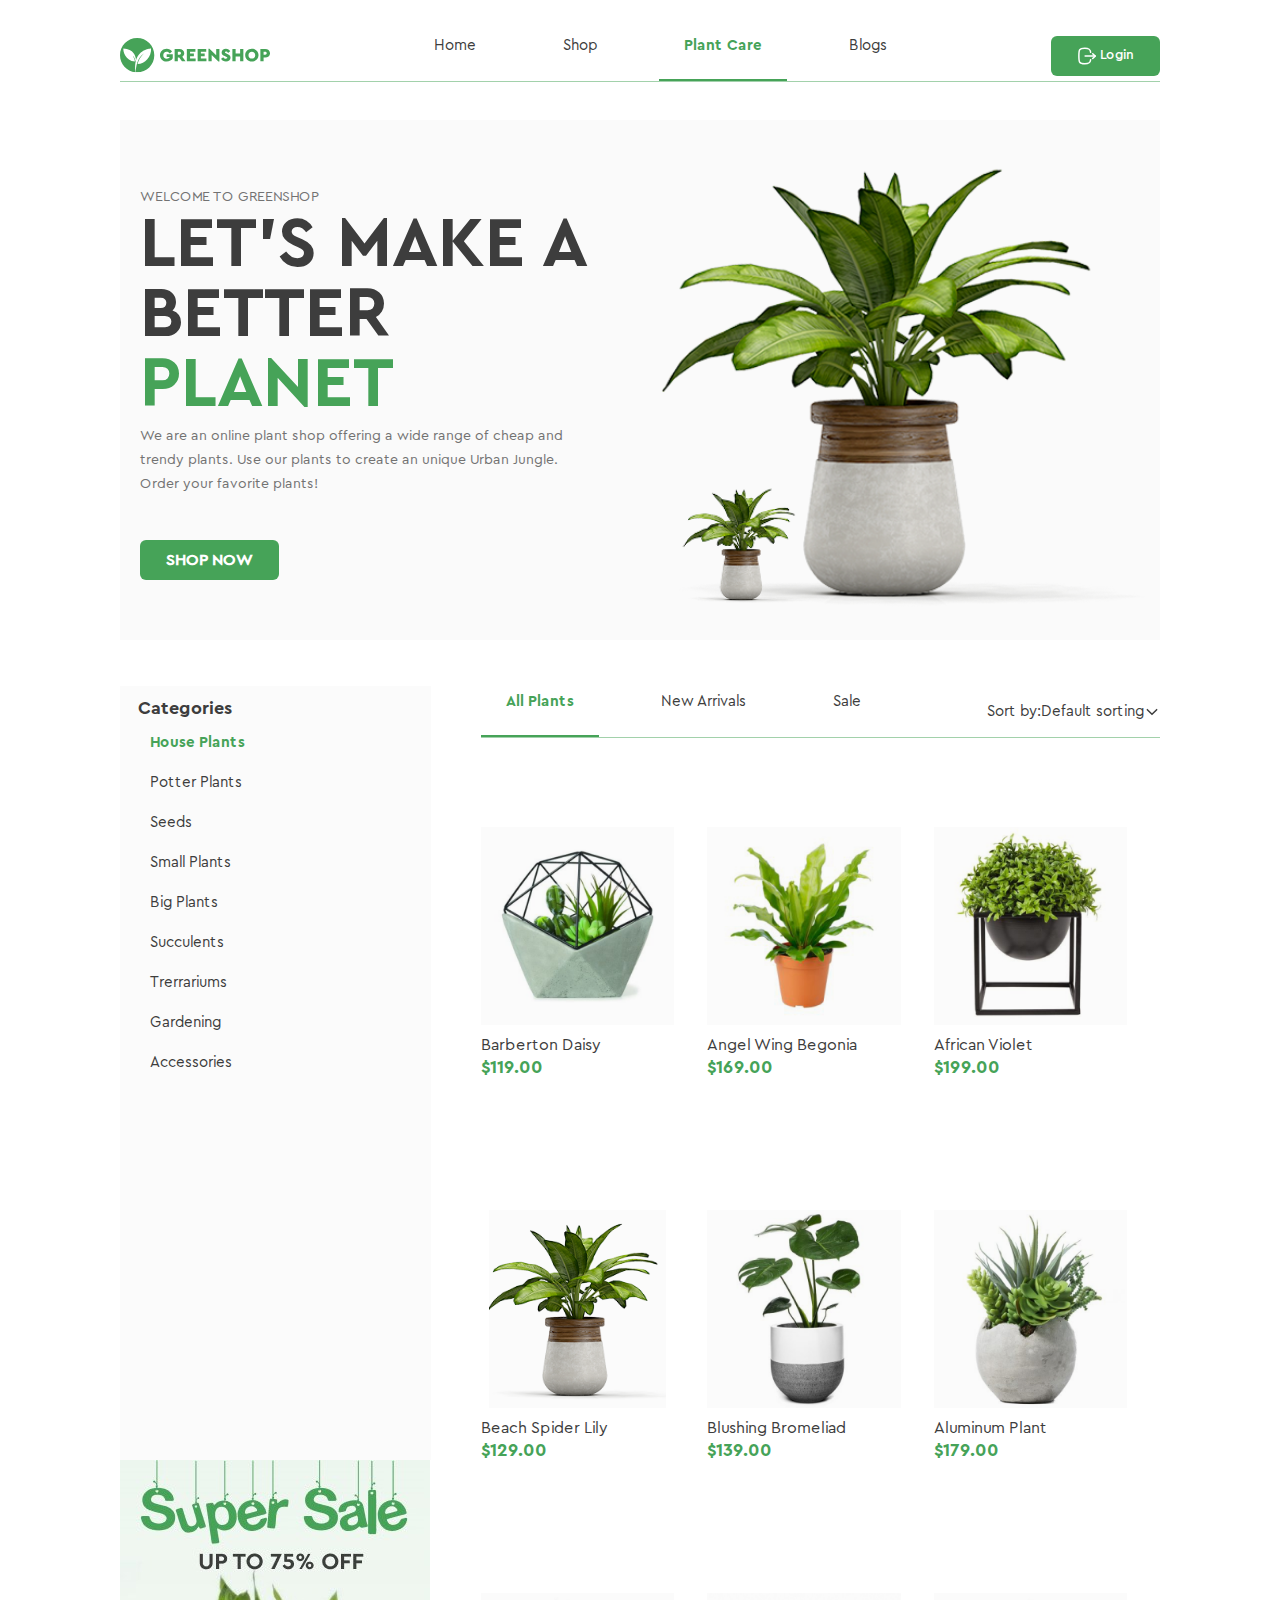
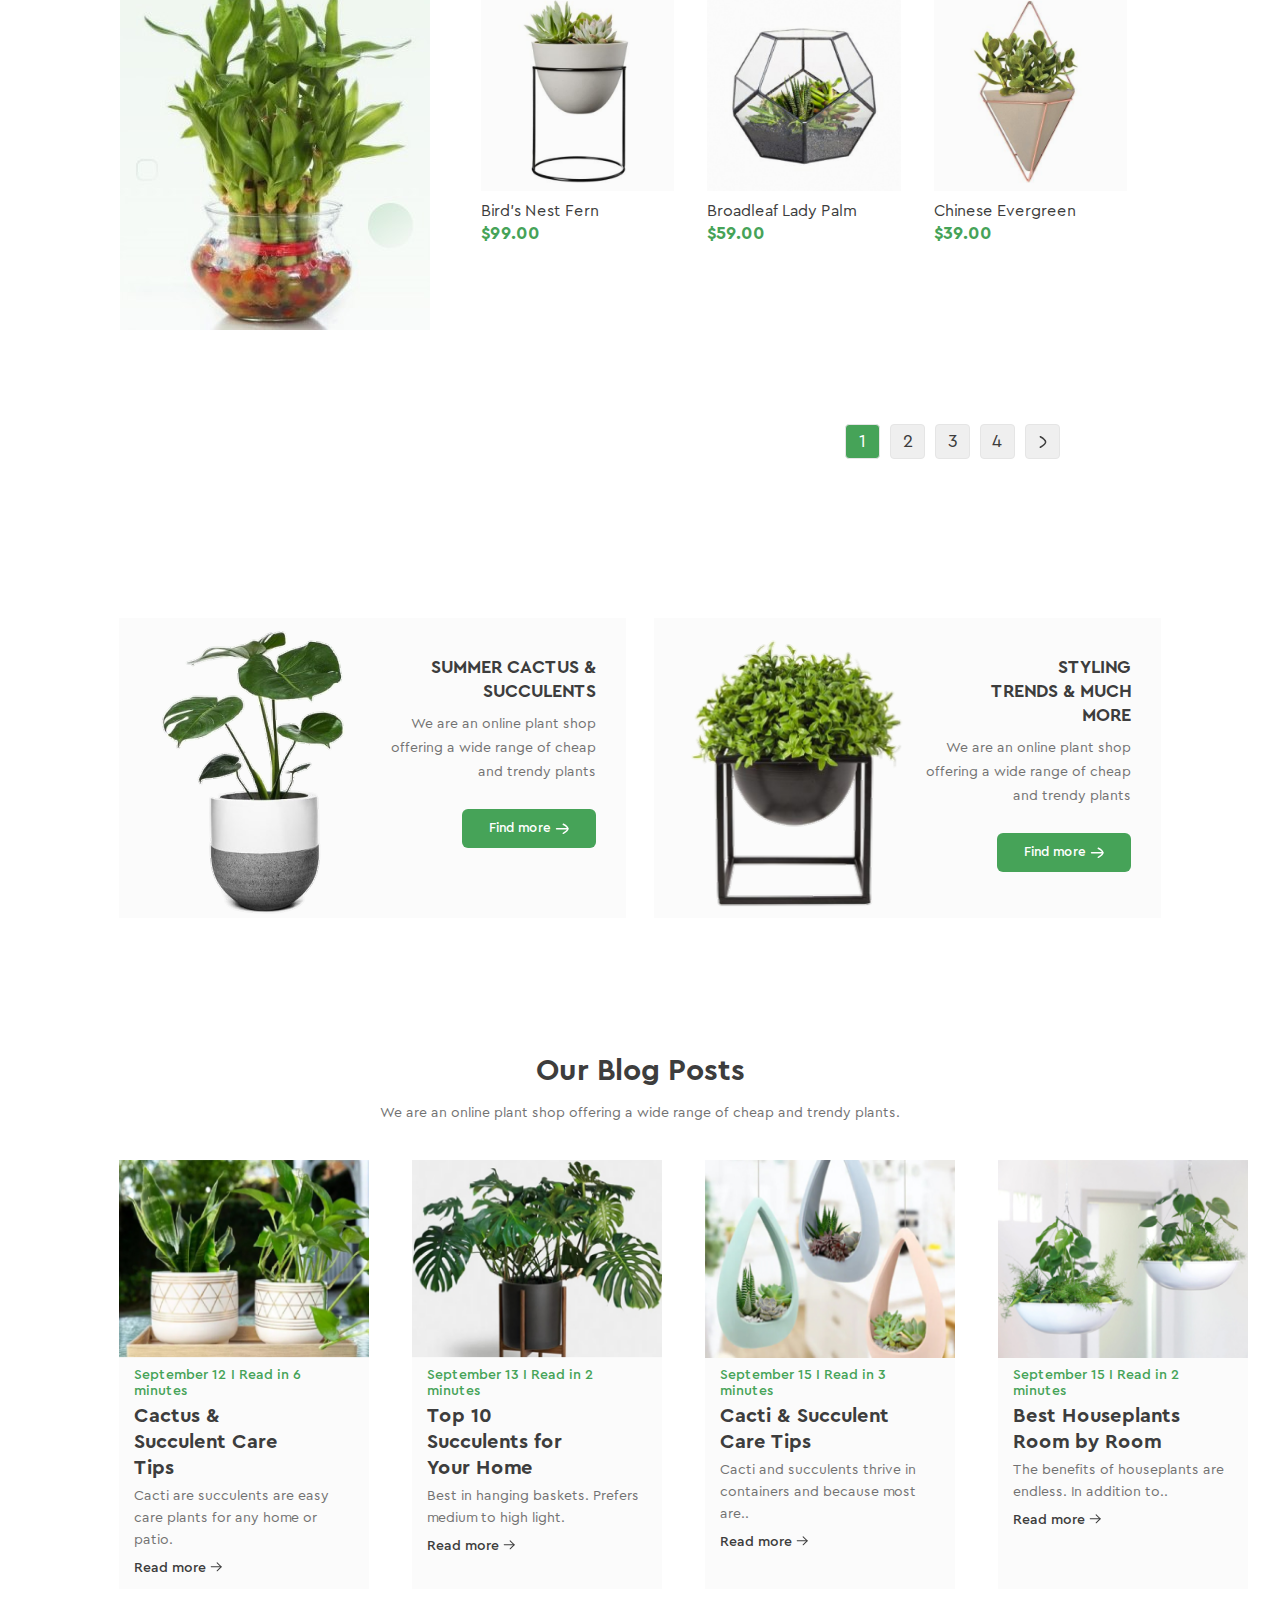
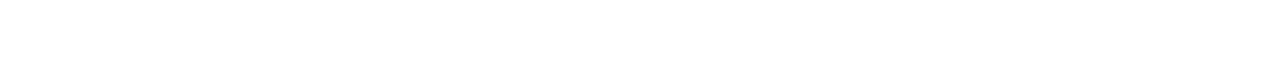
==== index.html @ e85292a8 "first commit" ====
<!DOCTYPE html>
<html lang="en">
<head>
    <meta charset="UTF-8">
    <meta name="viewport" content="width=device-width, initial-scale=1.0">
    <title>Document</title>
    <link rel="stylesheet" href="./style/style.css">
</head>
<body>
    <header class="header-top">
        <div class="header">
            <svg xmlns="http://www.w3.org/2000/svg" width="150" height="35" viewBox="0 0 150 35" fill="none">
                <g clip-path="url(#clip0_1_1069)">
                  <path d="M17.15 0C7.67748 0 0 7.67746 0 17.15C0 26.0201 6.73548 33.3175 15.3711 34.207C14.8496 29.9134 15.0436 26.4001 15.7067 23.5135C15.3347 21.7225 14.4898 19.0703 12.5734 17.1864C12.5734 17.1864 13.8348 19.0784 14.5181 21.6214C14.5181 21.6255 14.5221 21.6295 14.5221 21.6335C14.5949 21.9044 14.6596 22.1793 14.7162 22.4623C14.7283 22.527 14.7404 22.5917 14.7526 22.6604C14.8051 22.9515 14.8536 23.2426 14.886 23.5418C5.19513 22.3532 3.12921 13.6569 3.35561 10.3781C13.665 10.9482 15.7754 17.8292 16.0827 22.0985C19.4585 11.0412 30.1843 10.4024 31.0697 10.3781C31.4538 18.8763 25.1509 25.5026 17.6149 26.0807C17.6635 25.8503 17.7201 25.6198 17.7767 25.3934C17.7928 25.3247 17.813 25.26 17.8333 25.1913C17.8777 25.0296 17.9222 24.8679 17.9748 24.7061C17.995 24.6374 18.0192 24.5646 18.0394 24.4959C18.096 24.318 18.1567 24.1442 18.2173 23.9663C18.2335 23.9259 18.2456 23.8854 18.2618 23.845C18.3386 23.6348 18.4195 23.4326 18.5003 23.2305C18.5084 23.2143 18.5125 23.1941 18.5205 23.1779C18.5205 23.1779 18.5205 23.1779 18.5246 23.1779C20.4571 18.5043 24.0229 15.4439 24.0229 15.4439C17.0247 19.4868 15.8441 29.9983 15.6582 34.2231C16.1514 34.2676 16.6446 34.2999 17.15 34.2999C26.6225 34.2999 34.3 26.6225 34.3 17.15C34.3 7.67746 26.6225 0 17.15 0Z" fill="#46A358"/>
                  <path d="M46.7037 10.7454C48.9718 10.7454 50.8235 11.7197 52.0242 13.4986L49.7764 15.4109C48.9718 14.287 47.9975 13.7048 46.6471 13.7048C44.5691 13.7048 43.2753 15.0713 43.2753 17.1534C43.2753 19.2719 44.6418 20.695 46.8372 20.695C48.0177 20.695 48.9556 20.2826 49.554 19.5912V19.0091H46.6673V16.2356H52.7762V20.133C52.194 21.1639 51.3693 21.9887 50.3019 22.6234C49.2346 23.242 48.0339 23.5614 46.7037 23.5614C42.9923 23.618 39.9237 20.7313 39.9763 17.1534C39.9197 13.5956 42.9923 10.6888 46.7037 10.7454Z" fill="#46A358"/>
                  <path d="M61.9576 23.3316L59.168 19.4908H57.8379V23.3316H54.6157V10.9684H59.4672C62.2204 10.9684 64.2459 12.6543 64.2459 15.2215C64.2459 16.7376 63.5141 17.995 62.2972 18.7429L65.5558 23.3316H61.9576ZM57.8338 16.681H59.4833C60.3809 16.681 60.963 16.0988 60.963 15.2215C60.963 14.3442 60.3809 13.7782 59.4833 13.7782H57.8338V16.681Z" fill="#46A358"/>
                  <path d="M66.8333 10.9684H75.4124V13.8712H70.0555V15.5773H73.876V18.2739H70.0555V20.4288H75.6388V23.3316H66.8333V10.9684Z" fill="#46A358"/>
                  <path d="M77.6441 10.9684H86.2231V13.8712H80.8663V15.5773H84.6868V18.2739H80.8663V20.4288H86.4495V23.3316H77.6441V10.9684Z" fill="#46A358"/>
                  <path d="M99.4192 10.9683V23.5579H98.3882L91.681 17.057V23.3315H88.4588V10.7419H89.4897L96.197 17.1499V10.9683H99.4192Z" fill="#46A358"/>
                  <path d="M103.264 19.135C103.996 20.1094 104.764 20.7279 106.017 20.7279C106.862 20.7279 107.291 20.4288 107.291 19.8264C107.291 19.2846 107.008 19.1148 106.033 18.6822L104.76 18.1203C102.718 17.2187 101.631 16.0584 101.631 14.3927C101.631 12.2014 103.43 10.7379 105.957 10.7379C107.998 10.7379 109.442 11.7123 110.19 13.2283L108.035 14.8778C107.436 13.9803 106.874 13.5679 105.993 13.5679C105.318 13.5679 104.889 13.8307 104.889 14.3563C104.889 14.8051 105.152 15.0517 105.957 15.367L107.38 15.9654C109.535 16.867 110.545 17.9505 110.545 19.6929C110.545 22.0904 108.576 23.5539 106.009 23.5539C103.782 23.5539 101.982 22.4866 101.081 20.7805L103.264 19.135Z" fill="#46A358"/>
                  <path d="M112.393 10.9684H115.615V15.4843H120.131V10.9684H123.353V23.3316H120.131V18.3871H115.615V23.3316H112.393V10.9684Z" fill="#46A358"/>
                  <path d="M131.843 10.7419C135.441 10.6651 138.607 13.6084 138.53 17.1499C138.603 20.7279 135.441 23.6145 131.843 23.5579C128.229 23.6145 125.116 20.7279 125.193 17.1499C125.116 13.6084 128.229 10.6692 131.843 10.7419ZM131.859 13.7014C129.874 13.7014 128.488 15.1083 128.488 17.1499C128.488 18.1809 128.807 19.0218 129.426 19.6606C130.044 20.2791 130.869 20.5985 131.859 20.5985C133.772 20.5985 135.231 19.2118 135.231 17.1499C135.235 15.1083 133.772 13.7014 131.859 13.7014Z" fill="#46A358"/>
                  <path d="M140.374 10.9684H145.226C147.979 10.9684 150.004 12.6543 150.004 15.2215C150.004 17.7524 147.926 19.4908 145.226 19.4908H143.596V23.3316H140.374V10.9684ZM145.242 16.681C146.139 16.681 146.721 16.0988 146.721 15.2215C146.721 14.3442 146.139 13.7782 145.242 13.7782H143.592V16.681H145.242Z" fill="#46A358"/>
                </g>
                <defs>
                  <clipPath id="clip0_1_1069">
                    <rect width="150" height="34.2999" fill="white"/>
                  </clipPath>
                </defs>
              </svg>
              <nav class="list">
                <li class="list-item">Home</li>
                <li class="list-item">Shop</li>
                <li class="list-item active">Plant Care
                  <ul class="sub-list">
                  <li class="sub-list-item">
                    <a href="#">Drainage</a>
                  </li>
                  <li class="sub-list-item">
                    <a href="#">Fungicides</a>
                  </li>
                  <li class="sub-list-item">
                    <a href="#">Fertilizer</a>
                  </li>
                  <li class="sub-list-item-active">
                    <a href="#">Priming 
                      <svg xmlns="http://www.w3.org/2000/svg" width="7" height="10" viewBox="0 0 7 10" fill="none">
                      <path d="M6.79141 9.05421C7.02467 9.26992 7.02548 9.6204 6.79322 9.83704C6.58208 10.034 6.251 10.0525 6.01729 9.89219L5.95032 9.83873L1.14237 5.39264C0.929677 5.19596 0.910329 4.88737 1.08433 4.67032L1.14233 4.60816L5.95028 0.161336C6.18353 -0.0543896 6.56091 -0.0536639 6.79319 0.162956C7.00435 0.359884 7.0229 0.667444 6.84929 0.883814L6.79144 0.945788L2.40784 5.00061L6.79141 9.05421Z" fill="white"/>
                      </svg>
                    </a>
                    <ul class="sub-list">
                      <li class="sub-list-item">
                        <a href="#">Universal</a>
                      </li>
                      <li class="sub-list-item">
                        <a href="#">For Ficus</a>
                      </li>
                      <li class="sub-list-item">
                        <a href="#">For Cacti</a>
                      </li>
                      <li class="sub-list-item">
                        <a href="#">For Citrus</a>
                      </li>
                      <li class="sub-list-item">
                        <a href="#">For those in bloom</a>
                      </li>
                      <li class="sub-list-item">
                        <a href="#">For Orchids</a>
                      </li>
                    </ul>
                  </li>
                </ul>

                <li class="list-item">Blogs</li>
              </nav>
              <a href="registration.html">          
              <button class="cta">
                <svg xmlns="http://www.w3.org/2000/svg" width="18" height="18" viewBox="0 0 18 18" fill="none">
                    <path d="M17.1601 9.1006H7.12598" stroke="white" stroke-width="1.5" stroke-linecap="round" stroke-linejoin="round"/>
                    <path d="M14.7212 6.67059L17.1612 9.10059L14.7212 11.5306" stroke="white" stroke-width="1.5" stroke-linecap="round" stroke-linejoin="round"/>
                    <path d="M12.6342 5.35826C12.3592 2.37493 11.2425 1.2916 6.80082 1.2916C0.883322 1.2916 0.883322 3.2166 0.883322 8.99993C0.883322 14.7833 0.883322 16.7083 6.80082 16.7083C11.2425 16.7083 12.3592 15.6249 12.6342 12.6416" stroke="white" stroke-width="1.5" stroke-linecap="round" stroke-linejoin="round"/>
                </svg>
                  Login
                </button>
             </a>
        </div>
    </header>
        <section class="container1">
            <div class="left">
            <p class="text-left">WELCOME TO GREENSHOP</p>
            <h1>LET'S MAKE A BETTER <span>PLANET</span></h1>
            <p class="text-left">We are an online plant shop offering a wide range of cheap and trendy plants. Use our plants to create an unique Urban Jungle. Order your favorite plants!</p>
            
            <button class="btn">
                  Shop now
              </button>
            </div>

            <div class="right" style="width: 587px; background: url('images/background.png') no-repeat center/contain;">
            </div>
        </section>
        <section class="gallery">
          <div class="container2">
            <div>
                <section class="menu">
                    <h2>Categories</h2>
                    <ul class="menu-list">
                        <li class="menu-item active-item">House Plants</li>
                        <li class="menu-item">Potter Plants</li>
                        <li class="menu-item">Seeds</li>
                        <li class="menu-item">Small Plants</li>
                        <li class="menu-item">Big Plants</li>
                        <li class="menu-item">Succulents</li>
                        <li class="menu-item">Trerrariums</li>
                        <li class="menu-item">Gardening</li>
                        <li class="menu-item">Accessories</li>
                    </ul>
                </section>
                <div class="sale">
                        <img src="./images/image11.jpg" class="background" alt="sale">
                </div>
            </div>
            <div class="content-wrapper">
                <header class="header">
                    <nav class="list">
                        <list class="list-item active">All Plants</list>
                        <list class="list-item">New Arrivals</list>
                        <list class="list-item">Sale</list>
                    </nav>
                    <li class="icon-item">Sort by:Default sorting <img src="./images/ArrowDown.svg" alt="icon">
                </header>
                <section class="Plants">
                    <div class="flex-item">
                        <div class="icon2">
                            <img src="./images/Rectangle10.svg" alt="icon3">
                        </div>
                        <div class="wrapper">
                            
                        <img src="./images/image1.png" class="image" alt="plant 1">
                        
                        </div>
                        <p class="normal-text">Barberton Daisy</p>
                        <span class="font2">$119.00</span>
                        <div class="icon3">
                            <svg xmlns="http://www.w3.org/2000/svg" width="20" height="20" viewBox="0 0 20 20" fill="none">
                                <g clip-path="url(#clip0_2_1949)">
                                  <path d="M14.294 16.8745H8.24077C5.65655 16.8745 3.55412 14.7721 3.55412 12.1879V7.38405C3.55412 4.98175 2.35676 2.75813 0.351225 1.4358C-0.00894369 1.19834 -0.108379 0.713895 0.129078 0.353726C0.366535 -0.00648163 0.850939 -0.105956 1.21119 0.131579C2.35606 0.886442 3.28487 1.88204 3.94905 3.02832C4.09258 3.18911 5.24995 4.41584 7.14726 4.41584H16.142C18.596 4.36995 20.5168 6.83267 19.8752 9.20138L18.8397 13.3284C18.3159 15.4163 16.4466 16.8745 14.294 16.8745ZM4.91926 5.53677C5.04912 6.1367 5.11634 6.7553 5.11634 7.38405V12.1879C5.11634 13.9107 6.51796 15.3123 8.24077 15.3123H14.294C15.7291 15.3123 16.9752 14.3401 17.3245 12.9482L18.3599 8.82121C18.7412 7.41373 17.5997 5.95084 16.142 5.97806H7.14722C6.28913 5.97806 5.54224 5.79305 4.91926 5.53677ZM7.85021 19.0226C7.85021 18.4833 7.41307 18.0462 6.87383 18.0462C5.57828 18.0978 5.57942 19.9479 6.87383 19.999C7.41307 19.999 7.85021 19.5618 7.85021 19.0226ZM15.6222 19.0226C15.6222 18.4833 15.1851 18.0462 14.6459 18.0462C13.3503 18.0978 13.3514 19.9479 14.6459 19.999C15.1851 19.999 15.6222 19.5618 15.6222 19.0226ZM16.9231 8.32138C16.9231 7.88998 16.5734 7.54027 16.142 7.54027H7.45966C6.42329 7.58152 6.42407 9.0616 7.45966 9.10249H16.142C16.5734 9.10249 16.9231 8.75279 16.9231 8.32138Z" fill="#46A358"/>
                                </g>
                                <defs>
                                  <clipPath id="clip0_2_1949">
                                    <rect width="20" height="20" fill="white"/>
                                  </clipPath>
                                </defs>
                              </svg>
                              <svg xmlns="http://www.w3.org/2000/svg" width="20" height="20" viewBox="0 0 20 20" fill="none">
                                <path d="M10 18.8873C9.71527 18.8873 9.44077 18.7842 9.22684 18.5968C8.41888 17.8903 7.63992 17.2264 6.95267 16.6408L6.94916 16.6377C4.93423 14.9207 3.19427 13.4378 1.98364 11.9771C0.630341 10.3441 0 8.79578 0 7.10434C0 5.46097 0.563507 3.94485 1.58661 2.83508C2.62192 1.71219 4.04251 1.09375 5.58716 1.09375C6.74164 1.09375 7.79892 1.45874 8.72955 2.1785C9.19922 2.54181 9.62494 2.98645 10 3.5051C10.3752 2.98645 10.8008 2.54181 11.2706 2.1785C12.2012 1.45874 13.2585 1.09375 14.413 1.09375C15.9575 1.09375 17.3782 1.71219 18.4135 2.83508C19.4366 3.94485 20 5.46097 20 7.10434C20 8.79578 19.3698 10.3441 18.0165 11.9769C16.8059 13.4378 15.0661 14.9205 13.0515 16.6374C12.363 17.224 11.5828 17.8889 10.773 18.5971C10.5592 18.7842 10.2846 18.8873 10 18.8873ZM5.58716 2.26532C4.37363 2.26532 3.25882 2.74963 2.44781 3.62915C1.62476 4.52194 1.17142 5.75607 1.17142 7.10434C1.17142 8.52692 1.70013 9.79919 2.88559 11.2296C4.03137 12.6122 5.73563 14.0645 7.70889 15.7462L7.71255 15.7492C8.4024 16.3371 9.18442 17.0036 9.99832 17.7153C10.8171 17.0023 11.6003 16.3347 12.2916 15.7458C14.2647 14.0642 15.9688 12.6122 17.1146 11.2296C18.2999 9.79919 18.8286 8.52692 18.8286 7.10434C18.8286 5.75607 18.3752 4.52194 17.5522 3.62915C16.7413 2.74963 15.6264 2.26532 14.413 2.26532C13.524 2.26532 12.7078 2.54791 11.9872 3.10516C11.3449 3.60199 10.8975 4.23004 10.6352 4.66949C10.5003 4.89548 10.2629 5.03036 10 5.03036C9.73709 5.03036 9.49966 4.89548 9.36478 4.66949C9.10263 4.23004 8.65524 3.60199 8.01285 3.10516C7.29218 2.54791 6.47598 2.26532 5.58716 2.26532Z" fill="#3D3D3D"/>
                              </svg>
                              <svg xmlns="http://www.w3.org/2000/svg" width="20" height="20" viewBox="0 0 20 20" fill="none">
                                <g clip-path="url(#clip0_2_1953)">
                                  <path d="M14.5656 16.0023C10.5704 19.1859 4.98549 18.3049 2.02729 14.6536C-0.827886 11.1285 -0.64932 6.04314 2.44811 2.82458C5.64856 -0.50074 10.6802 -0.944658 14.3277 1.78316C15.6345 2.76027 16.6104 4.00337 17.246 5.50807C17.8853 7.02151 18.0795 8.59614 17.8578 10.2201C17.6368 11.8365 16.9918 13.2769 15.9423 14.6212C16.0272 14.6767 16.1178 14.7167 16.1827 14.7816C17.3365 15.9305 18.4859 17.0836 19.6397 18.2325C19.9132 18.5047 20.0493 18.8218 19.9682 19.204C19.8071 19.9644 18.9018 20.2579 18.3211 19.7359C18.0489 19.4918 17.7985 19.2227 17.54 18.9642C16.5923 18.0171 15.6451 17.0693 14.6973 16.1221C14.658 16.0847 14.6168 16.0497 14.5656 16.0023ZM15.9529 8.98636C15.9629 5.12659 12.8468 2.00605 8.97825 2.00043C5.12035 1.99481 2.00669 5.09037 1.98983 8.94765C1.97297 12.8168 5.08289 15.9461 8.96326 15.9642C12.8055 15.9823 15.9429 12.8499 15.9529 8.98636Z" fill="#3D3D3D"/>
                                </g>
                                <defs>
                                  <clipPath id="clip0_2_1953">
                                    <rect width="19.9913" height="20" fill="white"/>
                                  </clipPath>
                                </defs>
                              </svg>
                            </div>
                    </div>
                    
                    <div class="flex-item"> 
                        <div class="icon2">
                            <img src="./images/Rectangle10.svg" alt="icon3">
                        </div>
                        <div class="wrapper">
                            <img src="./images/image2.png" class="image" alt="plant 2">
                        </div>
                        <p class="normal-text">Angel Wing Begonia</p>
                    <span class="font2">$169.00</span>
                    <div class="icon3">
                        <svg xmlns="http://www.w3.org/2000/svg" width="20" height="20" viewBox="0 0 20 20" fill="none">
                            <g clip-path="url(#clip0_2_1949)">
                              <path d="M14.294 16.8745H8.24077C5.65655 16.8745 3.55412 14.7721 3.55412 12.1879V7.38405C3.55412 4.98175 2.35676 2.75813 0.351225 1.4358C-0.00894369 1.19834 -0.108379 0.713895 0.129078 0.353726C0.366535 -0.00648163 0.850939 -0.105956 1.21119 0.131579C2.35606 0.886442 3.28487 1.88204 3.94905 3.02832C4.09258 3.18911 5.24995 4.41584 7.14726 4.41584H16.142C18.596 4.36995 20.5168 6.83267 19.8752 9.20138L18.8397 13.3284C18.3159 15.4163 16.4466 16.8745 14.294 16.8745ZM4.91926 5.53677C5.04912 6.1367 5.11634 6.7553 5.11634 7.38405V12.1879C5.11634 13.9107 6.51796 15.3123 8.24077 15.3123H14.294C15.7291 15.3123 16.9752 14.3401 17.3245 12.9482L18.3599 8.82121C18.7412 7.41373 17.5997 5.95084 16.142 5.97806H7.14722C6.28913 5.97806 5.54224 5.79305 4.91926 5.53677ZM7.85021 19.0226C7.85021 18.4833 7.41307 18.0462 6.87383 18.0462C5.57828 18.0978 5.57942 19.9479 6.87383 19.999C7.41307 19.999 7.85021 19.5618 7.85021 19.0226ZM15.6222 19.0226C15.6222 18.4833 15.1851 18.0462 14.6459 18.0462C13.3503 18.0978 13.3514 19.9479 14.6459 19.999C15.1851 19.999 15.6222 19.5618 15.6222 19.0226ZM16.9231 8.32138C16.9231 7.88998 16.5734 7.54027 16.142 7.54027H7.45966C6.42329 7.58152 6.42407 9.0616 7.45966 9.10249H16.142C16.5734 9.10249 16.9231 8.75279 16.9231 8.32138Z" fill="#46A358"/>
                            </g>
                            <defs>
                              <clipPath id="clip0_2_1949">
                                <rect width="20" height="20" fill="white"/>
                              </clipPath>
                            </defs>
                          </svg>
                          <svg xmlns="http://www.w3.org/2000/svg" width="20" height="20" viewBox="0 0 20 20" fill="none">
                            <path d="M10 18.8873C9.71527 18.8873 9.44077 18.7842 9.22684 18.5968C8.41888 17.8903 7.63992 17.2264 6.95267 16.6408L6.94916 16.6377C4.93423 14.9207 3.19427 13.4378 1.98364 11.9771C0.630341 10.3441 0 8.79578 0 7.10434C0 5.46097 0.563507 3.94485 1.58661 2.83508C2.62192 1.71219 4.04251 1.09375 5.58716 1.09375C6.74164 1.09375 7.79892 1.45874 8.72955 2.1785C9.19922 2.54181 9.62494 2.98645 10 3.5051C10.3752 2.98645 10.8008 2.54181 11.2706 2.1785C12.2012 1.45874 13.2585 1.09375 14.413 1.09375C15.9575 1.09375 17.3782 1.71219 18.4135 2.83508C19.4366 3.94485 20 5.46097 20 7.10434C20 8.79578 19.3698 10.3441 18.0165 11.9769C16.8059 13.4378 15.0661 14.9205 13.0515 16.6374C12.363 17.224 11.5828 17.8889 10.773 18.5971C10.5592 18.7842 10.2846 18.8873 10 18.8873ZM5.58716 2.26532C4.37363 2.26532 3.25882 2.74963 2.44781 3.62915C1.62476 4.52194 1.17142 5.75607 1.17142 7.10434C1.17142 8.52692 1.70013 9.79919 2.88559 11.2296C4.03137 12.6122 5.73563 14.0645 7.70889 15.7462L7.71255 15.7492C8.4024 16.3371 9.18442 17.0036 9.99832 17.7153C10.8171 17.0023 11.6003 16.3347 12.2916 15.7458C14.2647 14.0642 15.9688 12.6122 17.1146 11.2296C18.2999 9.79919 18.8286 8.52692 18.8286 7.10434C18.8286 5.75607 18.3752 4.52194 17.5522 3.62915C16.7413 2.74963 15.6264 2.26532 14.413 2.26532C13.524 2.26532 12.7078 2.54791 11.9872 3.10516C11.3449 3.60199 10.8975 4.23004 10.6352 4.66949C10.5003 4.89548 10.2629 5.03036 10 5.03036C9.73709 5.03036 9.49966 4.89548 9.36478 4.66949C9.10263 4.23004 8.65524 3.60199 8.01285 3.10516C7.29218 2.54791 6.47598 2.26532 5.58716 2.26532Z" fill="#3D3D3D"/>
                          </svg>
                          <svg xmlns="http://www.w3.org/2000/svg" width="20" height="20" viewBox="0 0 20 20" fill="none">
                            <g clip-path="url(#clip0_2_1953)">
                              <path d="M14.5656 16.0023C10.5704 19.1859 4.98549 18.3049 2.02729 14.6536C-0.827886 11.1285 -0.64932 6.04314 2.44811 2.82458C5.64856 -0.50074 10.6802 -0.944658 14.3277 1.78316C15.6345 2.76027 16.6104 4.00337 17.246 5.50807C17.8853 7.02151 18.0795 8.59614 17.8578 10.2201C17.6368 11.8365 16.9918 13.2769 15.9423 14.6212C16.0272 14.6767 16.1178 14.7167 16.1827 14.7816C17.3365 15.9305 18.4859 17.0836 19.6397 18.2325C19.9132 18.5047 20.0493 18.8218 19.9682 19.204C19.8071 19.9644 18.9018 20.2579 18.3211 19.7359C18.0489 19.4918 17.7985 19.2227 17.54 18.9642C16.5923 18.0171 15.6451 17.0693 14.6973 16.1221C14.658 16.0847 14.6168 16.0497 14.5656 16.0023ZM15.9529 8.98636C15.9629 5.12659 12.8468 2.00605 8.97825 2.00043C5.12035 1.99481 2.00669 5.09037 1.98983 8.94765C1.97297 12.8168 5.08289 15.9461 8.96326 15.9642C12.8055 15.9823 15.9429 12.8499 15.9529 8.98636Z" fill="#3D3D3D"/>
                            </g>
                            <defs>
                              <clipPath id="clip0_2_1953">
                                <rect width="19.9913" height="20" fill="white"/>
                              </clipPath>
                            </defs>
                          </svg>
                        </div>
                    </div>
                    
                    <div class="flex-item"> 
                        <div class="icon2">
                            <img src="./images/Rectangle10.svg" alt="icon3">
                        </div>
                        <button class="discount">13% OFF</button>
                        <div class="wrapper">
                        <img src="./images/image3.png" class="image" alt="plant 3">
                        </div>
                        <p class="normal-text">African Violet</p>
                    <span class="font2">$199.00</span>
                    <span class="font3">$229.00</span>
                    <div class="icon3">
                        <svg xmlns="http://www.w3.org/2000/svg" width="20" height="20" viewBox="0 0 20 20" fill="none">
                            <g clip-path="url(#clip0_2_1949)">
                              <path d="M14.294 16.8745H8.24077C5.65655 16.8745 3.55412 14.7721 3.55412 12.1879V7.38405C3.55412 4.98175 2.35676 2.75813 0.351225 1.4358C-0.00894369 1.19834 -0.108379 0.713895 0.129078 0.353726C0.366535 -0.00648163 0.850939 -0.105956 1.21119 0.131579C2.35606 0.886442 3.28487 1.88204 3.94905 3.02832C4.09258 3.18911 5.24995 4.41584 7.14726 4.41584H16.142C18.596 4.36995 20.5168 6.83267 19.8752 9.20138L18.8397 13.3284C18.3159 15.4163 16.4466 16.8745 14.294 16.8745ZM4.91926 5.53677C5.04912 6.1367 5.11634 6.7553 5.11634 7.38405V12.1879C5.11634 13.9107 6.51796 15.3123 8.24077 15.3123H14.294C15.7291 15.3123 16.9752 14.3401 17.3245 12.9482L18.3599 8.82121C18.7412 7.41373 17.5997 5.95084 16.142 5.97806H7.14722C6.28913 5.97806 5.54224 5.79305 4.91926 5.53677ZM7.85021 19.0226C7.85021 18.4833 7.41307 18.0462 6.87383 18.0462C5.57828 18.0978 5.57942 19.9479 6.87383 19.999C7.41307 19.999 7.85021 19.5618 7.85021 19.0226ZM15.6222 19.0226C15.6222 18.4833 15.1851 18.0462 14.6459 18.0462C13.3503 18.0978 13.3514 19.9479 14.6459 19.999C15.1851 19.999 15.6222 19.5618 15.6222 19.0226ZM16.9231 8.32138C16.9231 7.88998 16.5734 7.54027 16.142 7.54027H7.45966C6.42329 7.58152 6.42407 9.0616 7.45966 9.10249H16.142C16.5734 9.10249 16.9231 8.75279 16.9231 8.32138Z" fill="#46A358"/>
                            </g>
                            <defs>
                              <clipPath id="clip0_2_1949">
                                <rect width="20" height="20" fill="white"/>
                              </clipPath>
                            </defs>
                          </svg>
                          <svg xmlns="http://www.w3.org/2000/svg" width="20" height="20" viewBox="0 0 20 20" fill="none">
                            <path d="M10 18.8873C9.71527 18.8873 9.44077 18.7842 9.22684 18.5968C8.41888 17.8903 7.63992 17.2264 6.95267 16.6408L6.94916 16.6377C4.93423 14.9207 3.19427 13.4378 1.98364 11.9771C0.630341 10.3441 0 8.79578 0 7.10434C0 5.46097 0.563507 3.94485 1.58661 2.83508C2.62192 1.71219 4.04251 1.09375 5.58716 1.09375C6.74164 1.09375 7.79892 1.45874 8.72955 2.1785C9.19922 2.54181 9.62494 2.98645 10 3.5051C10.3752 2.98645 10.8008 2.54181 11.2706 2.1785C12.2012 1.45874 13.2585 1.09375 14.413 1.09375C15.9575 1.09375 17.3782 1.71219 18.4135 2.83508C19.4366 3.94485 20 5.46097 20 7.10434C20 8.79578 19.3698 10.3441 18.0165 11.9769C16.8059 13.4378 15.0661 14.9205 13.0515 16.6374C12.363 17.224 11.5828 17.8889 10.773 18.5971C10.5592 18.7842 10.2846 18.8873 10 18.8873ZM5.58716 2.26532C4.37363 2.26532 3.25882 2.74963 2.44781 3.62915C1.62476 4.52194 1.17142 5.75607 1.17142 7.10434C1.17142 8.52692 1.70013 9.79919 2.88559 11.2296C4.03137 12.6122 5.73563 14.0645 7.70889 15.7462L7.71255 15.7492C8.4024 16.3371 9.18442 17.0036 9.99832 17.7153C10.8171 17.0023 11.6003 16.3347 12.2916 15.7458C14.2647 14.0642 15.9688 12.6122 17.1146 11.2296C18.2999 9.79919 18.8286 8.52692 18.8286 7.10434C18.8286 5.75607 18.3752 4.52194 17.5522 3.62915C16.7413 2.74963 15.6264 2.26532 14.413 2.26532C13.524 2.26532 12.7078 2.54791 11.9872 3.10516C11.3449 3.60199 10.8975 4.23004 10.6352 4.66949C10.5003 4.89548 10.2629 5.03036 10 5.03036C9.73709 5.03036 9.49966 4.89548 9.36478 4.66949C9.10263 4.23004 8.65524 3.60199 8.01285 3.10516C7.29218 2.54791 6.47598 2.26532 5.58716 2.26532Z" fill="#3D3D3D"/>
                          </svg>
                          <svg xmlns="http://www.w3.org/2000/svg" width="20" height="20" viewBox="0 0 20 20" fill="none">
                            <g clip-path="url(#clip0_2_1953)">
                              <path d="M14.5656 16.0023C10.5704 19.1859 4.98549 18.3049 2.02729 14.6536C-0.827886 11.1285 -0.64932 6.04314 2.44811 2.82458C5.64856 -0.50074 10.6802 -0.944658 14.3277 1.78316C15.6345 2.76027 16.6104 4.00337 17.246 5.50807C17.8853 7.02151 18.0795 8.59614 17.8578 10.2201C17.6368 11.8365 16.9918 13.2769 15.9423 14.6212C16.0272 14.6767 16.1178 14.7167 16.1827 14.7816C17.3365 15.9305 18.4859 17.0836 19.6397 18.2325C19.9132 18.5047 20.0493 18.8218 19.9682 19.204C19.8071 19.9644 18.9018 20.2579 18.3211 19.7359C18.0489 19.4918 17.7985 19.2227 17.54 18.9642C16.5923 18.0171 15.6451 17.0693 14.6973 16.1221C14.658 16.0847 14.6168 16.0497 14.5656 16.0023ZM15.9529 8.98636C15.9629 5.12659 12.8468 2.00605 8.97825 2.00043C5.12035 1.99481 2.00669 5.09037 1.98983 8.94765C1.97297 12.8168 5.08289 15.9461 8.96326 15.9642C12.8055 15.9823 15.9429 12.8499 15.9529 8.98636Z" fill="#3D3D3D"/>
                            </g>
                            <defs>
                              <clipPath id="clip0_2_1953">
                                <rect width="19.9913" height="20" fill="white"/>
                              </clipPath>
                            </defs>
                          </svg>
                        </div>
                    </div>
                    
                    <div class="flex-item">
                        <div class="icon2">
                            <img src="./images/Rectangle10.svg" alt="icon3">
                        </div>
                        <div class="wrapper">
                        <img src="./images/image4.png" class="image" alt="plant 4">
                        </div>
                        <p class="normal-text">Beach Spider Lily</p>
                    <span class="font2">$129.00</span>
                    <div class="icon3">
                        <svg xmlns="http://www.w3.org/2000/svg" width="20" height="20" viewBox="0 0 20 20" fill="none">
                            <g clip-path="url(#clip0_2_1949)">
                              <path d="M14.294 16.8745H8.24077C5.65655 16.8745 3.55412 14.7721 3.55412 12.1879V7.38405C3.55412 4.98175 2.35676 2.75813 0.351225 1.4358C-0.00894369 1.19834 -0.108379 0.713895 0.129078 0.353726C0.366535 -0.00648163 0.850939 -0.105956 1.21119 0.131579C2.35606 0.886442 3.28487 1.88204 3.94905 3.02832C4.09258 3.18911 5.24995 4.41584 7.14726 4.41584H16.142C18.596 4.36995 20.5168 6.83267 19.8752 9.20138L18.8397 13.3284C18.3159 15.4163 16.4466 16.8745 14.294 16.8745ZM4.91926 5.53677C5.04912 6.1367 5.11634 6.7553 5.11634 7.38405V12.1879C5.11634 13.9107 6.51796 15.3123 8.24077 15.3123H14.294C15.7291 15.3123 16.9752 14.3401 17.3245 12.9482L18.3599 8.82121C18.7412 7.41373 17.5997 5.95084 16.142 5.97806H7.14722C6.28913 5.97806 5.54224 5.79305 4.91926 5.53677ZM7.85021 19.0226C7.85021 18.4833 7.41307 18.0462 6.87383 18.0462C5.57828 18.0978 5.57942 19.9479 6.87383 19.999C7.41307 19.999 7.85021 19.5618 7.85021 19.0226ZM15.6222 19.0226C15.6222 18.4833 15.1851 18.0462 14.6459 18.0462C13.3503 18.0978 13.3514 19.9479 14.6459 19.999C15.1851 19.999 15.6222 19.5618 15.6222 19.0226ZM16.9231 8.32138C16.9231 7.88998 16.5734 7.54027 16.142 7.54027H7.45966C6.42329 7.58152 6.42407 9.0616 7.45966 9.10249H16.142C16.5734 9.10249 16.9231 8.75279 16.9231 8.32138Z" fill="#46A358"/>
                            </g>
                            <defs>
                              <clipPath id="clip0_2_1949">
                                <rect width="20" height="20" fill="white"/>
                              </clipPath>
                            </defs>
                          </svg>
                          <svg xmlns="http://www.w3.org/2000/svg" width="20" height="20" viewBox="0 0 20 20" fill="none">
                            <path d="M10 18.8873C9.71527 18.8873 9.44077 18.7842 9.22684 18.5968C8.41888 17.8903 7.63992 17.2264 6.95267 16.6408L6.94916 16.6377C4.93423 14.9207 3.19427 13.4378 1.98364 11.9771C0.630341 10.3441 0 8.79578 0 7.10434C0 5.46097 0.563507 3.94485 1.58661 2.83508C2.62192 1.71219 4.04251 1.09375 5.58716 1.09375C6.74164 1.09375 7.79892 1.45874 8.72955 2.1785C9.19922 2.54181 9.62494 2.98645 10 3.5051C10.3752 2.98645 10.8008 2.54181 11.2706 2.1785C12.2012 1.45874 13.2585 1.09375 14.413 1.09375C15.9575 1.09375 17.3782 1.71219 18.4135 2.83508C19.4366 3.94485 20 5.46097 20 7.10434C20 8.79578 19.3698 10.3441 18.0165 11.9769C16.8059 13.4378 15.0661 14.9205 13.0515 16.6374C12.363 17.224 11.5828 17.8889 10.773 18.5971C10.5592 18.7842 10.2846 18.8873 10 18.8873ZM5.58716 2.26532C4.37363 2.26532 3.25882 2.74963 2.44781 3.62915C1.62476 4.52194 1.17142 5.75607 1.17142 7.10434C1.17142 8.52692 1.70013 9.79919 2.88559 11.2296C4.03137 12.6122 5.73563 14.0645 7.70889 15.7462L7.71255 15.7492C8.4024 16.3371 9.18442 17.0036 9.99832 17.7153C10.8171 17.0023 11.6003 16.3347 12.2916 15.7458C14.2647 14.0642 15.9688 12.6122 17.1146 11.2296C18.2999 9.79919 18.8286 8.52692 18.8286 7.10434C18.8286 5.75607 18.3752 4.52194 17.5522 3.62915C16.7413 2.74963 15.6264 2.26532 14.413 2.26532C13.524 2.26532 12.7078 2.54791 11.9872 3.10516C11.3449 3.60199 10.8975 4.23004 10.6352 4.66949C10.5003 4.89548 10.2629 5.03036 10 5.03036C9.73709 5.03036 9.49966 4.89548 9.36478 4.66949C9.10263 4.23004 8.65524 3.60199 8.01285 3.10516C7.29218 2.54791 6.47598 2.26532 5.58716 2.26532Z" fill="#3D3D3D"/>
                          </svg>
                          <svg xmlns="http://www.w3.org/2000/svg" width="20" height="20" viewBox="0 0 20 20" fill="none">
                            <g clip-path="url(#clip0_2_1953)">
                              <path d="M14.5656 16.0023C10.5704 19.1859 4.98549 18.3049 2.02729 14.6536C-0.827886 11.1285 -0.64932 6.04314 2.44811 2.82458C5.64856 -0.50074 10.6802 -0.944658 14.3277 1.78316C15.6345 2.76027 16.6104 4.00337 17.246 5.50807C17.8853 7.02151 18.0795 8.59614 17.8578 10.2201C17.6368 11.8365 16.9918 13.2769 15.9423 14.6212C16.0272 14.6767 16.1178 14.7167 16.1827 14.7816C17.3365 15.9305 18.4859 17.0836 19.6397 18.2325C19.9132 18.5047 20.0493 18.8218 19.9682 19.204C19.8071 19.9644 18.9018 20.2579 18.3211 19.7359C18.0489 19.4918 17.7985 19.2227 17.54 18.9642C16.5923 18.0171 15.6451 17.0693 14.6973 16.1221C14.658 16.0847 14.6168 16.0497 14.5656 16.0023ZM15.9529 8.98636C15.9629 5.12659 12.8468 2.00605 8.97825 2.00043C5.12035 1.99481 2.00669 5.09037 1.98983 8.94765C1.97297 12.8168 5.08289 15.9461 8.96326 15.9642C12.8055 15.9823 15.9429 12.8499 15.9529 8.98636Z" fill="#3D3D3D"/>
                            </g>
                            <defs>
                              <clipPath id="clip0_2_1953">
                                <rect width="19.9913" height="20" fill="white"/>
                              </clipPath>
                            </defs>
                          </svg>
                        </div>
                    </div>
                    
                    <div class="flex-item">
                        <div class="icon2">
                            <img src="./images/Rectangle10.svg" alt="icon3">
                        </div>
                        <div class="wrapper">
                        <img src="./images/image5.png" class="image" alt="plant 5">
                        </div>
                        <p class="normal-text">Blushing Bromeliad</p>
                    <span class="font2">$139.00</span>
                    <div class="icon3">
                        <svg xmlns="http://www.w3.org/2000/svg" width="20" height="20" viewBox="0 0 20 20" fill="none">
                            <g clip-path="url(#clip0_2_1949)">
                              <path d="M14.294 16.8745H8.24077C5.65655 16.8745 3.55412 14.7721 3.55412 12.1879V7.38405C3.55412 4.98175 2.35676 2.75813 0.351225 1.4358C-0.00894369 1.19834 -0.108379 0.713895 0.129078 0.353726C0.366535 -0.00648163 0.850939 -0.105956 1.21119 0.131579C2.35606 0.886442 3.28487 1.88204 3.94905 3.02832C4.09258 3.18911 5.24995 4.41584 7.14726 4.41584H16.142C18.596 4.36995 20.5168 6.83267 19.8752 9.20138L18.8397 13.3284C18.3159 15.4163 16.4466 16.8745 14.294 16.8745ZM4.91926 5.53677C5.04912 6.1367 5.11634 6.7553 5.11634 7.38405V12.1879C5.11634 13.9107 6.51796 15.3123 8.24077 15.3123H14.294C15.7291 15.3123 16.9752 14.3401 17.3245 12.9482L18.3599 8.82121C18.7412 7.41373 17.5997 5.95084 16.142 5.97806H7.14722C6.28913 5.97806 5.54224 5.79305 4.91926 5.53677ZM7.85021 19.0226C7.85021 18.4833 7.41307 18.0462 6.87383 18.0462C5.57828 18.0978 5.57942 19.9479 6.87383 19.999C7.41307 19.999 7.85021 19.5618 7.85021 19.0226ZM15.6222 19.0226C15.6222 18.4833 15.1851 18.0462 14.6459 18.0462C13.3503 18.0978 13.3514 19.9479 14.6459 19.999C15.1851 19.999 15.6222 19.5618 15.6222 19.0226ZM16.9231 8.32138C16.9231 7.88998 16.5734 7.54027 16.142 7.54027H7.45966C6.42329 7.58152 6.42407 9.0616 7.45966 9.10249H16.142C16.5734 9.10249 16.9231 8.75279 16.9231 8.32138Z" fill="#46A358"/>
                            </g>
                            <defs>
                              <clipPath id="clip0_2_1949">
                                <rect width="20" height="20" fill="white"/>
                              </clipPath>
                            </defs>
                          </svg>
                          <svg xmlns="http://www.w3.org/2000/svg" width="20" height="20" viewBox="0 0 20 20" fill="none">
                            <path d="M10 18.8873C9.71527 18.8873 9.44077 18.7842 9.22684 18.5968C8.41888 17.8903 7.63992 17.2264 6.95267 16.6408L6.94916 16.6377C4.93423 14.9207 3.19427 13.4378 1.98364 11.9771C0.630341 10.3441 0 8.79578 0 7.10434C0 5.46097 0.563507 3.94485 1.58661 2.83508C2.62192 1.71219 4.04251 1.09375 5.58716 1.09375C6.74164 1.09375 7.79892 1.45874 8.72955 2.1785C9.19922 2.54181 9.62494 2.98645 10 3.5051C10.3752 2.98645 10.8008 2.54181 11.2706 2.1785C12.2012 1.45874 13.2585 1.09375 14.413 1.09375C15.9575 1.09375 17.3782 1.71219 18.4135 2.83508C19.4366 3.94485 20 5.46097 20 7.10434C20 8.79578 19.3698 10.3441 18.0165 11.9769C16.8059 13.4378 15.0661 14.9205 13.0515 16.6374C12.363 17.224 11.5828 17.8889 10.773 18.5971C10.5592 18.7842 10.2846 18.8873 10 18.8873ZM5.58716 2.26532C4.37363 2.26532 3.25882 2.74963 2.44781 3.62915C1.62476 4.52194 1.17142 5.75607 1.17142 7.10434C1.17142 8.52692 1.70013 9.79919 2.88559 11.2296C4.03137 12.6122 5.73563 14.0645 7.70889 15.7462L7.71255 15.7492C8.4024 16.3371 9.18442 17.0036 9.99832 17.7153C10.8171 17.0023 11.6003 16.3347 12.2916 15.7458C14.2647 14.0642 15.9688 12.6122 17.1146 11.2296C18.2999 9.79919 18.8286 8.52692 18.8286 7.10434C18.8286 5.75607 18.3752 4.52194 17.5522 3.62915C16.7413 2.74963 15.6264 2.26532 14.413 2.26532C13.524 2.26532 12.7078 2.54791 11.9872 3.10516C11.3449 3.60199 10.8975 4.23004 10.6352 4.66949C10.5003 4.89548 10.2629 5.03036 10 5.03036C9.73709 5.03036 9.49966 4.89548 9.36478 4.66949C9.10263 4.23004 8.65524 3.60199 8.01285 3.10516C7.29218 2.54791 6.47598 2.26532 5.58716 2.26532Z" fill="#3D3D3D"/>
                          </svg>
                          <svg xmlns="http://www.w3.org/2000/svg" width="20" height="20" viewBox="0 0 20 20" fill="none">
                            <g clip-path="url(#clip0_2_1953)">
                              <path d="M14.5656 16.0023C10.5704 19.1859 4.98549 18.3049 2.02729 14.6536C-0.827886 11.1285 -0.64932 6.04314 2.44811 2.82458C5.64856 -0.50074 10.6802 -0.944658 14.3277 1.78316C15.6345 2.76027 16.6104 4.00337 17.246 5.50807C17.8853 7.02151 18.0795 8.59614 17.8578 10.2201C17.6368 11.8365 16.9918 13.2769 15.9423 14.6212C16.0272 14.6767 16.1178 14.7167 16.1827 14.7816C17.3365 15.9305 18.4859 17.0836 19.6397 18.2325C19.9132 18.5047 20.0493 18.8218 19.9682 19.204C19.8071 19.9644 18.9018 20.2579 18.3211 19.7359C18.0489 19.4918 17.7985 19.2227 17.54 18.9642C16.5923 18.0171 15.6451 17.0693 14.6973 16.1221C14.658 16.0847 14.6168 16.0497 14.5656 16.0023ZM15.9529 8.98636C15.9629 5.12659 12.8468 2.00605 8.97825 2.00043C5.12035 1.99481 2.00669 5.09037 1.98983 8.94765C1.97297 12.8168 5.08289 15.9461 8.96326 15.9642C12.8055 15.9823 15.9429 12.8499 15.9529 8.98636Z" fill="#3D3D3D"/>
                            </g>
                            <defs>
                              <clipPath id="clip0_2_1953">
                                <rect width="19.9913" height="20" fill="white"/>
                              </clipPath>
                            </defs>
                          </svg>
                        </div>
                    </div>
                    
                    <div class="flex-item">
                        <div class="icon2">
                            <img src="./images/Rectangle10.svg" alt="icon3">
                        </div>
                        <div class="wrapper">
                        <img src="./images/image6.png" class="image" alt="plant 6">
                        </div>
                        <p class="normal-text">Aluminum Plant</p>
                    <span class="font2">$179.00</span>
                    <div class="icon3">
                        <svg xmlns="http://www.w3.org/2000/svg" width="20" height="20" viewBox="0 0 20 20" fill="none">
                            <g clip-path="url(#clip0_2_1949)">
                              <path d="M14.294 16.8745H8.24077C5.65655 16.8745 3.55412 14.7721 3.55412 12.1879V7.38405C3.55412 4.98175 2.35676 2.75813 0.351225 1.4358C-0.00894369 1.19834 -0.108379 0.713895 0.129078 0.353726C0.366535 -0.00648163 0.850939 -0.105956 1.21119 0.131579C2.35606 0.886442 3.28487 1.88204 3.94905 3.02832C4.09258 3.18911 5.24995 4.41584 7.14726 4.41584H16.142C18.596 4.36995 20.5168 6.83267 19.8752 9.20138L18.8397 13.3284C18.3159 15.4163 16.4466 16.8745 14.294 16.8745ZM4.91926 5.53677C5.04912 6.1367 5.11634 6.7553 5.11634 7.38405V12.1879C5.11634 13.9107 6.51796 15.3123 8.24077 15.3123H14.294C15.7291 15.3123 16.9752 14.3401 17.3245 12.9482L18.3599 8.82121C18.7412 7.41373 17.5997 5.95084 16.142 5.97806H7.14722C6.28913 5.97806 5.54224 5.79305 4.91926 5.53677ZM7.85021 19.0226C7.85021 18.4833 7.41307 18.0462 6.87383 18.0462C5.57828 18.0978 5.57942 19.9479 6.87383 19.999C7.41307 19.999 7.85021 19.5618 7.85021 19.0226ZM15.6222 19.0226C15.6222 18.4833 15.1851 18.0462 14.6459 18.0462C13.3503 18.0978 13.3514 19.9479 14.6459 19.999C15.1851 19.999 15.6222 19.5618 15.6222 19.0226ZM16.9231 8.32138C16.9231 7.88998 16.5734 7.54027 16.142 7.54027H7.45966C6.42329 7.58152 6.42407 9.0616 7.45966 9.10249H16.142C16.5734 9.10249 16.9231 8.75279 16.9231 8.32138Z" fill="#46A358"/>
                            </g>
                            <defs>
                              <clipPath id="clip0_2_1949">
                                <rect width="20" height="20" fill="white"/>
                              </clipPath>
                            </defs>
                          </svg>
                          <svg xmlns="http://www.w3.org/2000/svg" width="20" height="20" viewBox="0 0 20 20" fill="none">
                            <path d="M10 18.8873C9.71527 18.8873 9.44077 18.7842 9.22684 18.5968C8.41888 17.8903 7.63992 17.2264 6.95267 16.6408L6.94916 16.6377C4.93423 14.9207 3.19427 13.4378 1.98364 11.9771C0.630341 10.3441 0 8.79578 0 7.10434C0 5.46097 0.563507 3.94485 1.58661 2.83508C2.62192 1.71219 4.04251 1.09375 5.58716 1.09375C6.74164 1.09375 7.79892 1.45874 8.72955 2.1785C9.19922 2.54181 9.62494 2.98645 10 3.5051C10.3752 2.98645 10.8008 2.54181 11.2706 2.1785C12.2012 1.45874 13.2585 1.09375 14.413 1.09375C15.9575 1.09375 17.3782 1.71219 18.4135 2.83508C19.4366 3.94485 20 5.46097 20 7.10434C20 8.79578 19.3698 10.3441 18.0165 11.9769C16.8059 13.4378 15.0661 14.9205 13.0515 16.6374C12.363 17.224 11.5828 17.8889 10.773 18.5971C10.5592 18.7842 10.2846 18.8873 10 18.8873ZM5.58716 2.26532C4.37363 2.26532 3.25882 2.74963 2.44781 3.62915C1.62476 4.52194 1.17142 5.75607 1.17142 7.10434C1.17142 8.52692 1.70013 9.79919 2.88559 11.2296C4.03137 12.6122 5.73563 14.0645 7.70889 15.7462L7.71255 15.7492C8.4024 16.3371 9.18442 17.0036 9.99832 17.7153C10.8171 17.0023 11.6003 16.3347 12.2916 15.7458C14.2647 14.0642 15.9688 12.6122 17.1146 11.2296C18.2999 9.79919 18.8286 8.52692 18.8286 7.10434C18.8286 5.75607 18.3752 4.52194 17.5522 3.62915C16.7413 2.74963 15.6264 2.26532 14.413 2.26532C13.524 2.26532 12.7078 2.54791 11.9872 3.10516C11.3449 3.60199 10.8975 4.23004 10.6352 4.66949C10.5003 4.89548 10.2629 5.03036 10 5.03036C9.73709 5.03036 9.49966 4.89548 9.36478 4.66949C9.10263 4.23004 8.65524 3.60199 8.01285 3.10516C7.29218 2.54791 6.47598 2.26532 5.58716 2.26532Z" fill="#3D3D3D"/>
                          </svg>
                          <svg xmlns="http://www.w3.org/2000/svg" width="20" height="20" viewBox="0 0 20 20" fill="none">
                            <g clip-path="url(#clip0_2_1953)">
                              <path d="M14.5656 16.0023C10.5704 19.1859 4.98549 18.3049 2.02729 14.6536C-0.827886 11.1285 -0.64932 6.04314 2.44811 2.82458C5.64856 -0.50074 10.6802 -0.944658 14.3277 1.78316C15.6345 2.76027 16.6104 4.00337 17.246 5.50807C17.8853 7.02151 18.0795 8.59614 17.8578 10.2201C17.6368 11.8365 16.9918 13.2769 15.9423 14.6212C16.0272 14.6767 16.1178 14.7167 16.1827 14.7816C17.3365 15.9305 18.4859 17.0836 19.6397 18.2325C19.9132 18.5047 20.0493 18.8218 19.9682 19.204C19.8071 19.9644 18.9018 20.2579 18.3211 19.7359C18.0489 19.4918 17.7985 19.2227 17.54 18.9642C16.5923 18.0171 15.6451 17.0693 14.6973 16.1221C14.658 16.0847 14.6168 16.0497 14.5656 16.0023ZM15.9529 8.98636C15.9629 5.12659 12.8468 2.00605 8.97825 2.00043C5.12035 1.99481 2.00669 5.09037 1.98983 8.94765C1.97297 12.8168 5.08289 15.9461 8.96326 15.9642C12.8055 15.9823 15.9429 12.8499 15.9529 8.98636Z" fill="#3D3D3D"/>
                            </g>
                            <defs>
                              <clipPath id="clip0_2_1953">
                                <rect width="19.9913" height="20" fill="white"/>
                              </clipPath>
                            </defs>
                          </svg>
                        </div>
                    </div>
                    
                    <div class="flex-item">
                        <div class="icon2">
                            <img src="./images/Rectangle10.svg" alt="icon3">
                        </div>
                        <div class="wrapper">
                        <img src="./images/image7.png" class="image" alt="plant 7">
                        </div>
                        <p class="normal-text">Bird's Nest Fern</p>
                    <span class="font2">$99.00</span>
                    <div class="icon3">
                        <svg xmlns="http://www.w3.org/2000/svg" width="20" height="20" viewBox="0 0 20 20" fill="none">
                            <g clip-path="url(#clip0_2_1949)">
                              <path d="M14.294 16.8745H8.24077C5.65655 16.8745 3.55412 14.7721 3.55412 12.1879V7.38405C3.55412 4.98175 2.35676 2.75813 0.351225 1.4358C-0.00894369 1.19834 -0.108379 0.713895 0.129078 0.353726C0.366535 -0.00648163 0.850939 -0.105956 1.21119 0.131579C2.35606 0.886442 3.28487 1.88204 3.94905 3.02832C4.09258 3.18911 5.24995 4.41584 7.14726 4.41584H16.142C18.596 4.36995 20.5168 6.83267 19.8752 9.20138L18.8397 13.3284C18.3159 15.4163 16.4466 16.8745 14.294 16.8745ZM4.91926 5.53677C5.04912 6.1367 5.11634 6.7553 5.11634 7.38405V12.1879C5.11634 13.9107 6.51796 15.3123 8.24077 15.3123H14.294C15.7291 15.3123 16.9752 14.3401 17.3245 12.9482L18.3599 8.82121C18.7412 7.41373 17.5997 5.95084 16.142 5.97806H7.14722C6.28913 5.97806 5.54224 5.79305 4.91926 5.53677ZM7.85021 19.0226C7.85021 18.4833 7.41307 18.0462 6.87383 18.0462C5.57828 18.0978 5.57942 19.9479 6.87383 19.999C7.41307 19.999 7.85021 19.5618 7.85021 19.0226ZM15.6222 19.0226C15.6222 18.4833 15.1851 18.0462 14.6459 18.0462C13.3503 18.0978 13.3514 19.9479 14.6459 19.999C15.1851 19.999 15.6222 19.5618 15.6222 19.0226ZM16.9231 8.32138C16.9231 7.88998 16.5734 7.54027 16.142 7.54027H7.45966C6.42329 7.58152 6.42407 9.0616 7.45966 9.10249H16.142C16.5734 9.10249 16.9231 8.75279 16.9231 8.32138Z" fill="#46A358"/>
                            </g>
                            <defs>
                              <clipPath id="clip0_2_1949">
                                <rect width="20" height="20" fill="white"/>
                              </clipPath>
                            </defs>
                          </svg>
                          <svg xmlns="http://www.w3.org/2000/svg" width="20" height="20" viewBox="0 0 20 20" fill="none">
                            <path d="M10 18.8873C9.71527 18.8873 9.44077 18.7842 9.22684 18.5968C8.41888 17.8903 7.63992 17.2264 6.95267 16.6408L6.94916 16.6377C4.93423 14.9207 3.19427 13.4378 1.98364 11.9771C0.630341 10.3441 0 8.79578 0 7.10434C0 5.46097 0.563507 3.94485 1.58661 2.83508C2.62192 1.71219 4.04251 1.09375 5.58716 1.09375C6.74164 1.09375 7.79892 1.45874 8.72955 2.1785C9.19922 2.54181 9.62494 2.98645 10 3.5051C10.3752 2.98645 10.8008 2.54181 11.2706 2.1785C12.2012 1.45874 13.2585 1.09375 14.413 1.09375C15.9575 1.09375 17.3782 1.71219 18.4135 2.83508C19.4366 3.94485 20 5.46097 20 7.10434C20 8.79578 19.3698 10.3441 18.0165 11.9769C16.8059 13.4378 15.0661 14.9205 13.0515 16.6374C12.363 17.224 11.5828 17.8889 10.773 18.5971C10.5592 18.7842 10.2846 18.8873 10 18.8873ZM5.58716 2.26532C4.37363 2.26532 3.25882 2.74963 2.44781 3.62915C1.62476 4.52194 1.17142 5.75607 1.17142 7.10434C1.17142 8.52692 1.70013 9.79919 2.88559 11.2296C4.03137 12.6122 5.73563 14.0645 7.70889 15.7462L7.71255 15.7492C8.4024 16.3371 9.18442 17.0036 9.99832 17.7153C10.8171 17.0023 11.6003 16.3347 12.2916 15.7458C14.2647 14.0642 15.9688 12.6122 17.1146 11.2296C18.2999 9.79919 18.8286 8.52692 18.8286 7.10434C18.8286 5.75607 18.3752 4.52194 17.5522 3.62915C16.7413 2.74963 15.6264 2.26532 14.413 2.26532C13.524 2.26532 12.7078 2.54791 11.9872 3.10516C11.3449 3.60199 10.8975 4.23004 10.6352 4.66949C10.5003 4.89548 10.2629 5.03036 10 5.03036C9.73709 5.03036 9.49966 4.89548 9.36478 4.66949C9.10263 4.23004 8.65524 3.60199 8.01285 3.10516C7.29218 2.54791 6.47598 2.26532 5.58716 2.26532Z" fill="#3D3D3D"/>
                          </svg>
                          <svg xmlns="http://www.w3.org/2000/svg" width="20" height="20" viewBox="0 0 20 20" fill="none">
                            <g clip-path="url(#clip0_2_1953)">
                              <path d="M14.5656 16.0023C10.5704 19.1859 4.98549 18.3049 2.02729 14.6536C-0.827886 11.1285 -0.64932 6.04314 2.44811 2.82458C5.64856 -0.50074 10.6802 -0.944658 14.3277 1.78316C15.6345 2.76027 16.6104 4.00337 17.246 5.50807C17.8853 7.02151 18.0795 8.59614 17.8578 10.2201C17.6368 11.8365 16.9918 13.2769 15.9423 14.6212C16.0272 14.6767 16.1178 14.7167 16.1827 14.7816C17.3365 15.9305 18.4859 17.0836 19.6397 18.2325C19.9132 18.5047 20.0493 18.8218 19.9682 19.204C19.8071 19.9644 18.9018 20.2579 18.3211 19.7359C18.0489 19.4918 17.7985 19.2227 17.54 18.9642C16.5923 18.0171 15.6451 17.0693 14.6973 16.1221C14.658 16.0847 14.6168 16.0497 14.5656 16.0023ZM15.9529 8.98636C15.9629 5.12659 12.8468 2.00605 8.97825 2.00043C5.12035 1.99481 2.00669 5.09037 1.98983 8.94765C1.97297 12.8168 5.08289 15.9461 8.96326 15.9642C12.8055 15.9823 15.9429 12.8499 15.9529 8.98636Z" fill="#3D3D3D"/>
                            </g>
                            <defs>
                              <clipPath id="clip0_2_1953">
                                <rect width="19.9913" height="20" fill="white"/>
                              </clipPath>
                            </defs>
                          </svg>
                        </div>
                    </div>
                    
                    <div class="flex-item">
                        <div class="icon2">
                            <img src="./images/Rectangle10.svg" alt="icon3">
                        </div>
                        <div class="wrapper">
                        <img src="./images/image8.png" class="image" alt="plant 8">
                        </div>
                        <p class="normal-text">Broadleaf Lady Palm</p>
                    <span class="font2">$59.00</span>
                    <div class="icon3">
                        <svg xmlns="http://www.w3.org/2000/svg" width="20" height="20" viewBox="0 0 20 20" fill="none">
                            <g clip-path="url(#clip0_2_1949)">
                              <path d="M14.294 16.8745H8.24077C5.65655 16.8745 3.55412 14.7721 3.55412 12.1879V7.38405C3.55412 4.98175 2.35676 2.75813 0.351225 1.4358C-0.00894369 1.19834 -0.108379 0.713895 0.129078 0.353726C0.366535 -0.00648163 0.850939 -0.105956 1.21119 0.131579C2.35606 0.886442 3.28487 1.88204 3.94905 3.02832C4.09258 3.18911 5.24995 4.41584 7.14726 4.41584H16.142C18.596 4.36995 20.5168 6.83267 19.8752 9.20138L18.8397 13.3284C18.3159 15.4163 16.4466 16.8745 14.294 16.8745ZM4.91926 5.53677C5.04912 6.1367 5.11634 6.7553 5.11634 7.38405V12.1879C5.11634 13.9107 6.51796 15.3123 8.24077 15.3123H14.294C15.7291 15.3123 16.9752 14.3401 17.3245 12.9482L18.3599 8.82121C18.7412 7.41373 17.5997 5.95084 16.142 5.97806H7.14722C6.28913 5.97806 5.54224 5.79305 4.91926 5.53677ZM7.85021 19.0226C7.85021 18.4833 7.41307 18.0462 6.87383 18.0462C5.57828 18.0978 5.57942 19.9479 6.87383 19.999C7.41307 19.999 7.85021 19.5618 7.85021 19.0226ZM15.6222 19.0226C15.6222 18.4833 15.1851 18.0462 14.6459 18.0462C13.3503 18.0978 13.3514 19.9479 14.6459 19.999C15.1851 19.999 15.6222 19.5618 15.6222 19.0226ZM16.9231 8.32138C16.9231 7.88998 16.5734 7.54027 16.142 7.54027H7.45966C6.42329 7.58152 6.42407 9.0616 7.45966 9.10249H16.142C16.5734 9.10249 16.9231 8.75279 16.9231 8.32138Z" fill="#46A358"/>
                            </g>
                            <defs>
                              <clipPath id="clip0_2_1949">
                                <rect width="20" height="20" fill="white"/>
                              </clipPath>
                            </defs>
                          </svg>
                          <svg xmlns="http://www.w3.org/2000/svg" width="20" height="20" viewBox="0 0 20 20" fill="none">
                            <path d="M10 18.8873C9.71527 18.8873 9.44077 18.7842 9.22684 18.5968C8.41888 17.8903 7.63992 17.2264 6.95267 16.6408L6.94916 16.6377C4.93423 14.9207 3.19427 13.4378 1.98364 11.9771C0.630341 10.3441 0 8.79578 0 7.10434C0 5.46097 0.563507 3.94485 1.58661 2.83508C2.62192 1.71219 4.04251 1.09375 5.58716 1.09375C6.74164 1.09375 7.79892 1.45874 8.72955 2.1785C9.19922 2.54181 9.62494 2.98645 10 3.5051C10.3752 2.98645 10.8008 2.54181 11.2706 2.1785C12.2012 1.45874 13.2585 1.09375 14.413 1.09375C15.9575 1.09375 17.3782 1.71219 18.4135 2.83508C19.4366 3.94485 20 5.46097 20 7.10434C20 8.79578 19.3698 10.3441 18.0165 11.9769C16.8059 13.4378 15.0661 14.9205 13.0515 16.6374C12.363 17.224 11.5828 17.8889 10.773 18.5971C10.5592 18.7842 10.2846 18.8873 10 18.8873ZM5.58716 2.26532C4.37363 2.26532 3.25882 2.74963 2.44781 3.62915C1.62476 4.52194 1.17142 5.75607 1.17142 7.10434C1.17142 8.52692 1.70013 9.79919 2.88559 11.2296C4.03137 12.6122 5.73563 14.0645 7.70889 15.7462L7.71255 15.7492C8.4024 16.3371 9.18442 17.0036 9.99832 17.7153C10.8171 17.0023 11.6003 16.3347 12.2916 15.7458C14.2647 14.0642 15.9688 12.6122 17.1146 11.2296C18.2999 9.79919 18.8286 8.52692 18.8286 7.10434C18.8286 5.75607 18.3752 4.52194 17.5522 3.62915C16.7413 2.74963 15.6264 2.26532 14.413 2.26532C13.524 2.26532 12.7078 2.54791 11.9872 3.10516C11.3449 3.60199 10.8975 4.23004 10.6352 4.66949C10.5003 4.89548 10.2629 5.03036 10 5.03036C9.73709 5.03036 9.49966 4.89548 9.36478 4.66949C9.10263 4.23004 8.65524 3.60199 8.01285 3.10516C7.29218 2.54791 6.47598 2.26532 5.58716 2.26532Z" fill="#3D3D3D"/>
                          </svg>
                          <svg xmlns="http://www.w3.org/2000/svg" width="20" height="20" viewBox="0 0 20 20" fill="none">
                            <g clip-path="url(#clip0_2_1953)">
                              <path d="M14.5656 16.0023C10.5704 19.1859 4.98549 18.3049 2.02729 14.6536C-0.827886 11.1285 -0.64932 6.04314 2.44811 2.82458C5.64856 -0.50074 10.6802 -0.944658 14.3277 1.78316C15.6345 2.76027 16.6104 4.00337 17.246 5.50807C17.8853 7.02151 18.0795 8.59614 17.8578 10.2201C17.6368 11.8365 16.9918 13.2769 15.9423 14.6212C16.0272 14.6767 16.1178 14.7167 16.1827 14.7816C17.3365 15.9305 18.4859 17.0836 19.6397 18.2325C19.9132 18.5047 20.0493 18.8218 19.9682 19.204C19.8071 19.9644 18.9018 20.2579 18.3211 19.7359C18.0489 19.4918 17.7985 19.2227 17.54 18.9642C16.5923 18.0171 15.6451 17.0693 14.6973 16.1221C14.658 16.0847 14.6168 16.0497 14.5656 16.0023ZM15.9529 8.98636C15.9629 5.12659 12.8468 2.00605 8.97825 2.00043C5.12035 1.99481 2.00669 5.09037 1.98983 8.94765C1.97297 12.8168 5.08289 15.9461 8.96326 15.9642C12.8055 15.9823 15.9429 12.8499 15.9529 8.98636Z" fill="#3D3D3D"/>
                            </g>
                            <defs>
                              <clipPath id="clip0_2_1953">
                                <rect width="19.9913" height="20" fill="white"/>
                              </clipPath>
                            </defs>
                          </svg>
                        </div>
                    </div>
                    
                    <div class="flex-item">
                        <div class="icon2">
                            <img src="./images/Rectangle10.svg" alt="icon3">
                        </div>
                        <div class="wrapper">
                        <img src="./images/image9.png" class="image" alt="plant 9">
                        </div>
                        <p class="normal-text">Chinese Evergreen</p>
                    <span class="font2">$39.00</span>
                    <div class="icon3">
                        <svg xmlns="http://www.w3.org/2000/svg" width="20" height="20" viewBox="0 0 20 20" fill="none">
                            <g clip-path="url(#clip0_2_1949)">
                              <path d="M14.294 16.8745H8.24077C5.65655 16.8745 3.55412 14.7721 3.55412 12.1879V7.38405C3.55412 4.98175 2.35676 2.75813 0.351225 1.4358C-0.00894369 1.19834 -0.108379 0.713895 0.129078 0.353726C0.366535 -0.00648163 0.850939 -0.105956 1.21119 0.131579C2.35606 0.886442 3.28487 1.88204 3.94905 3.02832C4.09258 3.18911 5.24995 4.41584 7.14726 4.41584H16.142C18.596 4.36995 20.5168 6.83267 19.8752 9.20138L18.8397 13.3284C18.3159 15.4163 16.4466 16.8745 14.294 16.8745ZM4.91926 5.53677C5.04912 6.1367 5.11634 6.7553 5.11634 7.38405V12.1879C5.11634 13.9107 6.51796 15.3123 8.24077 15.3123H14.294C15.7291 15.3123 16.9752 14.3401 17.3245 12.9482L18.3599 8.82121C18.7412 7.41373 17.5997 5.95084 16.142 5.97806H7.14722C6.28913 5.97806 5.54224 5.79305 4.91926 5.53677ZM7.85021 19.0226C7.85021 18.4833 7.41307 18.0462 6.87383 18.0462C5.57828 18.0978 5.57942 19.9479 6.87383 19.999C7.41307 19.999 7.85021 19.5618 7.85021 19.0226ZM15.6222 19.0226C15.6222 18.4833 15.1851 18.0462 14.6459 18.0462C13.3503 18.0978 13.3514 19.9479 14.6459 19.999C15.1851 19.999 15.6222 19.5618 15.6222 19.0226ZM16.9231 8.32138C16.9231 7.88998 16.5734 7.54027 16.142 7.54027H7.45966C6.42329 7.58152 6.42407 9.0616 7.45966 9.10249H16.142C16.5734 9.10249 16.9231 8.75279 16.9231 8.32138Z" fill="#46A358"/>
                            </g>
                            <defs>
                              <clipPath id="clip0_2_1949">
                                <rect width="20" height="20" fill="white"/>
                              </clipPath>
                            </defs>
                          </svg>
                          <svg xmlns="http://www.w3.org/2000/svg" width="20" height="20" viewBox="0 0 20 20" fill="none">
                            <path d="M10 18.8873C9.71527 18.8873 9.44077 18.7842 9.22684 18.5968C8.41888 17.8903 7.63992 17.2264 6.95267 16.6408L6.94916 16.6377C4.93423 14.9207 3.19427 13.4378 1.98364 11.9771C0.630341 10.3441 0 8.79578 0 7.10434C0 5.46097 0.563507 3.94485 1.58661 2.83508C2.62192 1.71219 4.04251 1.09375 5.58716 1.09375C6.74164 1.09375 7.79892 1.45874 8.72955 2.1785C9.19922 2.54181 9.62494 2.98645 10 3.5051C10.3752 2.98645 10.8008 2.54181 11.2706 2.1785C12.2012 1.45874 13.2585 1.09375 14.413 1.09375C15.9575 1.09375 17.3782 1.71219 18.4135 2.83508C19.4366 3.94485 20 5.46097 20 7.10434C20 8.79578 19.3698 10.3441 18.0165 11.9769C16.8059 13.4378 15.0661 14.9205 13.0515 16.6374C12.363 17.224 11.5828 17.8889 10.773 18.5971C10.5592 18.7842 10.2846 18.8873 10 18.8873ZM5.58716 2.26532C4.37363 2.26532 3.25882 2.74963 2.44781 3.62915C1.62476 4.52194 1.17142 5.75607 1.17142 7.10434C1.17142 8.52692 1.70013 9.79919 2.88559 11.2296C4.03137 12.6122 5.73563 14.0645 7.70889 15.7462L7.71255 15.7492C8.4024 16.3371 9.18442 17.0036 9.99832 17.7153C10.8171 17.0023 11.6003 16.3347 12.2916 15.7458C14.2647 14.0642 15.9688 12.6122 17.1146 11.2296C18.2999 9.79919 18.8286 8.52692 18.8286 7.10434C18.8286 5.75607 18.3752 4.52194 17.5522 3.62915C16.7413 2.74963 15.6264 2.26532 14.413 2.26532C13.524 2.26532 12.7078 2.54791 11.9872 3.10516C11.3449 3.60199 10.8975 4.23004 10.6352 4.66949C10.5003 4.89548 10.2629 5.03036 10 5.03036C9.73709 5.03036 9.49966 4.89548 9.36478 4.66949C9.10263 4.23004 8.65524 3.60199 8.01285 3.10516C7.29218 2.54791 6.47598 2.26532 5.58716 2.26532Z" fill="#3D3D3D"/>
                          </svg>
                          <svg xmlns="http://www.w3.org/2000/svg" width="20" height="20" viewBox="0 0 20 20" fill="none">
                            <g clip-path="url(#clip0_2_1953)">
                              <path d="M14.5656 16.0023C10.5704 19.1859 4.98549 18.3049 2.02729 14.6536C-0.827886 11.1285 -0.64932 6.04314 2.44811 2.82458C5.64856 -0.50074 10.6802 -0.944658 14.3277 1.78316C15.6345 2.76027 16.6104 4.00337 17.246 5.50807C17.8853 7.02151 18.0795 8.59614 17.8578 10.2201C17.6368 11.8365 16.9918 13.2769 15.9423 14.6212C16.0272 14.6767 16.1178 14.7167 16.1827 14.7816C17.3365 15.9305 18.4859 17.0836 19.6397 18.2325C19.9132 18.5047 20.0493 18.8218 19.9682 19.204C19.8071 19.9644 18.9018 20.2579 18.3211 19.7359C18.0489 19.4918 17.7985 19.2227 17.54 18.9642C16.5923 18.0171 15.6451 17.0693 14.6973 16.1221C14.658 16.0847 14.6168 16.0497 14.5656 16.0023ZM15.9529 8.98636C15.9629 5.12659 12.8468 2.00605 8.97825 2.00043C5.12035 1.99481 2.00669 5.09037 1.98983 8.94765C1.97297 12.8168 5.08289 15.9461 8.96326 15.9642C12.8055 15.9823 15.9429 12.8499 15.9529 8.98636Z" fill="#3D3D3D"/>
                            </g>
                            <defs>
                              <clipPath id="clip0_2_1953">
                                <rect width="19.9913" height="20" fill="white"/>
                              </clipPath>
                            </defs>
                          </svg>
                        </div>
                    </div>
                    
                </section>
            </div> 
        </div>
        <div class="pagination">
            <button class="page-btn active2">1</button>
            <button class="page-btn">2</button>
            <button class="page-btn">3</button>
            <button class="page-btn">4</button>
            <button class="page-btn"><img src="./images/ArrowRight.svg" alt="icon"></button>
            
        </div>
        </section>

        <section class="blog">
        <article class="container3">
          <div class="wrapper1">
              <img src="./images/image12.png" class="picture" alt="image12">
              <div>
                  <h3>Summer cactus & succulents</h3>
                  <p class="text">We are an online plant shop offering a wide range of cheap and trendy plants</p>
                  <button class="cta">
                      Find more
                      <img src="./images/Arrow-Right.svg" alt="icon">
                  </button>
              </div>
          </div>
          <div class="wrapper1">
              <img src="./images/image13.png" class="picture" alt="image13">
              <div>
                  <h4>Styling Trends & much more</h4>
                  <p class="text">We are an online plant shop offering a wide range of cheap and trendy plants</p>
                  <button class="cta">
                      Find more
                      <img src="./images/Arrow-Right.svg" alt="icon">
                  </button>
              </div>
          </div> 
      </article>
  
      <main class="blog-main">
          <h5>Our Blog Posts</h5>
          <p class="text-center">We are an online plant shop offering a wide range of cheap and trendy plants.</p>
          <div class="content">
          <div class="box">
              <img src="./images/image14.png" class="image" alt="image14">
                  <p class="text-primary">September 12  I Read in 6 minutes</p>
                  <p class="text-large"> Cactus & Succulent Care Tips</p>
                  <p class="text-normal">Cacti are succulents are easy care plants for any home or patio. </p>
                  <p class="text-btn">
                      Read more
                      <svg xmlns="http://www.w3.org/2000/svg" width="12" height="10" viewBox="0 0 12 10" fill="none">
                          <path d="M0.666656 4.81714C0.666656 4.56401 0.854759 4.35481 1.09881 4.3217L1.16666 4.31714L11.1667 4.31714C11.4428 4.31714 11.6667 4.541 11.6667 4.81714C11.6667 5.07027 11.4786 5.27947 11.2345 5.31257L11.1667 5.31714L1.16666 5.31714C0.890514 5.31714 0.666656 5.09328 0.666656 4.81714Z" fill="#3D3D3D"/>
                          <path d="M6.78066 1.15517C6.58498 0.960332 6.5843 0.643751 6.77914 0.448068C6.95627 0.270175 7.23401 0.25344 7.43006 0.398255L7.48624 0.446546L11.5196 4.46255C11.698 4.6402 11.7142 4.91895 11.5683 5.11499L11.5196 5.17114L7.48627 9.18781C7.29061 9.38267 6.97403 9.38201 6.77917 9.18635C6.60203 9.00847 6.58646 8.73066 6.7321 8.53522L6.78063 8.47924L10.458 4.81666L6.78066 1.15517Z" fill="#3D3D3D"/>
                      </svg>
                  </p> 
          </div>
          <div class="box">
              <img src="./images/image15.png" class="image" alt="image15">
                  <p class="text-primary">September 13  I Read in 2 minutes</p>
                  <p class="text-large"> Top 10 Succulents for Your Home</p>
                  <p class="text-normal">Best in hanging baskets. Prefers medium to high light.</p>
                  <p class="text-btn">
                      Read more
                      <svg xmlns="http://www.w3.org/2000/svg" width="12" height="10" viewBox="0 0 12 10" fill="none">
                          <path d="M0.666656 4.81714C0.666656 4.56401 0.854759 4.35481 1.09881 4.3217L1.16666 4.31714L11.1667 4.31714C11.4428 4.31714 11.6667 4.541 11.6667 4.81714C11.6667 5.07027 11.4786 5.27947 11.2345 5.31257L11.1667 5.31714L1.16666 5.31714C0.890514 5.31714 0.666656 5.09328 0.666656 4.81714Z" fill="#3D3D3D"/>
                          <path d="M6.78066 1.15517C6.58498 0.960332 6.5843 0.643751 6.77914 0.448068C6.95627 0.270175 7.23401 0.25344 7.43006 0.398255L7.48624 0.446546L11.5196 4.46255C11.698 4.6402 11.7142 4.91895 11.5683 5.11499L11.5196 5.17114L7.48627 9.18781C7.29061 9.38267 6.97403 9.38201 6.77917 9.18635C6.60203 9.00847 6.58646 8.73066 6.7321 8.53522L6.78063 8.47924L10.458 4.81666L6.78066 1.15517Z" fill="#3D3D3D"/>
                      </svg>
                  </p>
          </div>
          <div class="box">
              <img src="./images/image16.png" class="image" alt="image16">
                  <p class="text-primary">September 15  I Read in 3 minutes</p>
                  <p class="text-large">Cacti & Succulent Care Tips</p>
                  <p class="text-normal">Cacti and succulents thrive in containers and because most are..</p>
                  <p class="text-btn">
                      Read more
                      <svg xmlns="http://www.w3.org/2000/svg" width="12" height="10" viewBox="0 0 12 10" fill="none">
                          <path d="M0.666656 4.81714C0.666656 4.56401 0.854759 4.35481 1.09881 4.3217L1.16666 4.31714L11.1667 4.31714C11.4428 4.31714 11.6667 4.541 11.6667 4.81714C11.6667 5.07027 11.4786 5.27947 11.2345 5.31257L11.1667 5.31714L1.16666 5.31714C0.890514 5.31714 0.666656 5.09328 0.666656 4.81714Z" fill="#3D3D3D"/>
                          <path d="M6.78066 1.15517C6.58498 0.960332 6.5843 0.643751 6.77914 0.448068C6.95627 0.270175 7.23401 0.25344 7.43006 0.398255L7.48624 0.446546L11.5196 4.46255C11.698 4.6402 11.7142 4.91895 11.5683 5.11499L11.5196 5.17114L7.48627 9.18781C7.29061 9.38267 6.97403 9.38201 6.77917 9.18635C6.60203 9.00847 6.58646 8.73066 6.7321 8.53522L6.78063 8.47924L10.458 4.81666L6.78066 1.15517Z" fill="#3D3D3D"/>
                      </svg>
                  </p>
          </div>
          <div class="box">
              <img src="./images/image17.png" class="image" alt="image17">
                  <p class="text-primary">September 15  I Read in 2 minutes</p>
                  <p class="text-large">Best Houseplants Room by Room</p>
                  <p class="text-normal">The benefits of houseplants are endless. In addition to..</p>
                  <p class="text-btn">
                      Read more
                      <svg xmlns="http://www.w3.org/2000/svg" width="12" height="10" viewBox="0 0 12 10" fill="none">
                          <path d="M0.666656 4.81714C0.666656 4.56401 0.854759 4.35481 1.09881 4.3217L1.16666 4.31714L11.1667 4.31714C11.4428 4.31714 11.6667 4.541 11.6667 4.81714C11.6667 5.07027 11.4786 5.27947 11.2345 5.31257L11.1667 5.31714L1.16666 5.31714C0.890514 5.31714 0.666656 5.09328 0.666656 4.81714Z" fill="#3D3D3D"/>
                          <path d="M6.78066 1.15517C6.58498 0.960332 6.5843 0.643751 6.77914 0.448068C6.95627 0.270175 7.23401 0.25344 7.43006 0.398255L7.48624 0.446546L11.5196 4.46255C11.698 4.6402 11.7142 4.91895 11.5683 5.11499L11.5196 5.17114L7.48627 9.18781C7.29061 9.38267 6.97403 9.38201 6.77917 9.18635C6.60203 9.00847 6.58646 8.73066 6.7321 8.53522L6.78063 8.47924L10.458 4.81666L6.78066 1.15517Z" fill="#3D3D3D"/>
                      </svg>
                  </p>
          </div>
      </div>
      </main>
    </section>
</body>
</html>
---- style/style.css ----
@font-face {
    font-family: 'Cera Pro Regular';
    src: url('../fonts/CeraPro-Regular.eot') format(eot), url('../fonts/CeraPro-Regular.ttf'), format(TruType), url('../fonts/CeraPro-Regular.woff'), format(woff);
    font-weight: 400;
}

@font-face {
    font-family: 'Cera Pro Medium';
    src: url('../fonts/CeraPro-Medium.eot') format(eot), url('../fonts/CeraPro-Medium.ttf'), format(TruType), url('../fonts/CeraPro-Medium.woff'), format(woff);
    font-weight: 500;
}

@font-face {
    font-family: 'Cera Pro Bold';
    src: url('../fonts/CeraPro-Bold.eot') format(eot), url('../fonts/CeraPro-Bold.ttf'), format(TruType), url('../fonts/CeraPro-Bold.woff'), format(woff);
    font-weight: 700;
}

@font-face {
    font-family: 'Encode Sans Expanded Regular';
    src: url('../fonts/EncodeSansExpanded-Regular.ttf') format(ttf);
    font-weight: 400;
}

@font-face {
    font-family: 'Encode Sans Expanded Bold';
    src: url('../fonts/EncodeSansExpanded-Bold.ttf') format(ttf);
    font-weight: 700;
}

*{
    margin: 0;
    padding: 0;
    list-style: none;
    text-decoration: none;
    font-style: normal;
    box-sizing: border-box;
}

.header-top{
    padding: 30px 120px 0;
    margin-bottom: 12px;
}

.header {
    display: flex;
    align-items: start;
    justify-content: space-between;
    border-bottom: 1px solid rgba(70, 163, 88, 0.50);
}

.list{
    display: flex;
    align-items:center;
    justify-content: center;
}

.list-item {
    padding: 8px 25px 25px;
    font-family: 'Cera Pro Regular', sans-serif;
    color: #3D3D3D;
    font-size: 16px;
    position: relative;
}

.list-item:hover {
    background-color: #0000;
    font-family: 'Cera Pro Bold';
}

.list-item.active {
    border-bottom: 3px solid #46A358;
    font-family: 'Cera Pro Bold', sans-serif;
}

.cta {
    padding: 8px 18px;
    display: flex;
    align-items: center;
    justify-content: center;
    gap: 4px;
    color: #fff;
    border-radius: 6px;
    background-color: #46A358;
    border: none;
    font-family: 'Cera Pro Medium', sans-serif;
}

h1 {
    color: #3D3D3D;
    font-family: 'Cera Pro Bold', sans-serif;
    font-size: 70px;
    font-style: normal;
    font-weight: 900;
    line-height: 1;
    margin: 0;
    
}

span {
    color: #46A358;
    font-family: 'Cera Pro Bold', sans-serif;
    font-size: 70px;
    font-style: normal;
    font-weight: 900;
    line-height: 70px;
    }
    
.text-left {
    color: #727272;
    font-family: 'Cera Pro Regular',sans-serif;
    font-size: 14px;
    margin-top: 5px;
    line-height: 24px;
}

.btn {
    padding: 10px 26px;
    color: #fff;
    border-radius: 6px;
    background-color: #46A358;
    border: none;
    font-family: 'Cera Pro Medium', sans-serif;
    font-weight: 700;
    font-size: 16px;
    text-transform: uppercase;
    margin-top: 44px;
}

.container1 {
    display:flex;
    justify-content: space-between;
    margin: 12px 120px;
    background: rgba(245, 245, 245, 0.50);
}

.container2 {
    display:flex;
}

.left {
    width:  50%; 
    padding: 60px 20px;

}

.right {
    float: right;
}

.sub-list {
    position: absolute;
    left: 50%;
    transform: translateX(-50%);
    display: none;
    margin-top: 30px;
    min-width: 188px;
}

.list-item:hover > ul {
    display: block;
}

.sub-list-item {
    padding: 7px 0 7px 14px;
    background: #EDF6EE;
}

.sub-list-item > a {
    display: inline-block;
    color: #3D3D3D;
    font-family: 'Encode Sans Expanded Regular',sans-serif;
    font-size: 16px;
    font-style: normal;
    font-weight: 400;
    line-height: normal;

}

.sub-list-item-active > a {
    display: flex;
    justify-content: space-between;
    align-items: center;
    color: #FFF;
    font-family: 'Encode Sans Expanded Bold', sans-serif;
    font-size: 16px;
    font-style: normal;
    font-weight: 700;
    line-height: normal;
    background-color: #1A712A;
    padding: 7px 17px 7px 14px;
  
}

.sub-list-item-active:hover > ul {
    display: block;
    left: 150%;
    margin-top: -72%;
    margin-left: 2px;
}

.sub-sublist-item > a {
    display: inline-block;
    color: #3D3D3D;
    font-family: 'Encode Sans Expanded Regular';
    font-size: 16px;
    font-style: normal;
    font-weight: 400;
    line-height: normal;
}

.list {
    display: flex;
    align-items: start;
    justify-content: space-between;
    gap: 37px;
}

.list-item.active {
    font-family: 'Cera Pro Bold', sans-serif;
    font-size: 15px;
    font-weight: 700px;
    color: #46A358;
    border-bottom: 2px solid #46A358;
  
}

.list-item {
    color: #3D3D3D;
    font-family: "Cera Pro Regular", sans-serif;
    font-size: 15px;
    font-style: normal;
    font-weight: 400;
    line-height: 16px; /* 106.667% */
}



.menu-item.active-item {
    color: #46A358;
    font-family: 'Cera Pro Bold', sans-serif;
    font-size: 15px;
    font-weight: 700;
    line-height: 40px; 
    
}

.menu-list {
    padding: 7px 185px 377px 30px;
}

.icon-item {
    color: #3D3D3D;
    font-family: 'Cera Pro Regular', sans-serif;
    font-size: 15px;
    font-style: normal;
    font-weight: 400;
    line-height: 16px; /* 106.667% */
    display: flex;
    justify-content: center; 
    align-items: center;
}

.gallery {
    margin: 46px 120px;
}

.header {
    display: flex;
    align-items: center;
    justify-content: space-between;
    background: #FFF;
    margin: 0 0 38px 0;
}

section.menu {
    background: #FBFBFB;
    margin: 0 50px 0px 0px;
    color: #3D3D3D;
    font-family: 'Cera Pro Regular', sans-serif;
    font-size: 15px;
    font-style: normal;
    font-weight: 400;
    line-height: 40px;
   
}

h2 {
    color: #3D3D3D;
    font-family: 'Cera Pro Bold', sans-serif;
    font-size: 18px;
    font-style: normal;
    font-weight: 700px;
    line-height: 16px;
    padding: 14px 199px 0 18px;
}

.Plants {
    display: flex;
    flex-wrap: wrap; 
    width: 100%;
    gap: 33px;
}

.wrapper {
    display: flex;
    justify-content: center; 
    align-items: center;
    
}

.flex-item {
    display: flex;
    flex-direction: column;
    width: calc(33.33% - 33px);
    justify-content: center;
    height: 350px;
    overflow: hidden;
    position: relative;
}

.image {
    max-width: 250px;
    height: auto;
    align-self: center;
}

.normal-text {
    color: #3D3D3D;
    font-family: 'Cera Pro Regular',sans-serif;
    font-size: 16px;
    font-style: normal;
    font-weight: 400;
    line-height: 16px; /* 100% */
    padding: 12px 0 6px;
}

.font2 {
    color: #46A358;
    font-family: 'Cera Pro Bold', sans-serif;
    font-size: 18px;
    font-style: normal;
    font-weight: 700;
    line-height: 16px; /* 88.889% */
}

.pagination {
    display: flex;
    gap: 10px;
    justify-content: flex-end;
    padding: 90px 100px;
}

.page-btn {
    width: 35px;
    height: 35px;
    display: flex;
    justify-content: center;
    align-items: center;
    text-decoration: none;
    font-family: 'Cera Pro Regular', sans-serif;
    font-size: 18px;
    font-weight: 300;
    border-radius: 4px;
    border: none;
    border: 1px solid #E5E5E5;
    color: #3D3D3D;
}

.active2 {
    background-color: #46A358;
    color:#FFF;
}


.icon3 {
    position: absolute;
    margin: 186px 63px 11px 54px;
    display: flex;
    justify-content: space-between;
    gap: 26px;
    opacity: 0;
}

.icon2 {
    position: absolute;
    margin-top: -310px;
    opacity: 0;
}

.flex-item:hover > div {
    opacity: 1;
}

.discount {
    background: #46A358;
    position: absolute;
    padding: 6px 8px;
    margin: 0 110px 257px 0;
    color: #FFF;
    font-family: 'Cera Pro Medium', sans-serif;
    font-size: 16px;
    font-style: normal;
    font-weight: 500;
    line-height: 16px; /* 100% */
    border: 1px solid #46A358;
    opacity: 0;
}

.font3 {
    position: absolute;
    color: #A5A5A5;
    font-family: 'Cera Pro Regular',sans-serif;
    font-size: 18px;
    font-style: normal;
    font-weight: 400;
    line-height: 16px; /* 88.889% */
    margin: 294px 50px 10px 75px;
    text-decoration: line-through;
    opacity: 0;
}
.flex-item:hover > button {
    opacity: 1;
}

.flex-item:hover > span {
    opacity: 1;
}

.blog {
    margin: 69px 119px;
    
}
h3 {
    color: #3D3D3D;
    text-align: right;
    font-family: 'Cera Pro Bold', sans-serif;
    font-size: 18px;
    font-style: normal;
    font-weight: 900;
    line-height: 24px; /* 133.333% */
    text-transform: uppercase;
    padding: 0 0 9px;
}

.text {
    color: #727272;
    text-align: right;
    font-family: 'Cera Pro Regular', sans-serif;
    font-size: 14px;
    font-style: normal;
    font-weight: 400;
    line-height: 24px; /* 171.429% */
    margin: 0 0 25px;
}

h4 {
    color: #3D3D3D;
    text-align: right;
    font-family: 'Cera Pro Bold', sans-serif;
    font-size: 18px;
    font-style: normal;
    font-weight: 900;
    line-height: 24px; /* 133.333% */
    text-transform: uppercase;
    padding: 0 0 9px 70px;
}


.cta {
    padding: 11px 27px;
    display: flex;
    align-items: center;
    justify-content: center;
    gap: 4px;
    color: #fff;
    border-radius: 6px;
    background-color: #46A358;
    border: none;
    font-family: 'Cera Pro Medium', sans-serif;
    margin: 0 0 0 auto;
    text-align: right;
}

.wrapper1 {
    background: #FBFBFB;
    position: relative;
    padding: 37px 30px 46px 264px;
}

.container3 {
    display: flex;
    gap: 28px;
    margin: 52px 0 138px;
}
.picture {
    width: 287px;
    position: absolute;
    left: 0;
    bottom: 0;
}

.content {
    display: flex;
    gap: 43px;
}

.box {
    background: #FBFBFB;
    display: flex;
    flex-direction: column;
}

h5 {
    color: #3D3D3D;
    text-align: center;
    font-family: 'Cera Pro Bold', sans-serif;
    font-size: 30px;
    font-style: normal;
    font-weight: 700;
    line-height: 30px; /* 53.333% */
    padding: 0 0 15px;
}

.image {
    height: 198px;
}

.text-center {
    color: #727272;
    text-align: center;
    font-family: 'Cera Pro Regular', sans-serif;
    font-size: 14px;
    font-style: normal;
    font-weight: 400;
    line-height: 24px; /* 171.429% */
    padding: 0 0 35px;
}

.text-primary {
    color: #46A358;
    font-family: 'Cera Pro Medium', sans-serif;
    font-size: 14px;
    font-style: normal;
    font-weight: 500;
    line-height: 16px; /* 114.286% */
    padding: 9px 31px 4px 15px;
}

.text-large {
    color: #3D3D3D;
    font-family: 'Cera Pro Bold', sans-serif;
    font-size: 20px;
    font-style: normal;
    font-weight: 700;
    line-height: 26px; /* 130% */
    padding: 0 64px 4px 15px;
}

.text-normal {
    color: #727272;
    font-family: 'Cera Pro Regular', sans-serif;
    font-size: 14px;
    font-style: normal;
    font-weight: 400;
    line-height: 22px; /* 157.143% */
    padding: 0 11px 9px 15px;
}
.text-btn {
    color: #3D3D3D;
    font-family: 'Cera Pro Medium', sans-serif;
    font-size: 14px;
    font-style: normal;
    font-weight: 500;
    line-height: 16px; /* 114.286% */
    padding: 0 0 13px 15px;
}
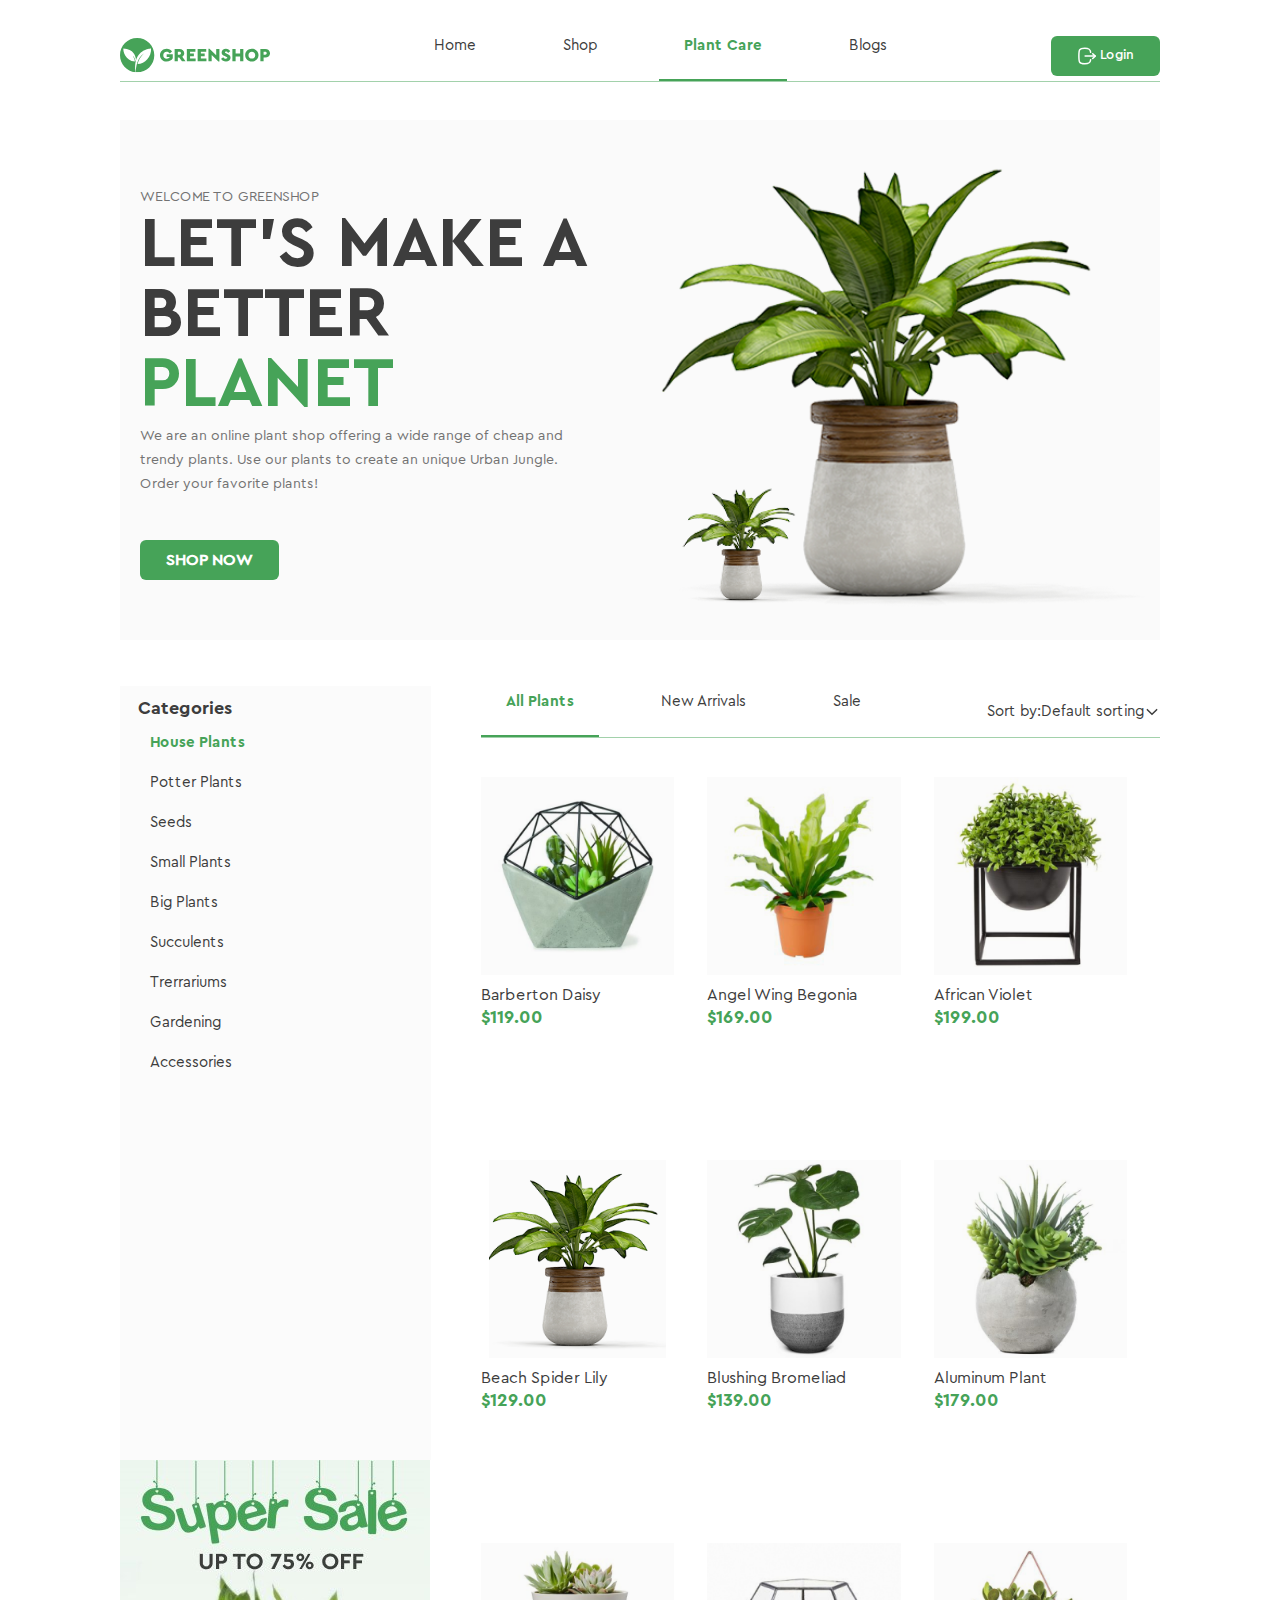
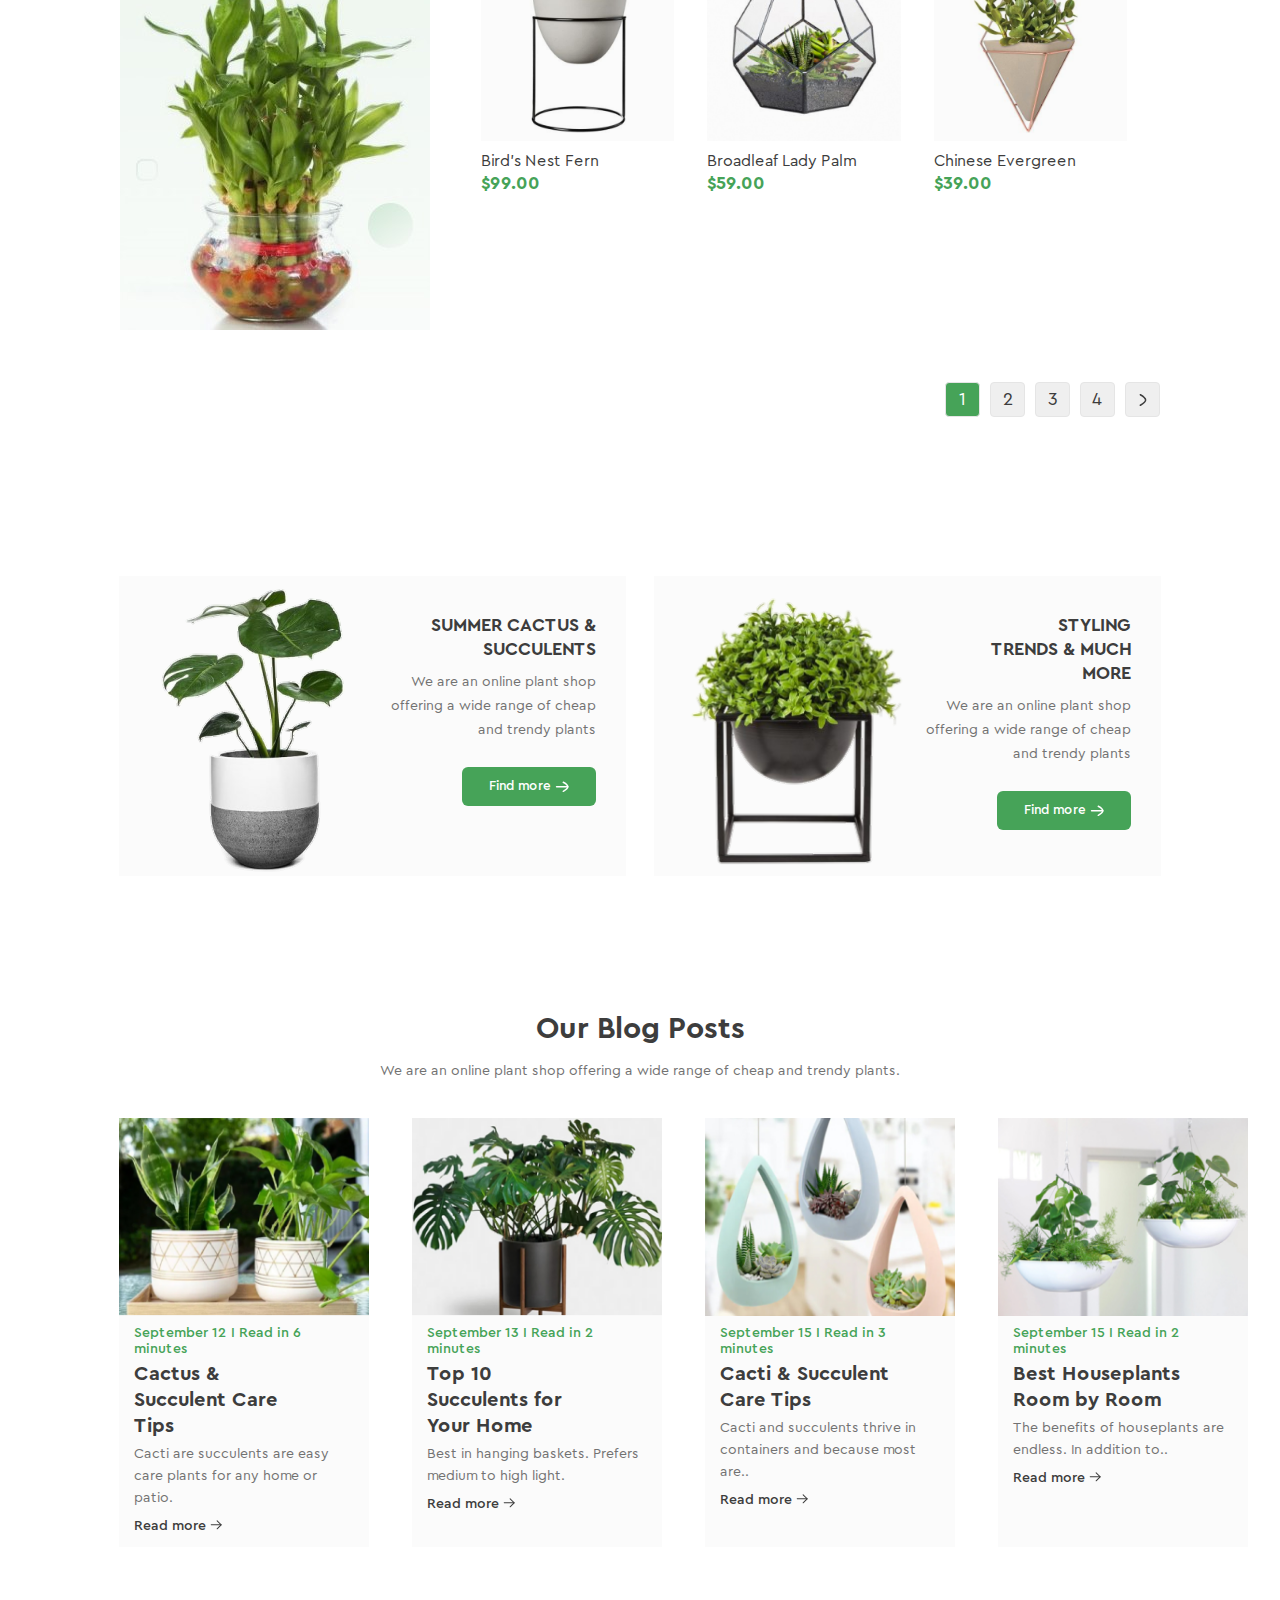
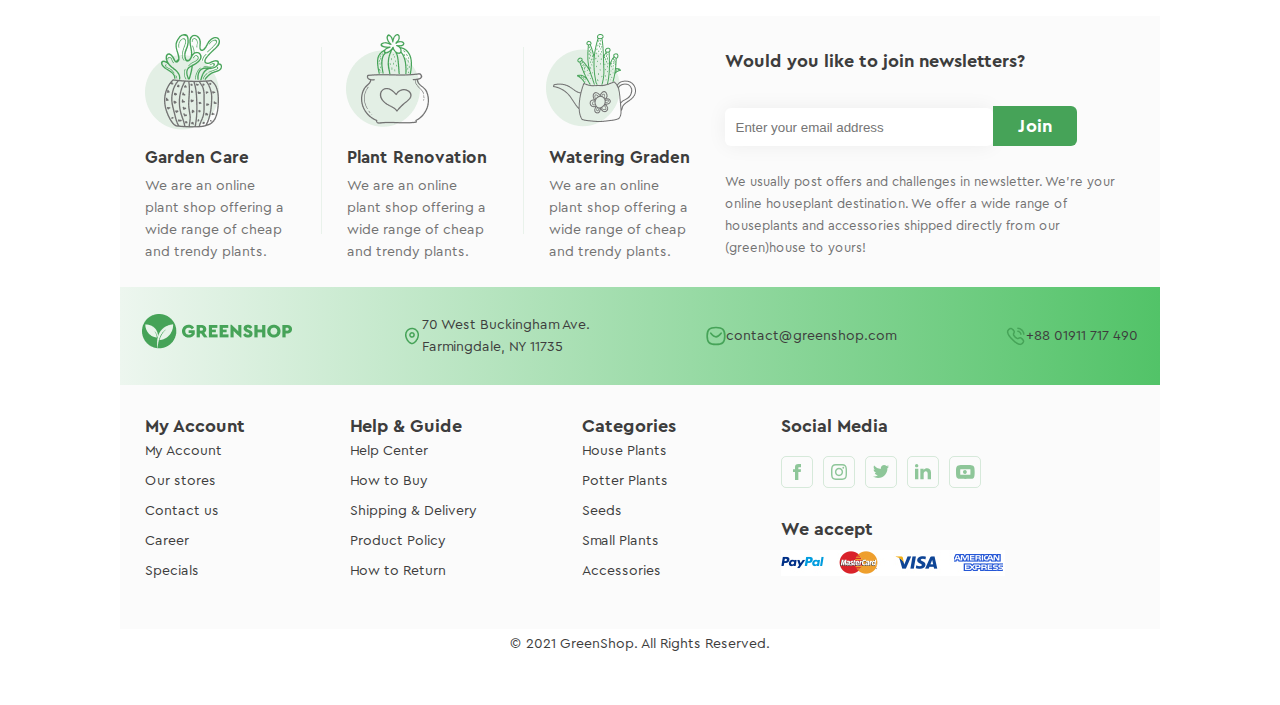
==== commit 6c9e0a33: "all sections" ====
--- a/index.html
+++ b/index.html
@@ -99,6 +99,7 @@
             <div class="right" style="width: 587px; background: url('images/background.png') no-repeat center/contain;">
             </div>
         </section>
+
         <section class="gallery">
           <div class="container2">
             <div>
@@ -129,19 +130,45 @@
                     </nav>
                     <li class="icon-item">Sort by:Default sorting <img src="./images/ArrowDown.svg" alt="icon">
                 </header>
+                
                 <section class="Plants">
-                    <div class="flex-item">
-                        <div class="icon2">
-                            <img src="./images/Rectangle10.svg" alt="icon3">
-                        </div>
-                        <div class="wrapper">
-                            
+                  <div class="flex-item">
+                      <div class="wrapper">
                         <img src="./images/image1.png" class="image" alt="plant 1">
-                        
-                        </div>
-                        <p class="normal-text">Barberton Daisy</p>
-                        <span class="font2">$119.00</span>
                         <div class="icon3">
+                          <svg xmlns="http://www.w3.org/2000/svg" width="20" height="20" viewBox="0 0 20 20" fill="none">
+                              <g clip-path="url(#clip0_2_1949)">
+                                <path d="M14.294 16.8745H8.24077C5.65655 16.8745 3.55412 14.7721 3.55412 12.1879V7.38405C3.55412 4.98175 2.35676 2.75813 0.351225 1.4358C-0.00894369 1.19834 -0.108379 0.713895 0.129078 0.353726C0.366535 -0.00648163 0.850939 -0.105956 1.21119 0.131579C2.35606 0.886442 3.28487 1.88204 3.94905 3.02832C4.09258 3.18911 5.24995 4.41584 7.14726 4.41584H16.142C18.596 4.36995 20.5168 6.83267 19.8752 9.20138L18.8397 13.3284C18.3159 15.4163 16.4466 16.8745 14.294 16.8745ZM4.91926 5.53677C5.04912 6.1367 5.11634 6.7553 5.11634 7.38405V12.1879C5.11634 13.9107 6.51796 15.3123 8.24077 15.3123H14.294C15.7291 15.3123 16.9752 14.3401 17.3245 12.9482L18.3599 8.82121C18.7412 7.41373 17.5997 5.95084 16.142 5.97806H7.14722C6.28913 5.97806 5.54224 5.79305 4.91926 5.53677ZM7.85021 19.0226C7.85021 18.4833 7.41307 18.0462 6.87383 18.0462C5.57828 18.0978 5.57942 19.9479 6.87383 19.999C7.41307 19.999 7.85021 19.5618 7.85021 19.0226ZM15.6222 19.0226C15.6222 18.4833 15.1851 18.0462 14.6459 18.0462C13.3503 18.0978 13.3514 19.9479 14.6459 19.999C15.1851 19.999 15.6222 19.5618 15.6222 19.0226ZM16.9231 8.32138C16.9231 7.88998 16.5734 7.54027 16.142 7.54027H7.45966C6.42329 7.58152 6.42407 9.0616 7.45966 9.10249H16.142C16.5734 9.10249 16.9231 8.75279 16.9231 8.32138Z" fill="#46A358"/>
+                              </g>
+                              <defs>
+                                <clipPath id="clip0_2_1949">
+                                  <rect width="20" height="20" fill="white"/>
+                                </clipPath>
+                              </defs>
+                            </svg>
+                            <svg xmlns="http://www.w3.org/2000/svg" width="20" height="20" viewBox="0 0 20 20" fill="none">
+                              <path d="M10 18.8873C9.71527 18.8873 9.44077 18.7842 9.22684 18.5968C8.41888 17.8903 7.63992 17.2264 6.95267 16.6408L6.94916 16.6377C4.93423 14.9207 3.19427 13.4378 1.98364 11.9771C0.630341 10.3441 0 8.79578 0 7.10434C0 5.46097 0.563507 3.94485 1.58661 2.83508C2.62192 1.71219 4.04251 1.09375 5.58716 1.09375C6.74164 1.09375 7.79892 1.45874 8.72955 2.1785C9.19922 2.54181 9.62494 2.98645 10 3.5051C10.3752 2.98645 10.8008 2.54181 11.2706 2.1785C12.2012 1.45874 13.2585 1.09375 14.413 1.09375C15.9575 1.09375 17.3782 1.71219 18.4135 2.83508C19.4366 3.94485 20 5.46097 20 7.10434C20 8.79578 19.3698 10.3441 18.0165 11.9769C16.8059 13.4378 15.0661 14.9205 13.0515 16.6374C12.363 17.224 11.5828 17.8889 10.773 18.5971C10.5592 18.7842 10.2846 18.8873 10 18.8873ZM5.58716 2.26532C4.37363 2.26532 3.25882 2.74963 2.44781 3.62915C1.62476 4.52194 1.17142 5.75607 1.17142 7.10434C1.17142 8.52692 1.70013 9.79919 2.88559 11.2296C4.03137 12.6122 5.73563 14.0645 7.70889 15.7462L7.71255 15.7492C8.4024 16.3371 9.18442 17.0036 9.99832 17.7153C10.8171 17.0023 11.6003 16.3347 12.2916 15.7458C14.2647 14.0642 15.9688 12.6122 17.1146 11.2296C18.2999 9.79919 18.8286 8.52692 18.8286 7.10434C18.8286 5.75607 18.3752 4.52194 17.5522 3.62915C16.7413 2.74963 15.6264 2.26532 14.413 2.26532C13.524 2.26532 12.7078 2.54791 11.9872 3.10516C11.3449 3.60199 10.8975 4.23004 10.6352 4.66949C10.5003 4.89548 10.2629 5.03036 10 5.03036C9.73709 5.03036 9.49966 4.89548 9.36478 4.66949C9.10263 4.23004 8.65524 3.60199 8.01285 3.10516C7.29218 2.54791 6.47598 2.26532 5.58716 2.26532Z" fill="#3D3D3D"/>
+                            </svg>
+                            <svg xmlns="http://www.w3.org/2000/svg" width="20" height="20" viewBox="0 0 20 20" fill="none">
+                              <g clip-path="url(#clip0_2_1953)">
+                                <path d="M14.5656 16.0023C10.5704 19.1859 4.98549 18.3049 2.02729 14.6536C-0.827886 11.1285 -0.64932 6.04314 2.44811 2.82458C5.64856 -0.50074 10.6802 -0.944658 14.3277 1.78316C15.6345 2.76027 16.6104 4.00337 17.246 5.50807C17.8853 7.02151 18.0795 8.59614 17.8578 10.2201C17.6368 11.8365 16.9918 13.2769 15.9423 14.6212C16.0272 14.6767 16.1178 14.7167 16.1827 14.7816C17.3365 15.9305 18.4859 17.0836 19.6397 18.2325C19.9132 18.5047 20.0493 18.8218 19.9682 19.204C19.8071 19.9644 18.9018 20.2579 18.3211 19.7359C18.0489 19.4918 17.7985 19.2227 17.54 18.9642C16.5923 18.0171 15.6451 17.0693 14.6973 16.1221C14.658 16.0847 14.6168 16.0497 14.5656 16.0023ZM15.9529 8.98636C15.9629 5.12659 12.8468 2.00605 8.97825 2.00043C5.12035 1.99481 2.00669 5.09037 1.98983 8.94765C1.97297 12.8168 5.08289 15.9461 8.96326 15.9642C12.8055 15.9823 15.9429 12.8499 15.9529 8.98636Z" fill="#3D3D3D"/>
+                              </g>
+                              <defs>
+                                <clipPath id="clip0_2_1953">
+                                  <rect width="19.9913" height="20" fill="white"/>
+                                </clipPath>
+                              </defs>
+                            </svg>
+                      </div>
+                      </div>
+                      <p class="normal-text">Barberton Daisy</p>
+                      <span class="font2">$119.00</span>
+                  </div>
+                  
+                  <div class="flex-item"> 
+                      <div class="wrapper">
+                          <img src="./images/image2.png" class="image" alt="plant 2">
+                          <div class="icon3">
                             <svg xmlns="http://www.w3.org/2000/svg" width="20" height="20" viewBox="0 0 20 20" fill="none">
                                 <g clip-path="url(#clip0_2_1949)">
                                   <path d="M14.294 16.8745H8.24077C5.65655 16.8745 3.55412 14.7721 3.55412 12.1879V7.38405C3.55412 4.98175 2.35676 2.75813 0.351225 1.4358C-0.00894369 1.19834 -0.108379 0.713895 0.129078 0.353726C0.366535 -0.00648163 0.850939 -0.105956 1.21119 0.131579C2.35606 0.886442 3.28487 1.88204 3.94905 3.02832C4.09258 3.18911 5.24995 4.41584 7.14726 4.41584H16.142C18.596 4.36995 20.5168 6.83267 19.8752 9.20138L18.8397 13.3284C18.3159 15.4163 16.4466 16.8745 14.294 16.8745ZM4.91926 5.53677C5.04912 6.1367 5.11634 6.7553 5.11634 7.38405V12.1879C5.11634 13.9107 6.51796 15.3123 8.24077 15.3123H14.294C15.7291 15.3123 16.9752 14.3401 17.3245 12.9482L18.3599 8.82121C18.7412 7.41373 17.5997 5.95084 16.142 5.97806H7.14722C6.28913 5.97806 5.54224 5.79305 4.91926 5.53677ZM7.85021 19.0226C7.85021 18.4833 7.41307 18.0462 6.87383 18.0462C5.57828 18.0978 5.57942 19.9479 6.87383 19.999C7.41307 19.999 7.85021 19.5618 7.85021 19.0226ZM15.6222 19.0226C15.6222 18.4833 15.1851 18.0462 14.6459 18.0462C13.3503 18.0978 13.3514 19.9479 14.6459 19.999C15.1851 19.999 15.6222 19.5618 15.6222 19.0226ZM16.9231 8.32138C16.9231 7.88998 16.5734 7.54027 16.142 7.54027H7.45966C6.42329 7.58152 6.42407 9.0616 7.45966 9.10249H16.142C16.5734 9.10249 16.9231 8.75279 16.9231 8.32138Z" fill="#46A358"/>
@@ -165,19 +192,18 @@
                                   </clipPath>
                                 </defs>
                               </svg>
-                            </div>
-                    </div>
+                          </div>
+                        </div>
+                      <p class="normal-text">Angel Wing Begonia</p>
+                  <span class="font2">$169.00</span>
+                  </div>
+                  
+                  <div class="flex-item"> 
                     
-                    <div class="flex-item"> 
-                        <div class="icon2">
-                            <img src="./images/Rectangle10.svg" alt="icon3">
-                        </div>
-                        <div class="wrapper">
-                            <img src="./images/image2.png" class="image" alt="plant 2">
-                        </div>
-                        <p class="normal-text">Angel Wing Begonia</p>
-                    <span class="font2">$169.00</span>
-                    <div class="icon3">
+                    <div class="wrapper">
+                      <button class="discount">13% OFF</button>
+                      <img src="./images/image3.png" class="image" alt="plant 3">
+                      <div class="icon3">
                         <svg xmlns="http://www.w3.org/2000/svg" width="20" height="20" viewBox="0 0 20 20" fill="none">
                             <g clip-path="url(#clip0_2_1949)">
                               <path d="M14.294 16.8745H8.24077C5.65655 16.8745 3.55412 14.7721 3.55412 12.1879V7.38405C3.55412 4.98175 2.35676 2.75813 0.351225 1.4358C-0.00894369 1.19834 -0.108379 0.713895 0.129078 0.353726C0.366535 -0.00648163 0.850939 -0.105956 1.21119 0.131579C2.35606 0.886442 3.28487 1.88204 3.94905 3.02832C4.09258 3.18911 5.24995 4.41584 7.14726 4.41584H16.142C18.596 4.36995 20.5168 6.83267 19.8752 9.20138L18.8397 13.3284C18.3159 15.4163 16.4466 16.8745 14.294 16.8745ZM4.91926 5.53677C5.04912 6.1367 5.11634 6.7553 5.11634 7.38405V12.1879C5.11634 13.9107 6.51796 15.3123 8.24077 15.3123H14.294C15.7291 15.3123 16.9752 14.3401 17.3245 12.9482L18.3599 8.82121C18.7412 7.41373 17.5997 5.95084 16.142 5.97806H7.14722C6.28913 5.97806 5.54224 5.79305 4.91926 5.53677ZM7.85021 19.0226C7.85021 18.4833 7.41307 18.0462 6.87383 18.0462C5.57828 18.0978 5.57942 19.9479 6.87383 19.999C7.41307 19.999 7.85021 19.5618 7.85021 19.0226ZM15.6222 19.0226C15.6222 18.4833 15.1851 18.0462 14.6459 18.0462C13.3503 18.0978 13.3514 19.9479 14.6459 19.999C15.1851 19.999 15.6222 19.5618 15.6222 19.0226ZM16.9231 8.32138C16.9231 7.88998 16.5734 7.54027 16.142 7.54027H7.45966C6.42329 7.58152 6.42407 9.0616 7.45966 9.10249H16.142C16.5734 9.10249 16.9231 8.75279 16.9231 8.32138Z" fill="#46A358"/>
@@ -203,19 +229,48 @@
                           </svg>
                         </div>
                     </div>
-                    
-                    <div class="flex-item"> 
-                        <div class="icon2">
-                            <img src="./images/Rectangle10.svg" alt="icon3">
-                        </div>
-                        <button class="discount">13% OFF</button>
-                        <div class="wrapper">
-                        <img src="./images/image3.png" class="image" alt="plant 3">
-                        </div>
-                        <p class="normal-text">African Violet</p>
+                    <p class="normal-text">African Violet</p>
                     <span class="font2">$199.00</span>
                     <span class="font3">$229.00</span>
-                    <div class="icon3">
+                  </div>
+                  
+                  <div class="flex-item">
+                      <div class="wrapper">
+                        <img src="./images/image4.png" class="image" alt="plant 4">
+                        <div class="icon3">
+                          <svg xmlns="http://www.w3.org/2000/svg" width="20" height="20" viewBox="0 0 20 20" fill="none">
+                              <g clip-path="url(#clip0_2_1949)">
+                                <path d="M14.294 16.8745H8.24077C5.65655 16.8745 3.55412 14.7721 3.55412 12.1879V7.38405C3.55412 4.98175 2.35676 2.75813 0.351225 1.4358C-0.00894369 1.19834 -0.108379 0.713895 0.129078 0.353726C0.366535 -0.00648163 0.850939 -0.105956 1.21119 0.131579C2.35606 0.886442 3.28487 1.88204 3.94905 3.02832C4.09258 3.18911 5.24995 4.41584 7.14726 4.41584H16.142C18.596 4.36995 20.5168 6.83267 19.8752 9.20138L18.8397 13.3284C18.3159 15.4163 16.4466 16.8745 14.294 16.8745ZM4.91926 5.53677C5.04912 6.1367 5.11634 6.7553 5.11634 7.38405V12.1879C5.11634 13.9107 6.51796 15.3123 8.24077 15.3123H14.294C15.7291 15.3123 16.9752 14.3401 17.3245 12.9482L18.3599 8.82121C18.7412 7.41373 17.5997 5.95084 16.142 5.97806H7.14722C6.28913 5.97806 5.54224 5.79305 4.91926 5.53677ZM7.85021 19.0226C7.85021 18.4833 7.41307 18.0462 6.87383 18.0462C5.57828 18.0978 5.57942 19.9479 6.87383 19.999C7.41307 19.999 7.85021 19.5618 7.85021 19.0226ZM15.6222 19.0226C15.6222 18.4833 15.1851 18.0462 14.6459 18.0462C13.3503 18.0978 13.3514 19.9479 14.6459 19.999C15.1851 19.999 15.6222 19.5618 15.6222 19.0226ZM16.9231 8.32138C16.9231 7.88998 16.5734 7.54027 16.142 7.54027H7.45966C6.42329 7.58152 6.42407 9.0616 7.45966 9.10249H16.142C16.5734 9.10249 16.9231 8.75279 16.9231 8.32138Z" fill="#46A358"/>
+                              </g>
+                              <defs>
+                                <clipPath id="clip0_2_1949">
+                                  <rect width="20" height="20" fill="white"/>
+                                </clipPath>
+                              </defs>
+                            </svg>
+                            <svg xmlns="http://www.w3.org/2000/svg" width="20" height="20" viewBox="0 0 20 20" fill="none">
+                              <path d="M10 18.8873C9.71527 18.8873 9.44077 18.7842 9.22684 18.5968C8.41888 17.8903 7.63992 17.2264 6.95267 16.6408L6.94916 16.6377C4.93423 14.9207 3.19427 13.4378 1.98364 11.9771C0.630341 10.3441 0 8.79578 0 7.10434C0 5.46097 0.563507 3.94485 1.58661 2.83508C2.62192 1.71219 4.04251 1.09375 5.58716 1.09375C6.74164 1.09375 7.79892 1.45874 8.72955 2.1785C9.19922 2.54181 9.62494 2.98645 10 3.5051C10.3752 2.98645 10.8008 2.54181 11.2706 2.1785C12.2012 1.45874 13.2585 1.09375 14.413 1.09375C15.9575 1.09375 17.3782 1.71219 18.4135 2.83508C19.4366 3.94485 20 5.46097 20 7.10434C20 8.79578 19.3698 10.3441 18.0165 11.9769C16.8059 13.4378 15.0661 14.9205 13.0515 16.6374C12.363 17.224 11.5828 17.8889 10.773 18.5971C10.5592 18.7842 10.2846 18.8873 10 18.8873ZM5.58716 2.26532C4.37363 2.26532 3.25882 2.74963 2.44781 3.62915C1.62476 4.52194 1.17142 5.75607 1.17142 7.10434C1.17142 8.52692 1.70013 9.79919 2.88559 11.2296C4.03137 12.6122 5.73563 14.0645 7.70889 15.7462L7.71255 15.7492C8.4024 16.3371 9.18442 17.0036 9.99832 17.7153C10.8171 17.0023 11.6003 16.3347 12.2916 15.7458C14.2647 14.0642 15.9688 12.6122 17.1146 11.2296C18.2999 9.79919 18.8286 8.52692 18.8286 7.10434C18.8286 5.75607 18.3752 4.52194 17.5522 3.62915C16.7413 2.74963 15.6264 2.26532 14.413 2.26532C13.524 2.26532 12.7078 2.54791 11.9872 3.10516C11.3449 3.60199 10.8975 4.23004 10.6352 4.66949C10.5003 4.89548 10.2629 5.03036 10 5.03036C9.73709 5.03036 9.49966 4.89548 9.36478 4.66949C9.10263 4.23004 8.65524 3.60199 8.01285 3.10516C7.29218 2.54791 6.47598 2.26532 5.58716 2.26532Z" fill="#3D3D3D"/>
+                            </svg>
+                            <svg xmlns="http://www.w3.org/2000/svg" width="20" height="20" viewBox="0 0 20 20" fill="none">
+                              <g clip-path="url(#clip0_2_1953)">
+                                <path d="M14.5656 16.0023C10.5704 19.1859 4.98549 18.3049 2.02729 14.6536C-0.827886 11.1285 -0.64932 6.04314 2.44811 2.82458C5.64856 -0.50074 10.6802 -0.944658 14.3277 1.78316C15.6345 2.76027 16.6104 4.00337 17.246 5.50807C17.8853 7.02151 18.0795 8.59614 17.8578 10.2201C17.6368 11.8365 16.9918 13.2769 15.9423 14.6212C16.0272 14.6767 16.1178 14.7167 16.1827 14.7816C17.3365 15.9305 18.4859 17.0836 19.6397 18.2325C19.9132 18.5047 20.0493 18.8218 19.9682 19.204C19.8071 19.9644 18.9018 20.2579 18.3211 19.7359C18.0489 19.4918 17.7985 19.2227 17.54 18.9642C16.5923 18.0171 15.6451 17.0693 14.6973 16.1221C14.658 16.0847 14.6168 16.0497 14.5656 16.0023ZM15.9529 8.98636C15.9629 5.12659 12.8468 2.00605 8.97825 2.00043C5.12035 1.99481 2.00669 5.09037 1.98983 8.94765C1.97297 12.8168 5.08289 15.9461 8.96326 15.9642C12.8055 15.9823 15.9429 12.8499 15.9529 8.98636Z" fill="#3D3D3D"/>
+                              </g>
+                              <defs>
+                                <clipPath id="clip0_2_1953">
+                                  <rect width="19.9913" height="20" fill="white"/>
+                                </clipPath>
+                              </defs>
+                            </svg>
+                          </div>
+                      </div>
+                      <p class="normal-text">Beach Spider Lily</p>
+                    <span class="font2">$129.00</span>
+                  </div>
+                  
+                  <div class="flex-item">
+                      <div class="wrapper">
+                      <img src="./images/image5.png" class="image" alt="plant 5">
+                      <div class="icon3">
                         <svg xmlns="http://www.w3.org/2000/svg" width="20" height="20" viewBox="0 0 20 20" fill="none">
                             <g clip-path="url(#clip0_2_1949)">
                               <path d="M14.294 16.8745H8.24077C5.65655 16.8745 3.55412 14.7721 3.55412 12.1879V7.38405C3.55412 4.98175 2.35676 2.75813 0.351225 1.4358C-0.00894369 1.19834 -0.108379 0.713895 0.129078 0.353726C0.366535 -0.00648163 0.850939 -0.105956 1.21119 0.131579C2.35606 0.886442 3.28487 1.88204 3.94905 3.02832C4.09258 3.18911 5.24995 4.41584 7.14726 4.41584H16.142C18.596 4.36995 20.5168 6.83267 19.8752 9.20138L18.8397 13.3284C18.3159 15.4163 16.4466 16.8745 14.294 16.8745ZM4.91926 5.53677C5.04912 6.1367 5.11634 6.7553 5.11634 7.38405V12.1879C5.11634 13.9107 6.51796 15.3123 8.24077 15.3123H14.294C15.7291 15.3123 16.9752 14.3401 17.3245 12.9482L18.3599 8.82121C18.7412 7.41373 17.5997 5.95084 16.142 5.97806H7.14722C6.28913 5.97806 5.54224 5.79305 4.91926 5.53677ZM7.85021 19.0226C7.85021 18.4833 7.41307 18.0462 6.87383 18.0462C5.57828 18.0978 5.57942 19.9479 6.87383 19.999C7.41307 19.999 7.85021 19.5618 7.85021 19.0226ZM15.6222 19.0226C15.6222 18.4833 15.1851 18.0462 14.6459 18.0462C13.3503 18.0978 13.3514 19.9479 14.6459 19.999C15.1851 19.999 15.6222 19.5618 15.6222 19.0226ZM16.9231 8.32138C16.9231 7.88998 16.5734 7.54027 16.142 7.54027H7.45966C6.42329 7.58152 6.42407 9.0616 7.45966 9.10249H16.142C16.5734 9.10249 16.9231 8.75279 16.9231 8.32138Z" fill="#46A358"/>
@@ -240,18 +295,15 @@
                             </defs>
                           </svg>
                         </div>
-                    </div>
-                    
-                    <div class="flex-item">
-                        <div class="icon2">
-                            <img src="./images/Rectangle10.svg" alt="icon3">
-                        </div>
-                        <div class="wrapper">
-                        <img src="./images/image4.png" class="image" alt="plant 4">
-                        </div>
-                        <p class="normal-text">Beach Spider Lily</p>
-                    <span class="font2">$129.00</span>
-                    <div class="icon3">
+                      </div>
+                      <p class="normal-text">Blushing Bromeliad</p>
+                  <span class="font2">$139.00</span>
+                  </div>
+                  
+                  <div class="flex-item">
+                      <div class="wrapper">
+                      <img src="./images/image6.png" class="image" alt="plant 6">
+                      <div class="icon3">
                         <svg xmlns="http://www.w3.org/2000/svg" width="20" height="20" viewBox="0 0 20 20" fill="none">
                             <g clip-path="url(#clip0_2_1949)">
                               <path d="M14.294 16.8745H8.24077C5.65655 16.8745 3.55412 14.7721 3.55412 12.1879V7.38405C3.55412 4.98175 2.35676 2.75813 0.351225 1.4358C-0.00894369 1.19834 -0.108379 0.713895 0.129078 0.353726C0.366535 -0.00648163 0.850939 -0.105956 1.21119 0.131579C2.35606 0.886442 3.28487 1.88204 3.94905 3.02832C4.09258 3.18911 5.24995 4.41584 7.14726 4.41584H16.142C18.596 4.36995 20.5168 6.83267 19.8752 9.20138L18.8397 13.3284C18.3159 15.4163 16.4466 16.8745 14.294 16.8745ZM4.91926 5.53677C5.04912 6.1367 5.11634 6.7553 5.11634 7.38405V12.1879C5.11634 13.9107 6.51796 15.3123 8.24077 15.3123H14.294C15.7291 15.3123 16.9752 14.3401 17.3245 12.9482L18.3599 8.82121C18.7412 7.41373 17.5997 5.95084 16.142 5.97806H7.14722C6.28913 5.97806 5.54224 5.79305 4.91926 5.53677ZM7.85021 19.0226C7.85021 18.4833 7.41307 18.0462 6.87383 18.0462C5.57828 18.0978 5.57942 19.9479 6.87383 19.999C7.41307 19.999 7.85021 19.5618 7.85021 19.0226ZM15.6222 19.0226C15.6222 18.4833 15.1851 18.0462 14.6459 18.0462C13.3503 18.0978 13.3514 19.9479 14.6459 19.999C15.1851 19.999 15.6222 19.5618 15.6222 19.0226ZM16.9231 8.32138C16.9231 7.88998 16.5734 7.54027 16.142 7.54027H7.45966C6.42329 7.58152 6.42407 9.0616 7.45966 9.10249H16.142C16.5734 9.10249 16.9231 8.75279 16.9231 8.32138Z" fill="#46A358"/>
@@ -275,19 +327,17 @@
                               </clipPath>
                             </defs>
                           </svg>
-                        </div>
+                      </div>
                     </div>
-                    
-                    <div class="flex-item">
-                        <div class="icon2">
-                            <img src="./images/Rectangle10.svg" alt="icon3">
-                        </div>
-                        <div class="wrapper">
-                        <img src="./images/image5.png" class="image" alt="plant 5">
-                        </div>
-                        <p class="normal-text">Blushing Bromeliad</p>
-                    <span class="font2">$139.00</span>
-                    <div class="icon3">
+                      
+                      <p class="normal-text">Aluminum Plant</p>
+                  <span class="font2">$179.00</span>
+                  </div>
+                  
+                  <div class="flex-item">
+                      <div class="wrapper">
+                      <img src="./images/image7.png" class="image" alt="plant 7">
+                      <div class="icon3">
                         <svg xmlns="http://www.w3.org/2000/svg" width="20" height="20" viewBox="0 0 20 20" fill="none">
                             <g clip-path="url(#clip0_2_1949)">
                               <path d="M14.294 16.8745H8.24077C5.65655 16.8745 3.55412 14.7721 3.55412 12.1879V7.38405C3.55412 4.98175 2.35676 2.75813 0.351225 1.4358C-0.00894369 1.19834 -0.108379 0.713895 0.129078 0.353726C0.366535 -0.00648163 0.850939 -0.105956 1.21119 0.131579C2.35606 0.886442 3.28487 1.88204 3.94905 3.02832C4.09258 3.18911 5.24995 4.41584 7.14726 4.41584H16.142C18.596 4.36995 20.5168 6.83267 19.8752 9.20138L18.8397 13.3284C18.3159 15.4163 16.4466 16.8745 14.294 16.8745ZM4.91926 5.53677C5.04912 6.1367 5.11634 6.7553 5.11634 7.38405V12.1879C5.11634 13.9107 6.51796 15.3123 8.24077 15.3123H14.294C15.7291 15.3123 16.9752 14.3401 17.3245 12.9482L18.3599 8.82121C18.7412 7.41373 17.5997 5.95084 16.142 5.97806H7.14722C6.28913 5.97806 5.54224 5.79305 4.91926 5.53677ZM7.85021 19.0226C7.85021 18.4833 7.41307 18.0462 6.87383 18.0462C5.57828 18.0978 5.57942 19.9479 6.87383 19.999C7.41307 19.999 7.85021 19.5618 7.85021 19.0226ZM15.6222 19.0226C15.6222 18.4833 15.1851 18.0462 14.6459 18.0462C13.3503 18.0978 13.3514 19.9479 14.6459 19.999C15.1851 19.999 15.6222 19.5618 15.6222 19.0226ZM16.9231 8.32138C16.9231 7.88998 16.5734 7.54027 16.142 7.54027H7.45966C6.42329 7.58152 6.42407 9.0616 7.45966 9.10249H16.142C16.5734 9.10249 16.9231 8.75279 16.9231 8.32138Z" fill="#46A358"/>
@@ -311,19 +361,16 @@
                               </clipPath>
                             </defs>
                           </svg>
-                        </div>
-                    </div>
-                    
-                    <div class="flex-item">
-                        <div class="icon2">
-                            <img src="./images/Rectangle10.svg" alt="icon3">
-                        </div>
-                        <div class="wrapper">
-                        <img src="./images/image6.png" class="image" alt="plant 6">
-                        </div>
-                        <p class="normal-text">Aluminum Plant</p>
-                    <span class="font2">$179.00</span>
-                    <div class="icon3">
+                        </div>  
+                      </div>
+                      <p class="normal-text">Bird's Nest Fern</p>
+                  <span class="font2">$99.00</span>
+                  </div>
+                  
+                  <div class="flex-item">
+                      <div class="wrapper">
+                      <img src="./images/image8.png" class="image" alt="plant 8">
+                      <div class="icon3">
                         <svg xmlns="http://www.w3.org/2000/svg" width="20" height="20" viewBox="0 0 20 20" fill="none">
                             <g clip-path="url(#clip0_2_1949)">
                               <path d="M14.294 16.8745H8.24077C5.65655 16.8745 3.55412 14.7721 3.55412 12.1879V7.38405C3.55412 4.98175 2.35676 2.75813 0.351225 1.4358C-0.00894369 1.19834 -0.108379 0.713895 0.129078 0.353726C0.366535 -0.00648163 0.850939 -0.105956 1.21119 0.131579C2.35606 0.886442 3.28487 1.88204 3.94905 3.02832C4.09258 3.18911 5.24995 4.41584 7.14726 4.41584H16.142C18.596 4.36995 20.5168 6.83267 19.8752 9.20138L18.8397 13.3284C18.3159 15.4163 16.4466 16.8745 14.294 16.8745ZM4.91926 5.53677C5.04912 6.1367 5.11634 6.7553 5.11634 7.38405V12.1879C5.11634 13.9107 6.51796 15.3123 8.24077 15.3123H14.294C15.7291 15.3123 16.9752 14.3401 17.3245 12.9482L18.3599 8.82121C18.7412 7.41373 17.5997 5.95084 16.142 5.97806H7.14722C6.28913 5.97806 5.54224 5.79305 4.91926 5.53677ZM7.85021 19.0226C7.85021 18.4833 7.41307 18.0462 6.87383 18.0462C5.57828 18.0978 5.57942 19.9479 6.87383 19.999C7.41307 19.999 7.85021 19.5618 7.85021 19.0226ZM15.6222 19.0226C15.6222 18.4833 15.1851 18.0462 14.6459 18.0462C13.3503 18.0978 13.3514 19.9479 14.6459 19.999C15.1851 19.999 15.6222 19.5618 15.6222 19.0226ZM16.9231 8.32138C16.9231 7.88998 16.5734 7.54027 16.142 7.54027H7.45966C6.42329 7.58152 6.42407 9.0616 7.45966 9.10249H16.142C16.5734 9.10249 16.9231 8.75279 16.9231 8.32138Z" fill="#46A358"/>
@@ -349,17 +396,14 @@
                           </svg>
                         </div>
                     </div>
-                    
-                    <div class="flex-item">
-                        <div class="icon2">
-                            <img src="./images/Rectangle10.svg" alt="icon3">
-                        </div>
-                        <div class="wrapper">
-                        <img src="./images/image7.png" class="image" alt="plant 7">
-                        </div>
-                        <p class="normal-text">Bird's Nest Fern</p>
-                    <span class="font2">$99.00</span>
-                    <div class="icon3">
+                      <p class="normal-text">Broadleaf Lady Palm</p>
+                  <span class="font2">$59.00</span>
+                  </div>
+                  
+                  <div class="flex-item">
+                      <div class="wrapper">
+                      <img src="./images/image9.png" class="image" alt="plant 9">
+                      <div class="icon3">
                         <svg xmlns="http://www.w3.org/2000/svg" width="20" height="20" viewBox="0 0 20 20" fill="none">
                             <g clip-path="url(#clip0_2_1949)">
                               <path d="M14.294 16.8745H8.24077C5.65655 16.8745 3.55412 14.7721 3.55412 12.1879V7.38405C3.55412 4.98175 2.35676 2.75813 0.351225 1.4358C-0.00894369 1.19834 -0.108379 0.713895 0.129078 0.353726C0.366535 -0.00648163 0.850939 -0.105956 1.21119 0.131579C2.35606 0.886442 3.28487 1.88204 3.94905 3.02832C4.09258 3.18911 5.24995 4.41584 7.14726 4.41584H16.142C18.596 4.36995 20.5168 6.83267 19.8752 9.20138L18.8397 13.3284C18.3159 15.4163 16.4466 16.8745 14.294 16.8745ZM4.91926 5.53677C5.04912 6.1367 5.11634 6.7553 5.11634 7.38405V12.1879C5.11634 13.9107 6.51796 15.3123 8.24077 15.3123H14.294C15.7291 15.3123 16.9752 14.3401 17.3245 12.9482L18.3599 8.82121C18.7412 7.41373 17.5997 5.95084 16.142 5.97806H7.14722C6.28913 5.97806 5.54224 5.79305 4.91926 5.53677ZM7.85021 19.0226C7.85021 18.4833 7.41307 18.0462 6.87383 18.0462C5.57828 18.0978 5.57942 19.9479 6.87383 19.999C7.41307 19.999 7.85021 19.5618 7.85021 19.0226ZM15.6222 19.0226C15.6222 18.4833 15.1851 18.0462 14.6459 18.0462C13.3503 18.0978 13.3514 19.9479 14.6459 19.999C15.1851 19.999 15.6222 19.5618 15.6222 19.0226ZM16.9231 8.32138C16.9231 7.88998 16.5734 7.54027 16.142 7.54027H7.45966C6.42329 7.58152 6.42407 9.0616 7.45966 9.10249H16.142C16.5734 9.10249 16.9231 8.75279 16.9231 8.32138Z" fill="#46A358"/>
@@ -385,91 +429,19 @@
                           </svg>
                         </div>
                     </div>
-                    
-                    <div class="flex-item">
-                        <div class="icon2">
-                            <img src="./images/Rectangle10.svg" alt="icon3">
-                        </div>
-                        <div class="wrapper">
-                        <img src="./images/image8.png" class="image" alt="plant 8">
-                        </div>
-                        <p class="normal-text">Broadleaf Lady Palm</p>
-                    <span class="font2">$59.00</span>
-                    <div class="icon3">
-                        <svg xmlns="http://www.w3.org/2000/svg" width="20" height="20" viewBox="0 0 20 20" fill="none">
-                            <g clip-path="url(#clip0_2_1949)">
-                              <path d="M14.294 16.8745H8.24077C5.65655 16.8745 3.55412 14.7721 3.55412 12.1879V7.38405C3.55412 4.98175 2.35676 2.75813 0.351225 1.4358C-0.00894369 1.19834 -0.108379 0.713895 0.129078 0.353726C0.366535 -0.00648163 0.850939 -0.105956 1.21119 0.131579C2.35606 0.886442 3.28487 1.88204 3.94905 3.02832C4.09258 3.18911 5.24995 4.41584 7.14726 4.41584H16.142C18.596 4.36995 20.5168 6.83267 19.8752 9.20138L18.8397 13.3284C18.3159 15.4163 16.4466 16.8745 14.294 16.8745ZM4.91926 5.53677C5.04912 6.1367 5.11634 6.7553 5.11634 7.38405V12.1879C5.11634 13.9107 6.51796 15.3123 8.24077 15.3123H14.294C15.7291 15.3123 16.9752 14.3401 17.3245 12.9482L18.3599 8.82121C18.7412 7.41373 17.5997 5.95084 16.142 5.97806H7.14722C6.28913 5.97806 5.54224 5.79305 4.91926 5.53677ZM7.85021 19.0226C7.85021 18.4833 7.41307 18.0462 6.87383 18.0462C5.57828 18.0978 5.57942 19.9479 6.87383 19.999C7.41307 19.999 7.85021 19.5618 7.85021 19.0226ZM15.6222 19.0226C15.6222 18.4833 15.1851 18.0462 14.6459 18.0462C13.3503 18.0978 13.3514 19.9479 14.6459 19.999C15.1851 19.999 15.6222 19.5618 15.6222 19.0226ZM16.9231 8.32138C16.9231 7.88998 16.5734 7.54027 16.142 7.54027H7.45966C6.42329 7.58152 6.42407 9.0616 7.45966 9.10249H16.142C16.5734 9.10249 16.9231 8.75279 16.9231 8.32138Z" fill="#46A358"/>
-                            </g>
-                            <defs>
-                              <clipPath id="clip0_2_1949">
-                                <rect width="20" height="20" fill="white"/>
-                              </clipPath>
-                            </defs>
-                          </svg>
-                          <svg xmlns="http://www.w3.org/2000/svg" width="20" height="20" viewBox="0 0 20 20" fill="none">
-                            <path d="M10 18.8873C9.71527 18.8873 9.44077 18.7842 9.22684 18.5968C8.41888 17.8903 7.63992 17.2264 6.95267 16.6408L6.94916 16.6377C4.93423 14.9207 3.19427 13.4378 1.98364 11.9771C0.630341 10.3441 0 8.79578 0 7.10434C0 5.46097 0.563507 3.94485 1.58661 2.83508C2.62192 1.71219 4.04251 1.09375 5.58716 1.09375C6.74164 1.09375 7.79892 1.45874 8.72955 2.1785C9.19922 2.54181 9.62494 2.98645 10 3.5051C10.3752 2.98645 10.8008 2.54181 11.2706 2.1785C12.2012 1.45874 13.2585 1.09375 14.413 1.09375C15.9575 1.09375 17.3782 1.71219 18.4135 2.83508C19.4366 3.94485 20 5.46097 20 7.10434C20 8.79578 19.3698 10.3441 18.0165 11.9769C16.8059 13.4378 15.0661 14.9205 13.0515 16.6374C12.363 17.224 11.5828 17.8889 10.773 18.5971C10.5592 18.7842 10.2846 18.8873 10 18.8873ZM5.58716 2.26532C4.37363 2.26532 3.25882 2.74963 2.44781 3.62915C1.62476 4.52194 1.17142 5.75607 1.17142 7.10434C1.17142 8.52692 1.70013 9.79919 2.88559 11.2296C4.03137 12.6122 5.73563 14.0645 7.70889 15.7462L7.71255 15.7492C8.4024 16.3371 9.18442 17.0036 9.99832 17.7153C10.8171 17.0023 11.6003 16.3347 12.2916 15.7458C14.2647 14.0642 15.9688 12.6122 17.1146 11.2296C18.2999 9.79919 18.8286 8.52692 18.8286 7.10434C18.8286 5.75607 18.3752 4.52194 17.5522 3.62915C16.7413 2.74963 15.6264 2.26532 14.413 2.26532C13.524 2.26532 12.7078 2.54791 11.9872 3.10516C11.3449 3.60199 10.8975 4.23004 10.6352 4.66949C10.5003 4.89548 10.2629 5.03036 10 5.03036C9.73709 5.03036 9.49966 4.89548 9.36478 4.66949C9.10263 4.23004 8.65524 3.60199 8.01285 3.10516C7.29218 2.54791 6.47598 2.26532 5.58716 2.26532Z" fill="#3D3D3D"/>
-                          </svg>
-                          <svg xmlns="http://www.w3.org/2000/svg" width="20" height="20" viewBox="0 0 20 20" fill="none">
-                            <g clip-path="url(#clip0_2_1953)">
-                              <path d="M14.5656 16.0023C10.5704 19.1859 4.98549 18.3049 2.02729 14.6536C-0.827886 11.1285 -0.64932 6.04314 2.44811 2.82458C5.64856 -0.50074 10.6802 -0.944658 14.3277 1.78316C15.6345 2.76027 16.6104 4.00337 17.246 5.50807C17.8853 7.02151 18.0795 8.59614 17.8578 10.2201C17.6368 11.8365 16.9918 13.2769 15.9423 14.6212C16.0272 14.6767 16.1178 14.7167 16.1827 14.7816C17.3365 15.9305 18.4859 17.0836 19.6397 18.2325C19.9132 18.5047 20.0493 18.8218 19.9682 19.204C19.8071 19.9644 18.9018 20.2579 18.3211 19.7359C18.0489 19.4918 17.7985 19.2227 17.54 18.9642C16.5923 18.0171 15.6451 17.0693 14.6973 16.1221C14.658 16.0847 14.6168 16.0497 14.5656 16.0023ZM15.9529 8.98636C15.9629 5.12659 12.8468 2.00605 8.97825 2.00043C5.12035 1.99481 2.00669 5.09037 1.98983 8.94765C1.97297 12.8168 5.08289 15.9461 8.96326 15.9642C12.8055 15.9823 15.9429 12.8499 15.9529 8.98636Z" fill="#3D3D3D"/>
-                            </g>
-                            <defs>
-                              <clipPath id="clip0_2_1953">
-                                <rect width="19.9913" height="20" fill="white"/>
-                              </clipPath>
-                            </defs>
-                          </svg>
-                        </div>
-                    </div>
-                    
-                    <div class="flex-item">
-                        <div class="icon2">
-                            <img src="./images/Rectangle10.svg" alt="icon3">
-                        </div>
-                        <div class="wrapper">
-                        <img src="./images/image9.png" class="image" alt="plant 9">
-                        </div>
-                        <p class="normal-text">Chinese Evergreen</p>
-                    <span class="font2">$39.00</span>
-                    <div class="icon3">
-                        <svg xmlns="http://www.w3.org/2000/svg" width="20" height="20" viewBox="0 0 20 20" fill="none">
-                            <g clip-path="url(#clip0_2_1949)">
-                              <path d="M14.294 16.8745H8.24077C5.65655 16.8745 3.55412 14.7721 3.55412 12.1879V7.38405C3.55412 4.98175 2.35676 2.75813 0.351225 1.4358C-0.00894369 1.19834 -0.108379 0.713895 0.129078 0.353726C0.366535 -0.00648163 0.850939 -0.105956 1.21119 0.131579C2.35606 0.886442 3.28487 1.88204 3.94905 3.02832C4.09258 3.18911 5.24995 4.41584 7.14726 4.41584H16.142C18.596 4.36995 20.5168 6.83267 19.8752 9.20138L18.8397 13.3284C18.3159 15.4163 16.4466 16.8745 14.294 16.8745ZM4.91926 5.53677C5.04912 6.1367 5.11634 6.7553 5.11634 7.38405V12.1879C5.11634 13.9107 6.51796 15.3123 8.24077 15.3123H14.294C15.7291 15.3123 16.9752 14.3401 17.3245 12.9482L18.3599 8.82121C18.7412 7.41373 17.5997 5.95084 16.142 5.97806H7.14722C6.28913 5.97806 5.54224 5.79305 4.91926 5.53677ZM7.85021 19.0226C7.85021 18.4833 7.41307 18.0462 6.87383 18.0462C5.57828 18.0978 5.57942 19.9479 6.87383 19.999C7.41307 19.999 7.85021 19.5618 7.85021 19.0226ZM15.6222 19.0226C15.6222 18.4833 15.1851 18.0462 14.6459 18.0462C13.3503 18.0978 13.3514 19.9479 14.6459 19.999C15.1851 19.999 15.6222 19.5618 15.6222 19.0226ZM16.9231 8.32138C16.9231 7.88998 16.5734 7.54027 16.142 7.54027H7.45966C6.42329 7.58152 6.42407 9.0616 7.45966 9.10249H16.142C16.5734 9.10249 16.9231 8.75279 16.9231 8.32138Z" fill="#46A358"/>
-                            </g>
-                            <defs>
-                              <clipPath id="clip0_2_1949">
-                                <rect width="20" height="20" fill="white"/>
-                              </clipPath>
-                            </defs>
-                          </svg>
-                          <svg xmlns="http://www.w3.org/2000/svg" width="20" height="20" viewBox="0 0 20 20" fill="none">
-                            <path d="M10 18.8873C9.71527 18.8873 9.44077 18.7842 9.22684 18.5968C8.41888 17.8903 7.63992 17.2264 6.95267 16.6408L6.94916 16.6377C4.93423 14.9207 3.19427 13.4378 1.98364 11.9771C0.630341 10.3441 0 8.79578 0 7.10434C0 5.46097 0.563507 3.94485 1.58661 2.83508C2.62192 1.71219 4.04251 1.09375 5.58716 1.09375C6.74164 1.09375 7.79892 1.45874 8.72955 2.1785C9.19922 2.54181 9.62494 2.98645 10 3.5051C10.3752 2.98645 10.8008 2.54181 11.2706 2.1785C12.2012 1.45874 13.2585 1.09375 14.413 1.09375C15.9575 1.09375 17.3782 1.71219 18.4135 2.83508C19.4366 3.94485 20 5.46097 20 7.10434C20 8.79578 19.3698 10.3441 18.0165 11.9769C16.8059 13.4378 15.0661 14.9205 13.0515 16.6374C12.363 17.224 11.5828 17.8889 10.773 18.5971C10.5592 18.7842 10.2846 18.8873 10 18.8873ZM5.58716 2.26532C4.37363 2.26532 3.25882 2.74963 2.44781 3.62915C1.62476 4.52194 1.17142 5.75607 1.17142 7.10434C1.17142 8.52692 1.70013 9.79919 2.88559 11.2296C4.03137 12.6122 5.73563 14.0645 7.70889 15.7462L7.71255 15.7492C8.4024 16.3371 9.18442 17.0036 9.99832 17.7153C10.8171 17.0023 11.6003 16.3347 12.2916 15.7458C14.2647 14.0642 15.9688 12.6122 17.1146 11.2296C18.2999 9.79919 18.8286 8.52692 18.8286 7.10434C18.8286 5.75607 18.3752 4.52194 17.5522 3.62915C16.7413 2.74963 15.6264 2.26532 14.413 2.26532C13.524 2.26532 12.7078 2.54791 11.9872 3.10516C11.3449 3.60199 10.8975 4.23004 10.6352 4.66949C10.5003 4.89548 10.2629 5.03036 10 5.03036C9.73709 5.03036 9.49966 4.89548 9.36478 4.66949C9.10263 4.23004 8.65524 3.60199 8.01285 3.10516C7.29218 2.54791 6.47598 2.26532 5.58716 2.26532Z" fill="#3D3D3D"/>
-                          </svg>
-                          <svg xmlns="http://www.w3.org/2000/svg" width="20" height="20" viewBox="0 0 20 20" fill="none">
-                            <g clip-path="url(#clip0_2_1953)">
-                              <path d="M14.5656 16.0023C10.5704 19.1859 4.98549 18.3049 2.02729 14.6536C-0.827886 11.1285 -0.64932 6.04314 2.44811 2.82458C5.64856 -0.50074 10.6802 -0.944658 14.3277 1.78316C15.6345 2.76027 16.6104 4.00337 17.246 5.50807C17.8853 7.02151 18.0795 8.59614 17.8578 10.2201C17.6368 11.8365 16.9918 13.2769 15.9423 14.6212C16.0272 14.6767 16.1178 14.7167 16.1827 14.7816C17.3365 15.9305 18.4859 17.0836 19.6397 18.2325C19.9132 18.5047 20.0493 18.8218 19.9682 19.204C19.8071 19.9644 18.9018 20.2579 18.3211 19.7359C18.0489 19.4918 17.7985 19.2227 17.54 18.9642C16.5923 18.0171 15.6451 17.0693 14.6973 16.1221C14.658 16.0847 14.6168 16.0497 14.5656 16.0023ZM15.9529 8.98636C15.9629 5.12659 12.8468 2.00605 8.97825 2.00043C5.12035 1.99481 2.00669 5.09037 1.98983 8.94765C1.97297 12.8168 5.08289 15.9461 8.96326 15.9642C12.8055 15.9823 15.9429 12.8499 15.9529 8.98636Z" fill="#3D3D3D"/>
-                            </g>
-                            <defs>
-                              <clipPath id="clip0_2_1953">
-                                <rect width="19.9913" height="20" fill="white"/>
-                              </clipPath>
-                            </defs>
-                          </svg>
-                        </div>
-                    </div>
-                    
-                </section>
-            </div> 
-        </div>
+                      
+                      <p class="normal-text">Chinese Evergreen</p>
+                  <span class="font2">$39.00</span>
+                  </div>
+        </section>
         <div class="pagination">
-            <button class="page-btn active2">1</button>
-            <button class="page-btn">2</button>
-            <button class="page-btn">3</button>
-            <button class="page-btn">4</button>
-            <button class="page-btn"><img src="./images/ArrowRight.svg" alt="icon"></button>
-            
-        </div>
-        </section>
+          <button class="page-btn active2">1</button>
+          <button class="page-btn">2</button>
+          <button class="page-btn">3</button>
+          <button class="page-btn">4</button>
+          <button class="page-btn"><img src="./images/ArrowRight.svg" alt="icon"></button>
+      </div>
+      </section>
 
         <section class="blog">
         <article class="container3">
@@ -556,5 +528,116 @@
       </div>
       </main>
     </section>
+    <footer class="footer">
+      <section class="content1">
+        <div class="blok1">
+        <h6>Garden Care</h6>
+        <p class="text1">We are an online plant shop offering a wide range of cheap and trendy plants.</p>
+        </div>
+        <div class="background-section">
+            <div>
+                <img src="./images/rectangle36.png" class="rectangle" alt="rectangle">
+            </div>
+            <div class="blok2">
+            <h6>Plant Renovation</h6>
+            <p class="text1">We are an online plant shop offering a wide range of cheap and trendy plants.</p>
+        </div>
+        </div>
+        <div class="background-section">
+            <div>
+                <img src="./images/rectangle36.png" class="rectangle" alt="rectangle">
+            </div>
+            <div class="blok3">
+            <h6>Watering Graden</h6>
+            <p class="text1">We are an online plant shop offering a wide range of cheap and trendy plants.</p>
+        </div>
+        </div>
+        <div class="email">
+            <h7>Would you like to join newsletters?</h7>
+            <div class="intup-conteiner">
+                <input class="input" type="text" placeholder="Enter your email address">
+                <button class="join">Join</button>
+            </div>
+            <p class="text2">We usually post offers and challenges in newsletter. We’re your online houseplant destination. We offer a wide range of houseplants and accessories shipped directly from our (green)house to yours! </p>
+        </div>
+    </section>
+    <section class="gradient">
+        <div class="logo">
+            <img src="./images/logo.png"  alt="logo">
+        </div>
+        <div class="contact">
+            <img src="./images/Location.png" class="icon2" alt="location">
+            <p class="text3">70 West Buckingham Ave. Farmingdale, NY 11735</p>
+        </div>
+        <div class="contact">
+            <img src="./images/Message.svg" class="icon2" alt="message">
+            <p>contact@greenshop.com</p>
+        </div>
+        <div class="contact">
+            <img src="./images/calling.png" class="icon2" alt="phone">
+            <p>+88 01911 717 490</p>
+        </div>
+    </section>
+    <section class="content2">
+        <div>
+            <h8>My Account</h8>
+            <p>My Account</p>
+            <p>Our stores</p> 
+            <p>Contact us</p> 
+            <p>Career</p> 
+            <p>Specials</p>
+        </div>
+        <div>
+            <h8>Help & Guide</h8>
+            <p>Help Center</p> 
+            <p>How to Buy</p> 
+            <p>Shipping & Delivery</p> 
+            <p>Product Policy</p> 
+            <p>How to Return</p>
+        </div>
+        <div>
+            <h8>Categories</h8>
+            <p>House Plants</p> 
+            <p>Potter Plants</p> 
+            <p>Seeds</p> 
+            <p>Small Plants</p> 
+            <p>Accessories</p> 
+        </div>
+        <div>
+            <h8>Social Media</h8>
+            <div class="icon">
+            <svg xmlns="http://www.w3.org/2000/svg" width="32" height="32" viewBox="0 0 32 32" fill="none">
+                <rect x="0.5" y="0.5" width="31" height="31" rx="4.5" stroke="#46A358" stroke-opacity="0.2"/>
+                <path d="M14 13.3333H12V16H14V24H17.3333V16H19.7333L20 13.3333H17.3333V12.2C17.3333 11.6 17.4667 11.3333 18.0667 11.3333H20V8H17.4667C15.0667 8 14 9.06667 14 11.0667V13.3333Z" fill="#46A358" fill-opacity="0.6"/>
+              </svg>
+            
+              <svg xmlns="http://www.w3.org/2000/svg" width="32" height="32" viewBox="0 0 32 32" fill="none">
+                <rect x="0.5" y="0.5" width="31" height="31" rx="4.5" stroke="#46A358" stroke-opacity="0.2"/>
+                <path d="M16 9.46667C18.1333 9.46667 18.4 9.46667 19.2667 9.53333C21.4667 9.6 22.4667 10.6667 22.5333 12.8C22.6 13.6667 22.6 13.8667 22.6 16C22.6 18.1333 22.6 18.4 22.5333 19.2C22.4667 21.3333 21.4 22.4 19.2667 22.4667C18.4 22.5333 18.2 22.5333 16 22.5333C13.8667 22.5333 13.6 22.5333 12.8 22.4667C10.6 22.4 9.6 21.3333 9.53333 19.2C9.46667 18.3333 9.46667 18.1333 9.46667 16C9.46667 13.8667 9.46667 13.6 9.53333 12.8C9.6 10.6667 10.6667 9.6 12.8 9.53333C13.6 9.46667 13.8667 9.46667 16 9.46667ZM16 8C13.8 8 13.5333 8 12.7333 8.06667C9.8 8.2 8.2 9.8 8.06667 12.7333C8 13.5333 8 13.8 8 16C8 18.2 8 18.4667 8.06667 19.2667C8.2 22.2 9.8 23.8 12.7333 23.9333C13.5333 24 13.8 24 16 24C18.2 24 18.4667 24 19.2667 23.9333C22.2 23.8 23.8 22.2 23.9333 19.2667C24 18.4667 24 18.2 24 16C24 13.8 24 13.5333 23.9333 12.7333C23.8 9.8 22.2 8.2 19.2667 8.06667C18.4667 8 18.2 8 16 8ZM16 11.8667C13.7333 11.8667 11.8667 13.7333 11.8667 16C11.8667 18.2667 13.7333 20.1333 16 20.1333C18.2667 20.1333 20.1333 18.2667 20.1333 16C20.1333 13.7333 18.2667 11.8667 16 11.8667ZM16 18.6667C14.5333 18.6667 13.3333 17.4667 13.3333 16C13.3333 14.5333 14.5333 13.3333 16 13.3333C17.4667 13.3333 18.6667 14.5333 18.6667 16C18.6667 17.4667 17.4667 18.6667 16 18.6667ZM20.2667 10.8C19.7333 10.8 19.3333 11.2 19.3333 11.7333C19.3333 12.2667 19.7333 12.6667 20.2667 12.6667C20.8 12.6667 21.2 12.2667 21.2 11.7333C21.2 11.2 20.8 10.8 20.2667 10.8Z" fill="#46A358" fill-opacity="0.6"/>
+              </svg>
+
+              <svg xmlns="http://www.w3.org/2000/svg" width="32" height="32" viewBox="0 0 32 32" fill="none">
+                <rect x="0.5" y="0.5" width="31" height="31" rx="4.5" stroke="#46A358" stroke-opacity="0.2"/>
+                <path d="M13.0319 22.0036C19.0699 22.0036 22.3718 17.0012 22.3718 12.6636C22.3718 12.5214 22.3689 12.38 22.3624 12.2392C23.0033 11.7759 23.5605 11.1976 24 10.5395C23.4118 10.8008 22.7789 10.9768 22.1149 11.0562C22.7926 10.6498 23.313 10.0067 23.5585 9.24021C22.9241 9.61636 22.2217 9.88969 21.4742 10.0371C20.8749 9.39908 20.0218 9 19.0779 9C17.2648 9 15.7946 10.4702 15.7946 12.2823C15.7946 12.54 15.8236 12.7904 15.8796 13.0308C13.1516 12.8938 10.7324 11.5874 9.11352 9.60125C8.83127 10.0862 8.66877 10.65 8.66877 11.2511C8.66877 12.3899 9.24837 13.3953 10.1297 13.9836C9.59121 13.9671 9.08531 13.8189 8.64293 13.5729C8.6422 13.5866 8.6422 13.6004 8.6422 13.6148C8.6422 15.2047 9.77392 16.532 11.2758 16.8329C11.0001 16.908 10.71 16.9484 10.4105 16.9484C10.199 16.9484 9.99338 16.9273 9.79339 16.8893C10.2112 18.1933 11.4232 19.1425 12.8601 19.1693C11.7364 20.0499 10.3209 20.5745 8.78305 20.5745C8.51827 20.5745 8.25695 20.5594 8 20.529C9.45273 21.46 11.1777 22.0036 13.0319 22.0036Z" fill="#46A358" fill-opacity="0.6"/>
+              </svg>
+
+              <svg xmlns="http://www.w3.org/2000/svg" width="32" height="32" viewBox="0 0 32 32" fill="none">
+                <rect x="0.5" y="0.5" width="31" height="31" rx="4.5" stroke="#46A358" stroke-opacity="0.2"/>
+                <path d="M11.3333 9.66667C11.3333 10.6 10.6 11.3333 9.66667 11.3333C8.73333 11.3333 8 10.6 8 9.66667C8 8.73333 8.73333 8 9.66667 8C10.6 8 11.3333 8.73333 11.3333 9.66667ZM11.3333 12.6667H8V23.3333H11.3333V12.6667ZM16.6667 12.6667H13.3333V23.3333H16.6667V17.7333C16.6667 14.6 20.6667 14.3333 20.6667 17.7333V23.3333H24V16.6C24 11.3333 18.0667 11.5333 16.6667 14.1333V12.6667Z" fill="#46A358" fill-opacity="0.6"/>
+              </svg>
+
+              <svg xmlns="http://www.w3.org/2000/svg" width="32" height="32" viewBox="0 0 32 32" fill="none">
+                <rect x="0.5" y="0.5" width="31" height="31" rx="4.5" stroke="#46A358" stroke-opacity="0.2"/>
+                <path fill-rule="evenodd" clip-rule="evenodd" d="M22.1653 13.4299L22.168 13.4306C22.168 13.4306 22.1676 13.4305 22.1667 13.4303C22.1663 13.4302 22.1658 13.4301 22.1653 13.4299ZM11.3244 13.3569C13.9176 13.1957 18.7483 13.1957 21.3415 13.3569L21.3422 13.3644C21.4047 13.9972 21.4299 14.8414 21.4299 16.0192C21.4299 17.1824 21.4053 18.0269 21.3441 18.665C18.6962 18.7703 13.9713 18.7703 11.3228 18.665C11.261 18.0332 11.236 17.1914 11.236 16.0192C11.236 14.8414 11.2612 13.9972 11.3237 13.3644L11.3244 13.3569ZM22.2422 18.6111C22.2422 18.6111 22.2405 18.6115 22.237 18.6122L22.2422 18.6111ZM10.4979 18.6077L10.5006 18.6084C10.4988 18.6079 10.4979 18.6077 10.4979 18.6077ZM7 16.0192C7 20.8412 7.38887 22.63 10.4221 22.8633C13.222 23.0189 19.4439 23.0189 22.2438 22.8633C25.277 22.7078 25.6659 20.8412 25.6659 16.0192C25.6659 11.1971 25.277 9.40832 22.2438 9.17499C19.4439 8.94167 13.222 8.94167 10.4221 9.17499C7.38887 9.40832 7 11.1971 7 16.0192ZM10.4979 13.4306C10.4979 13.4306 10.4988 13.4304 10.5007 13.4299L10.4979 13.4306ZM16.7823 17.7389C15.5039 18.3781 13.9997 17.4484 13.9997 16.0192C13.9997 14.5899 15.5039 13.6602 16.7823 14.2994C18.1994 15.008 18.1994 17.0303 16.7823 17.7389Z" fill="#46A358" fill-opacity="0.6"/>
+              </svg>
+            </div>
+            <div class="cards">
+            <h7>We accept</h7>
+            <img src="./images/image369.png" class="cards" alt="typecards">
+          </div>
+        </div>
+    </section>
+    <div class="rights">© 2021 GreenShop. All Rights Reserved.</div>
+    </footer>
 </body>
 </html>--- a/style/style.css
+++ b/style/style.css
@@ -234,8 +234,6 @@
     line-height: 16px; /* 106.667% */
 }
 
-
-
 .menu-item.active-item {
     color: #46A358;
     font-family: 'Cera Pro Bold', sans-serif;
@@ -259,10 +257,6 @@
     display: flex;
     justify-content: center; 
     align-items: center;
-}
-
-.gallery {
-    margin: 46px 120px;
 }
 
 .header {
@@ -282,7 +276,6 @@
     font-style: normal;
     font-weight: 400;
     line-height: 40px;
-   
 }
 
 h2 {
@@ -294,6 +287,9 @@
     line-height: 16px;
     padding: 14px 199px 0 18px;
 }
+.gallery {
+    margin: 46px 120px;
+}
 
 .Plants {
     display: flex;
@@ -306,17 +302,17 @@
     display: flex;
     justify-content: center; 
     align-items: center;
-    
+    position: relative;
 }
 
 .flex-item {
     display: flex;
     flex-direction: column;
     width: calc(33.33% - 33px);
-    justify-content: center;
     height: 350px;
     overflow: hidden;
     position: relative;
+    border-top: 1px solid transparent;
 }
 
 .image {
@@ -348,7 +344,7 @@
     display: flex;
     gap: 10px;
     justify-content: flex-end;
-    padding: 90px 100px;
+    padding: 90px 0;
 }
 
 .page-btn {
@@ -382,21 +378,19 @@
     opacity: 0;
 }
 
-.icon2 {
-    position: absolute;
-    margin-top: -310px;
-    opacity: 0;
-}
-
-.flex-item:hover > div {
+.flex-item:hover .icon3 {
     opacity: 1;
+}
+.flex-item:hover {
+    border-color: #46A358;
 }
 
 .discount {
     background: #46A358;
     position: absolute;
     padding: 6px 8px;
-    margin: 0 110px 257px 0;
+    left: 0;
+    top: 14px;
     color: #FFF;
     font-family: 'Cera Pro Medium', sans-serif;
     font-size: 16px;
@@ -415,11 +409,11 @@
     font-style: normal;
     font-weight: 400;
     line-height: 16px; /* 88.889% */
-    margin: 294px 50px 10px 75px;
+    margin: 231px 50px 10px 75px;
     text-decoration: line-through;
     opacity: 0;
 }
-.flex-item:hover > button {
+.flex-item:hover .discount {
     opacity: 1;
 }
 
@@ -574,4 +568,191 @@
     font-weight: 500;
     line-height: 16px; /* 114.286% */
     padding: 0 0 13px 15px;
+}
+
+.footer {
+    margin: 46px 120px; 
+}
+
+.content1 {
+    display: flex;
+    justify-content: space-between;
+    background: #FBFBFB;
+}
+
+h6 {
+    color: #3D3D3D;
+    font-family: 'Cera Pro Bold', sans-serif;
+    font-size: 17px;
+    font-style: normal;
+    font-weight: 700;
+    line-height: 16px; /* 94.118% */
+    margin: 134px 30px 9px 25px;
+}
+
+.text1 {
+    color: #727272;
+    font-family: 'Cera Pro Regular', sans-serif;
+    font-size: 14px;
+    font-style: normal;
+    font-weight: 400;
+    line-height: 22px; /* 157.143% */
+    margin: 0 30px 24px 25px;
+}
+
+.figure {
+    margin: 24px 0 0 25px;
+}
+
+.background-section {
+    display:flex;
+}
+
+.blok1 {
+    background: url('../images/Picture123.png') no-repeat center/cover;
+    background-size: auto;
+    background-position: 20% 10%;
+}
+
+.blok2 {
+   background: url('../images/Picture456.png') no-repeat center/cover;
+    background-size: auto;
+    background-position: 20% 10%;
+}
+
+.blok3 {
+    background: url('../images/Picture789.png') no-repeat center/cover;
+    background-size: auto;
+    background-position: 20% 10%;
+}
+
+.rectangle {
+    margin: 31px 0;
+}
+
+h8 {
+    color: #3D3D3D;
+    font-family: 'Cera Pro Bold', sans-serif;
+    font-size: 18px;
+    font-style: normal;
+    font-weight: 700;
+    line-height: 16px; /* 88.889% */
+    margin: 0 0 8px;
+}
+
+.text2 {
+    color: #727272;
+    font-family: 'Cera Pro Regular', sans-serif;
+    font-size: 13px;
+    font-style: normal;
+    font-weight: 400;
+    line-height: 22px; /* 169.231% */
+    padding: 0 25px 0 0;
+}
+
+.gradient {
+    display: flex;
+    background: linear-gradient(90deg, #EDF6EF 0%, #52C368 100%);
+    justify-content: space-between;
+    padding: 27px 22px;
+    gap: 80px;
+}
+
+.text3 {
+    color: #3D3D3D;
+    font-family: 'Cera Pro Regular',sans-serif;
+    font-size: 14px;
+    font-style: normal;
+    font-weight: 400;
+    line-height: 22px; /* 157.143% */
+}
+
+h7 {
+    color: #3D3D3D;
+    font-family: 'Cera Pro Bold', sans-serif;
+    font-size: 18px;
+    font-style: normal;
+    font-weight: 700;
+    line-height: 16px; /* 88.889% */
+}
+
+
+.content2 {
+    display: flex;
+    justify-content: space-between;
+    background: #FBFBFB;
+    padding: 33px 155px 27px 25px;
+}
+
+p {
+    color: #3D3D3D;
+    font-family: 'Cera Pro Regular',sans-serif;
+    font-size: 14px;
+    font-style: normal;
+    font-weight: 400;
+    line-height: 30px; /* 214.286% */
+}
+
+.input {
+    border-radius: 6px;
+    background: #FFF;
+    box-shadow: 0px 0px 20px 0px rgba(0, 0, 0, 0.06);
+    padding: 12px 80px 11px 11px;
+    border: none;
+    outline: none;
+    margin: 37px 0 25px 0;
+}
+
+.join {
+    border-radius: 0px 6px 6px 0px;
+    background: #46A358;
+    color: #FFF;
+    font-family: 'Cera Pro Bold', sans-serif;
+    font-size: 18px;
+    font-style: normal;
+    font-weight: 700;
+    line-height: 16px; /* 88.889% */
+    border: none;
+    padding: 12px 25px;
+    margin: 0 0 0 -4px;
+}
+.icon {
+    display: flex;
+    gap: 10px;
+    margin: 20px 0 33px;
+}
+
+.cards {
+    margin: 13px 0;
+    display: grid;
+}
+
+.contact {
+    display: flex;
+    align-items: center;
+    max-width: 195px;
+}
+
+.icon2 {
+    height: 20px;
+    align-items: center;
+}
+
+.rights {
+    color: #3D3D3D;
+    font-family: 'Cera Pro Regular',sans-serif;
+    font-size: 14px;
+    font-style: normal;
+    font-weight: 400;
+    line-height: 30px; /* 214.286% */
+    display: flex;
+    justify-content: center;
+}
+
+.email {
+    margin-top: 37px;
+}
+
+.media {
+    display: block;
 }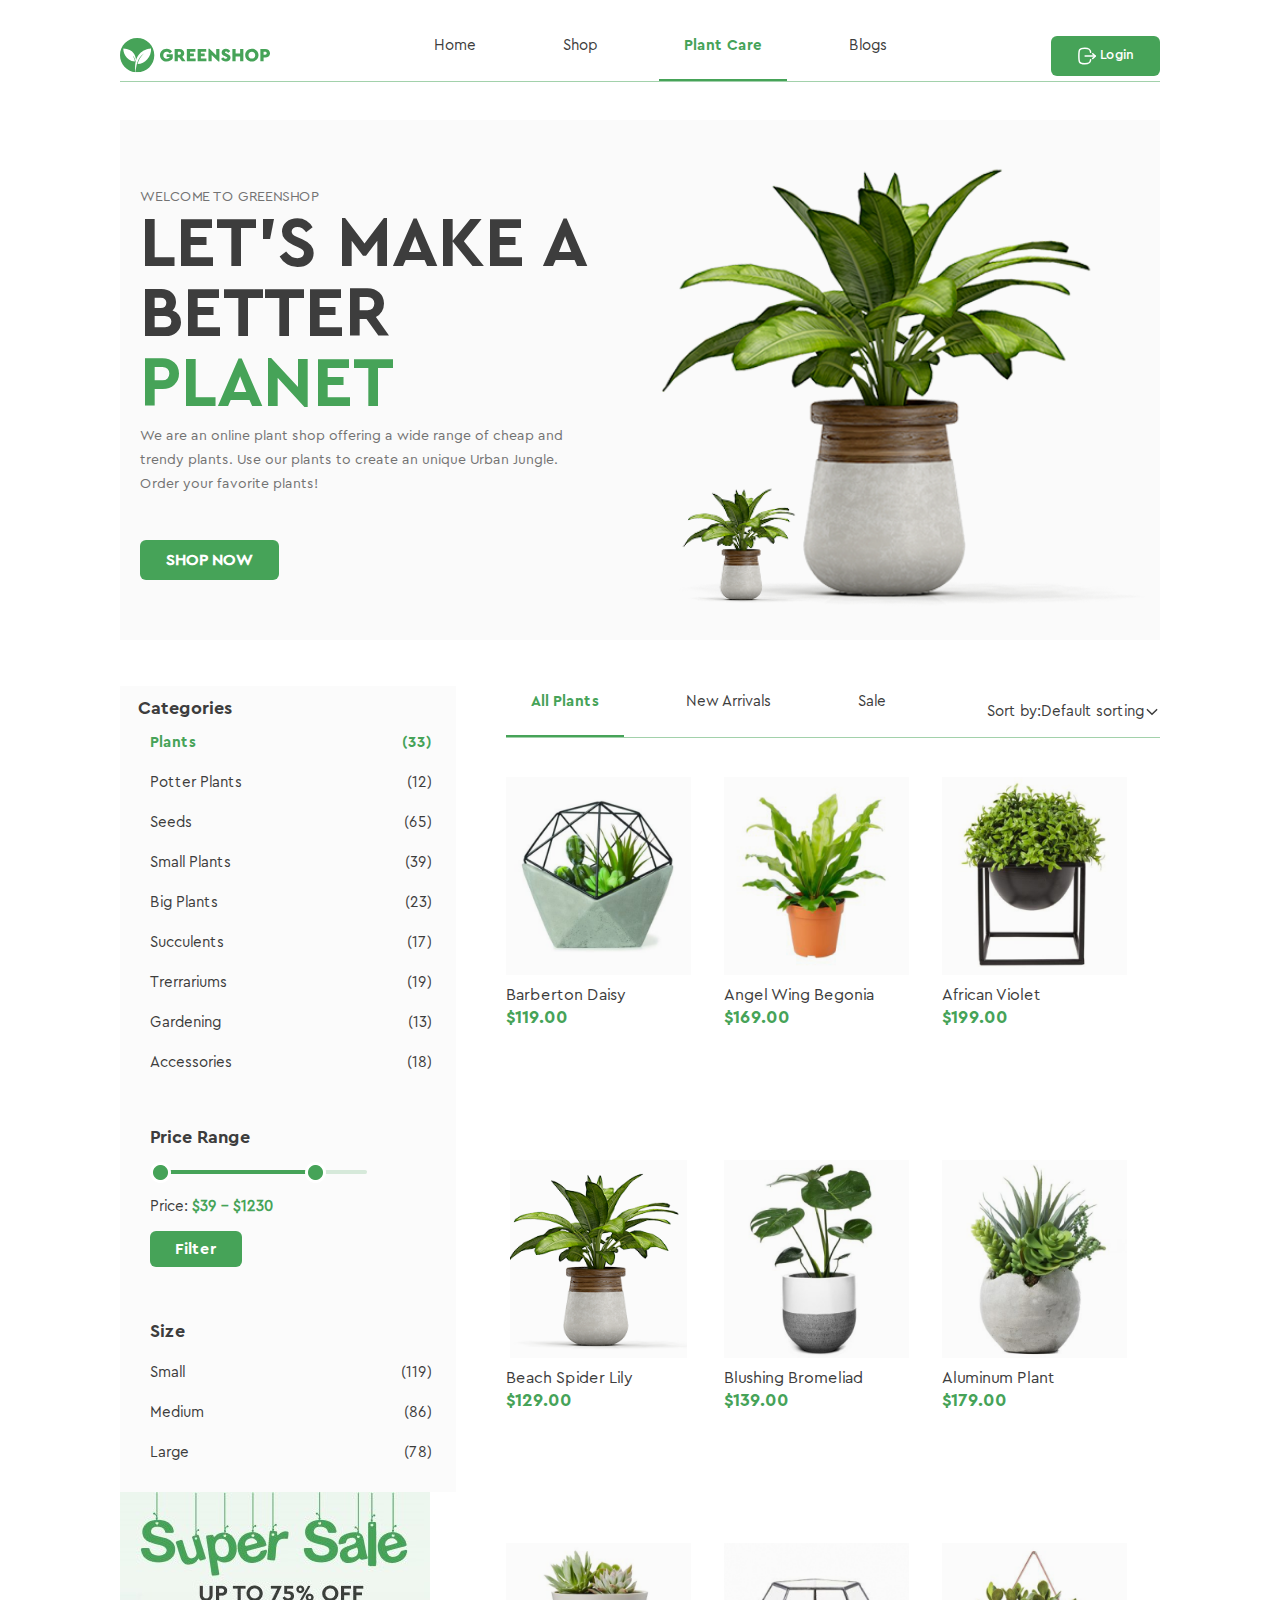
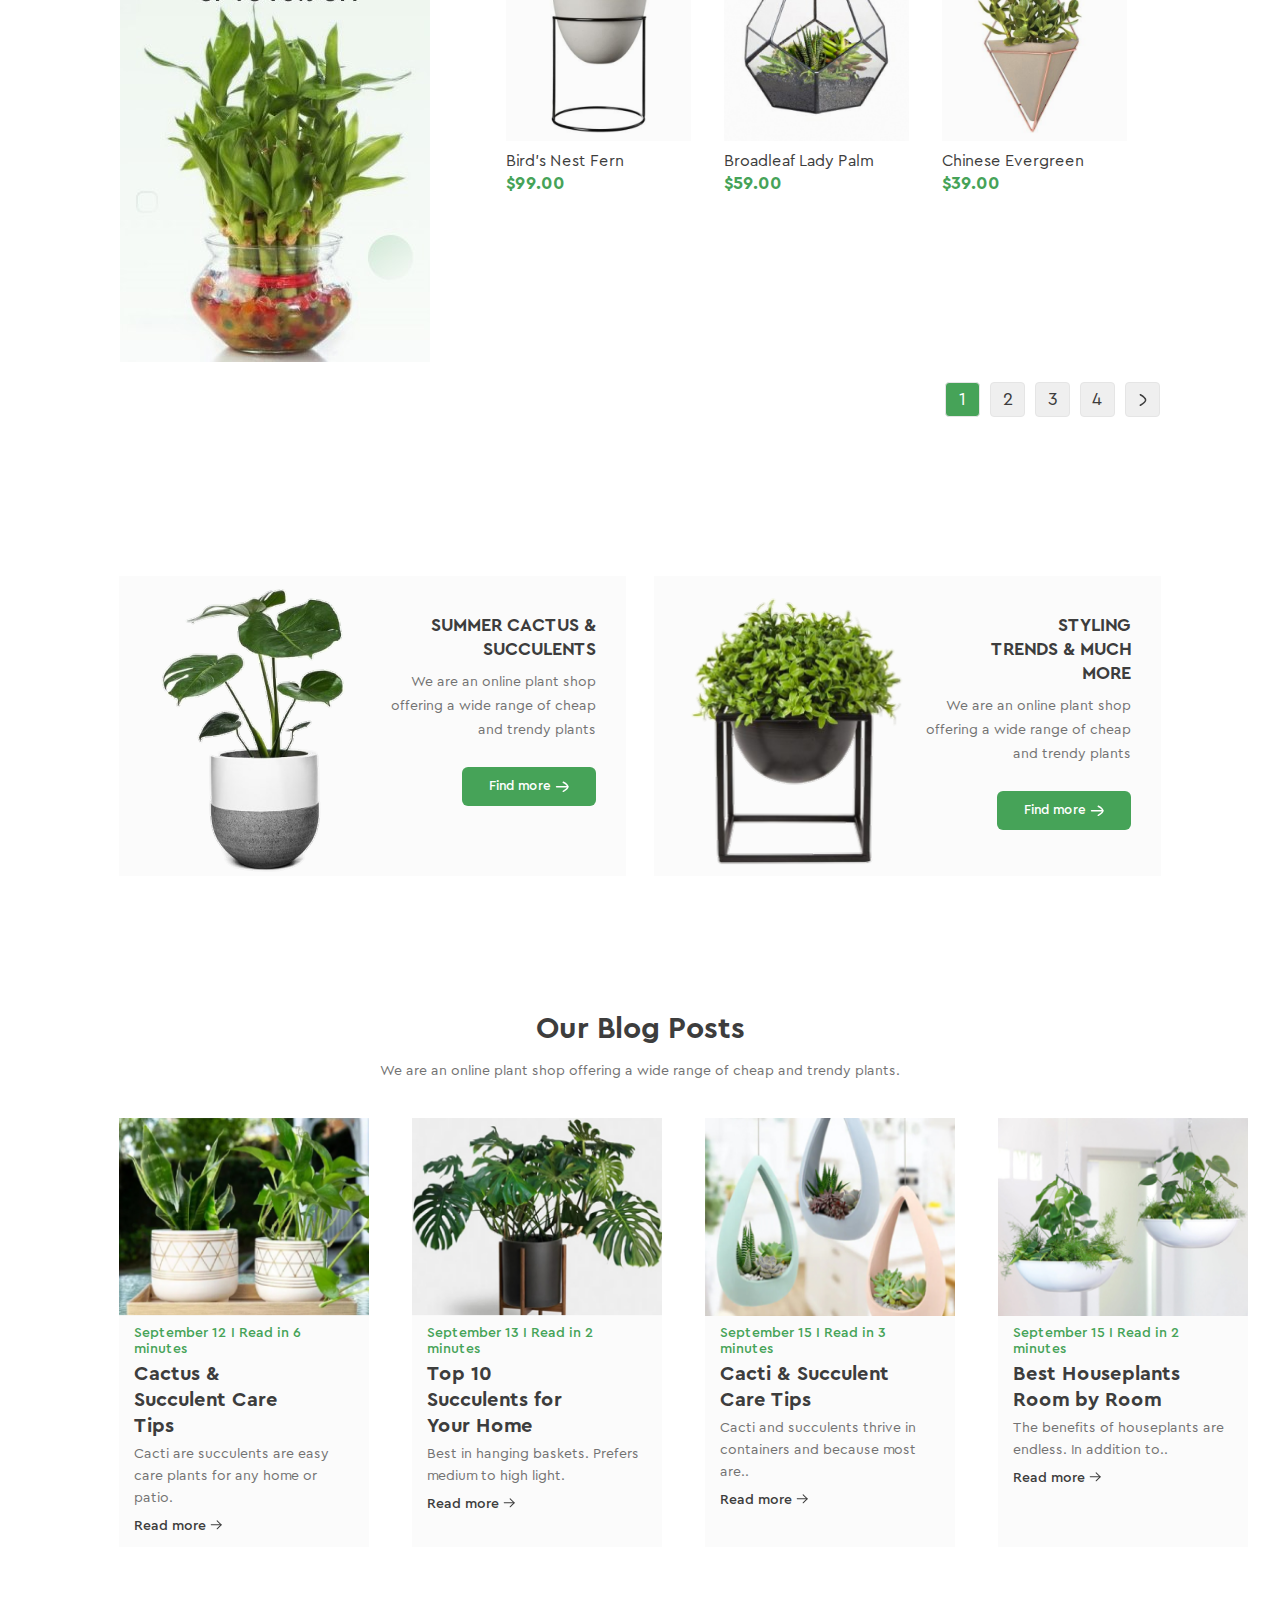
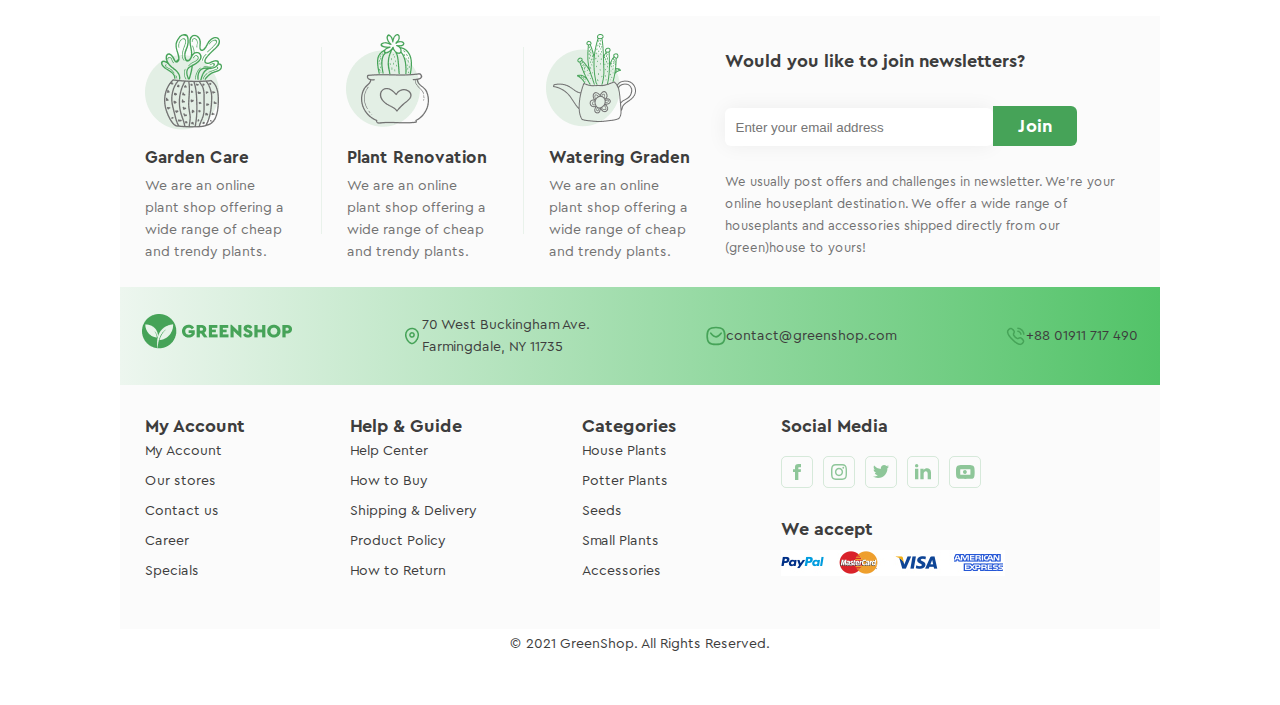
==== commit 7d6687ca: "animation" ====
--- a/index.html
+++ b/index.html
@@ -88,7 +88,7 @@
         <section class="container1">
             <div class="left">
             <p class="text-left">WELCOME TO GREENSHOP</p>
-            <h1>LET'S MAKE A BETTER <span>PLANET</span></h1>
+            <h1>LET'S MAKE A BETTER <span class="planet">PLANET</span></h1>
             <p class="text-left">We are an online plant shop offering a wide range of cheap and trendy plants. Use our plants to create an unique Urban Jungle. Order your favorite plants!</p>
             
             <button class="btn">
@@ -106,17 +106,30 @@
                 <section class="menu">
                     <h2>Categories</h2>
                     <ul class="menu-list">
-                        <li class="menu-item active-item">House Plants</li>
-                        <li class="menu-item">Potter Plants</li>
-                        <li class="menu-item">Seeds</li>
-                        <li class="menu-item">Small Plants</li>
-                        <li class="menu-item">Big Plants</li>
-                        <li class="menu-item">Succulents</li>
-                        <li class="menu-item">Trerrariums</li>
-                        <li class="menu-item">Gardening</li>
-                        <li class="menu-item">Accessories</li>
+                        <li class="menu-item active-item"> <span>Plants</span> <span>(33)</span></li>
+                        <li class="menu-item"> <span>Potter Plants</span> <span>(12)</span></li>
+                        <li class="menu-item"> <span>Seeds</span> <span> (65)</span></li>
+                        <li class="menu-item"> <span>Small Plants</span> <span> (39)</span></li>
+                        <li class="menu-item"> <span>Big Plants</span> <span>(23)</span></li>
+                        <li class="menu-item"> <span>Succulents</span> <span>(17)</span></li>
+                        <li class="menu-item"> <span>Trerrariums</span> <span>(19)</span></li>
+                        <li class="menu-item"> <span>Gardening</span> <span>(13)</span></li>
+                        <li class="menu-item"> <span>Accessories</span> <span>(18)</span></li>
                     </ul>
+                    <section class="sorting">
+                      <h9>Price Range</h9>
+                      <img src="./images/Line5.png" alt="line5">
+                      <p class="price">Price: <span class="text5"> $39 - $1230 </span></p>
+                      <button class="cta2">Filter</button>
+                      <h9>Size</h9>
+                      <ul class="category-list">
+                        <li><span class="category-name">Small</span> <span class="count">(119)</span></li>
+                        <li><span class="category-name">Medium</span> <span class="count">(86)</span></li>
+                        <li><span class="category-name">Large</span> <span class="count">(78)</span></li>
+                    </ul>
+                    </section>
                 </section>
+            
                 <div class="sale">
                         <img src="./images/image11.jpg" class="background" alt="sale">
                 </div>
--- a/style/style.css
+++ b/style/style.css
@@ -26,6 +26,12 @@
     font-family: 'Encode Sans Expanded Bold';
     src: url('../fonts/EncodeSansExpanded-Bold.ttf') format(ttf);
     font-weight: 700;
+}
+
+@keyframes pulse {
+    0% { transform: scale(1); }
+    50% { transform: scale(1.1); }
+    100% { transform: scale(1); }
 }
 
 *{
@@ -94,10 +100,9 @@
     font-weight: 900;
     line-height: 1;
     margin: 0;
-    
-}
-
-span {
+}
+
+.planet {
     color: #46A358;
     font-family: 'Cera Pro Bold', sans-serif;
     font-size: 70px;
@@ -153,8 +158,9 @@
     left: 50%;
     transform: translateX(-50%);
     display: none;
-    margin-top: 30px;
+    margin-top: 15px;
     min-width: 188px;
+    padding-top: 15px;
 }
 
 .list-item:hover > ul {
@@ -174,7 +180,6 @@
     font-style: normal;
     font-weight: 400;
     line-height: normal;
-
 }
 
 .sub-list-item-active > a {
@@ -195,8 +200,8 @@
 .sub-list-item-active:hover > ul {
     display: block;
     left: 150%;
-    margin-top: -72%;
-    margin-left: 2px;
+    margin-top: -76%;
+    padding-left: 10px;
 }
 
 .sub-sublist-item > a {
@@ -240,11 +245,10 @@
     font-size: 15px;
     font-weight: 700;
     line-height: 40px; 
-    
 }
 
 .menu-list {
-    padding: 7px 185px 377px 30px;
+    padding: 7px 24px 0 30px;
 }
 
 .icon-item {
@@ -287,6 +291,16 @@
     line-height: 16px;
     padding: 14px 199px 0 18px;
 }
+
+h9 {
+    color: #3D3D3D;
+    font-family: 'Cera Pro Bold',sans-serif;
+    font-size: 18px;
+    font-style: normal;
+    font-weight: 700;
+    line-height: 16px; /* 88.889% */
+}
+
 .gallery {
     margin: 46px 120px;
 }
@@ -376,10 +390,14 @@
     justify-content: space-between;
     gap: 26px;
     opacity: 0;
+    transform: translateX(-20px);
+    opacity: 0;
+    transition: transform 0.3s ease, opacity 0.3s ease;
 }
 
 .flex-item:hover .icon3 {
     opacity: 1;
+    transform: translateX(0);
 }
 .flex-item:hover {
     border-color: #46A358;
@@ -399,6 +417,8 @@
     line-height: 16px; /* 100% */
     border: 1px solid #46A358;
     opacity: 0;
+    transform: scale(0.8);
+    transition: opacity 0.3s ease, transform 0.3s ease;
 }
 
 .font3 {
@@ -415,6 +435,9 @@
 }
 .flex-item:hover .discount {
     opacity: 1;
+   
+    transform: scale(1);
+    animation: pulse 0.6s infinite alternate ease-in-out;
 }
 
 .flex-item:hover > span {
@@ -459,7 +482,6 @@
     text-transform: uppercase;
     padding: 0 0 9px 70px;
 }
-
 
 .cta {
     padding: 11px 27px;
@@ -755,4 +777,62 @@
 
 .media {
     display: block;
-}+}
+
+.sorting {
+    padding: 36px 24px 19px 30px;
+    display: inline-block;
+    background: #FBFBFB;
+    color: #3D3D3D;
+    font-family: 'Cera Pro Regular', sans-serif;
+    font-size: 15px;
+    font-style: normal;
+    font-weight: 400;
+    line-height: 40px; /* 266.667% */
+}
+
+.menu-list li {
+    display: flex;
+    justify-content: space-between;
+}
+
+.category-list li {
+    display: flex;
+    justify-content: space-between;
+}
+
+.cta2 {
+    padding: 8px 25px;
+    align-items: center;
+    justify-content: center;
+    color: #fff;
+    border-radius: 6px;
+    background-color: #46A358;
+    border: none;
+    font-family: 'Cera Pro Bold', sans-serif;
+    margin: 0 0 0 auto;
+    font-size: 16px;
+    font-style: normal;
+    font-weight: 700;
+    line-height: 20px; /* 125% */
+    margin: 16px 190px 46px 0;
+}
+
+.text5 {
+    color: #46A358;
+    font-family: 'Cera Pro Regular',sans-serif;
+    font-size: 15px;
+    font-style: normal;
+    font-weight: 700;
+    line-height: 16px;
+}
+
+.price {
+    color: #3D3D3D;
+    font-family: 'Cera Pro Regular',sans-serif;
+    font-size: 15px;
+    font-style: normal;
+    font-weight: 400;
+    line-height: 16px; /* 106.667% */
+}
+
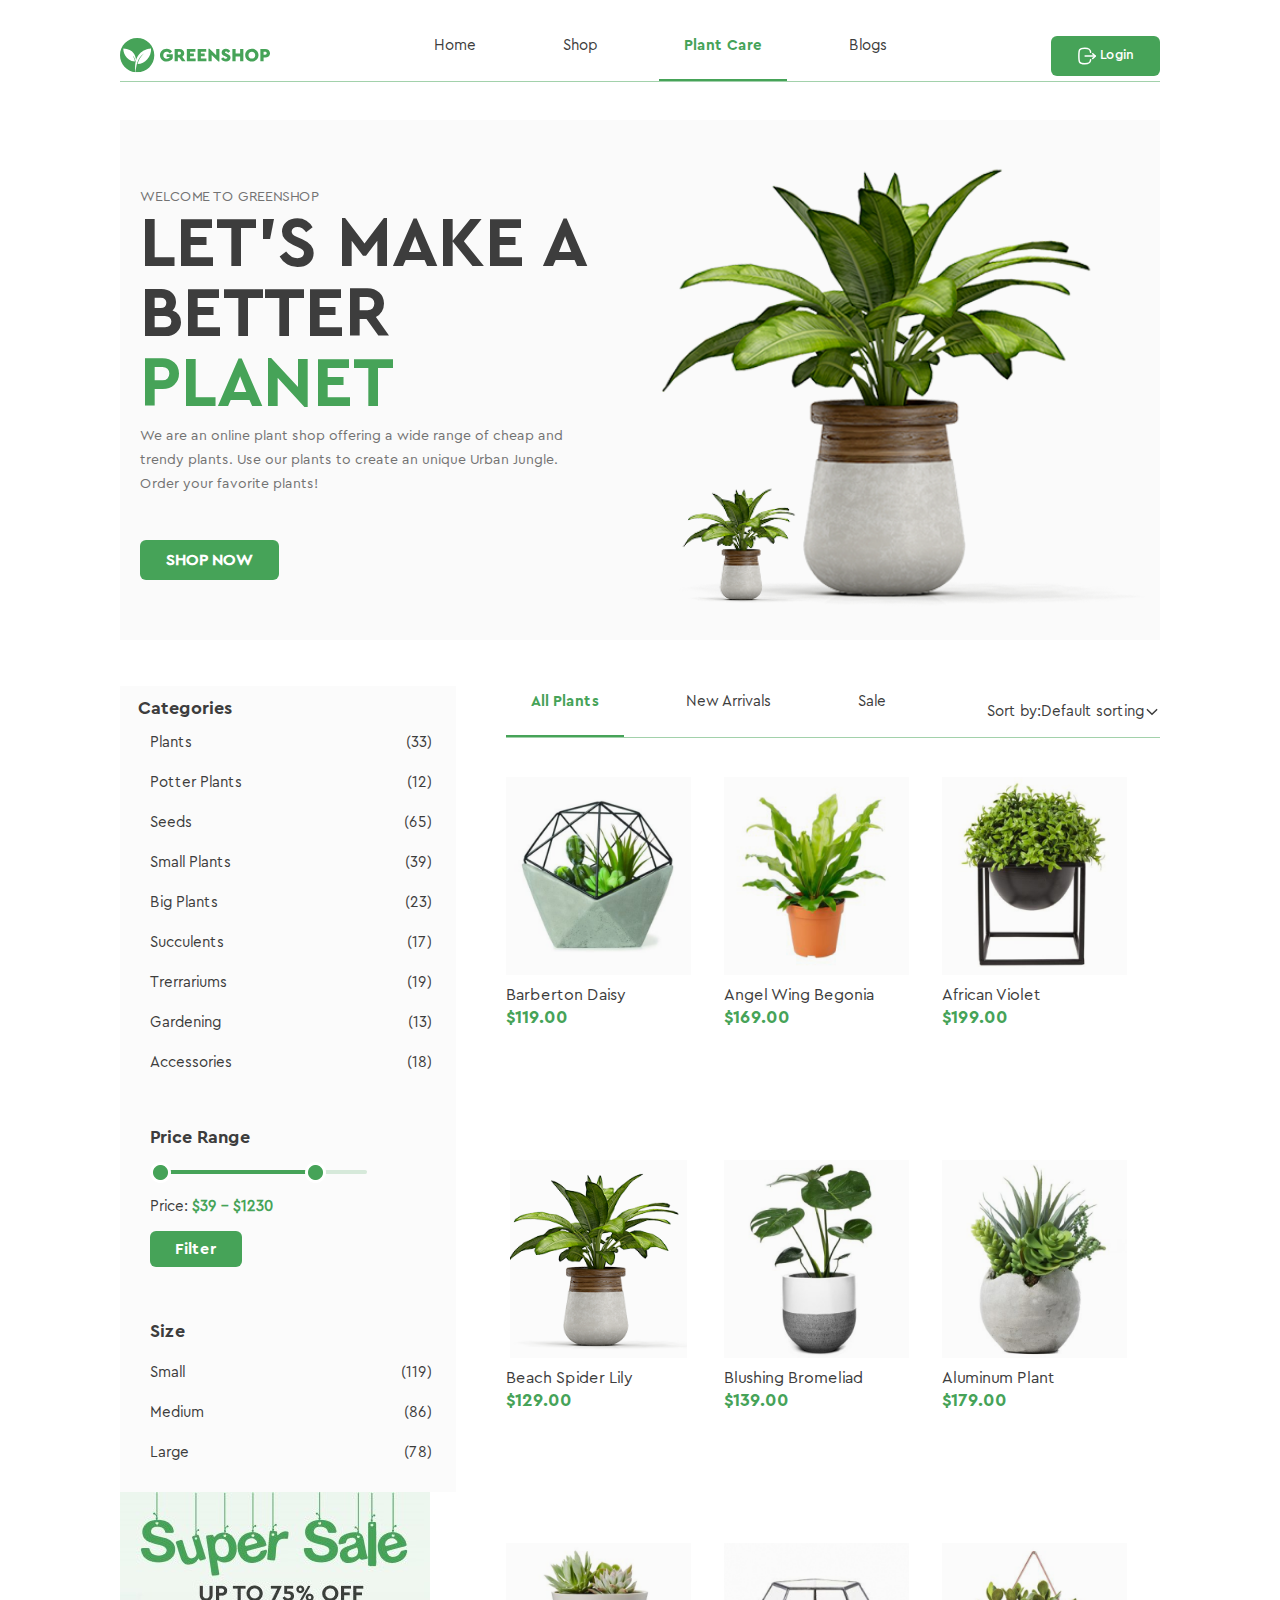
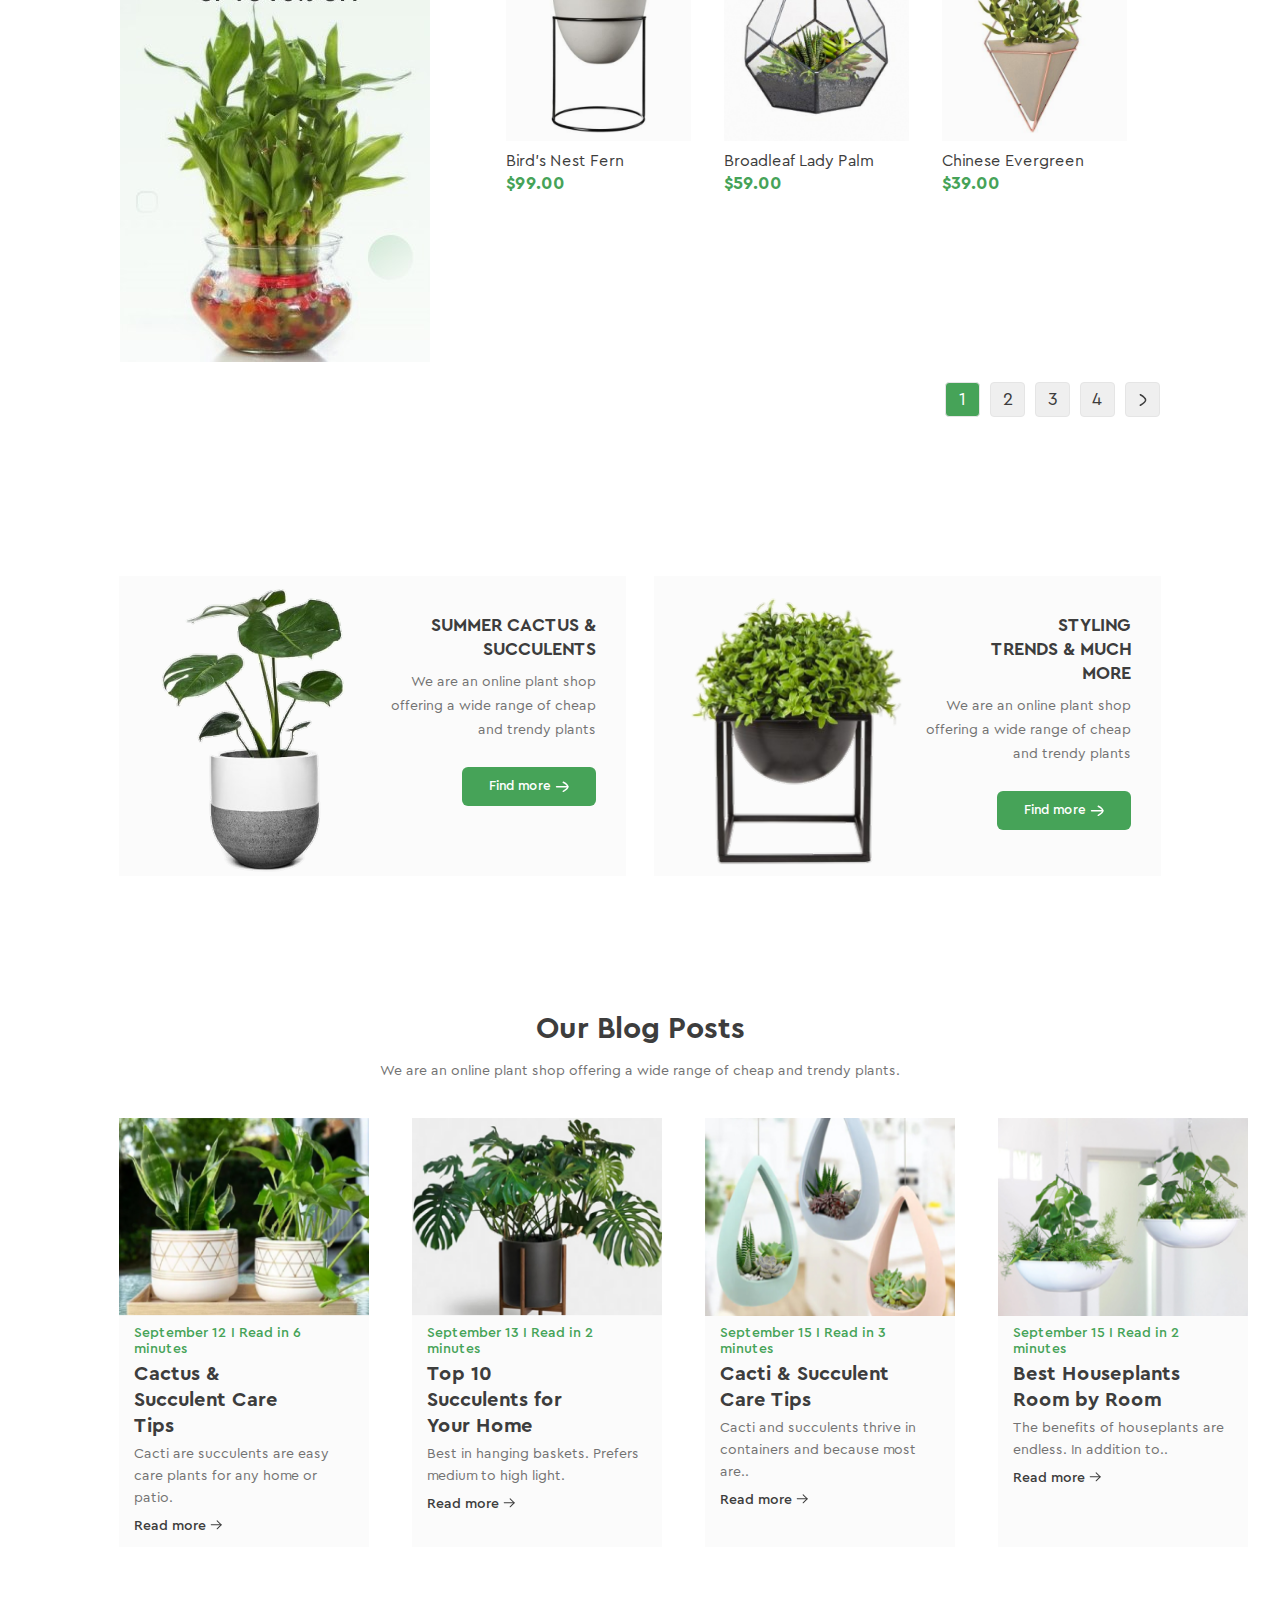
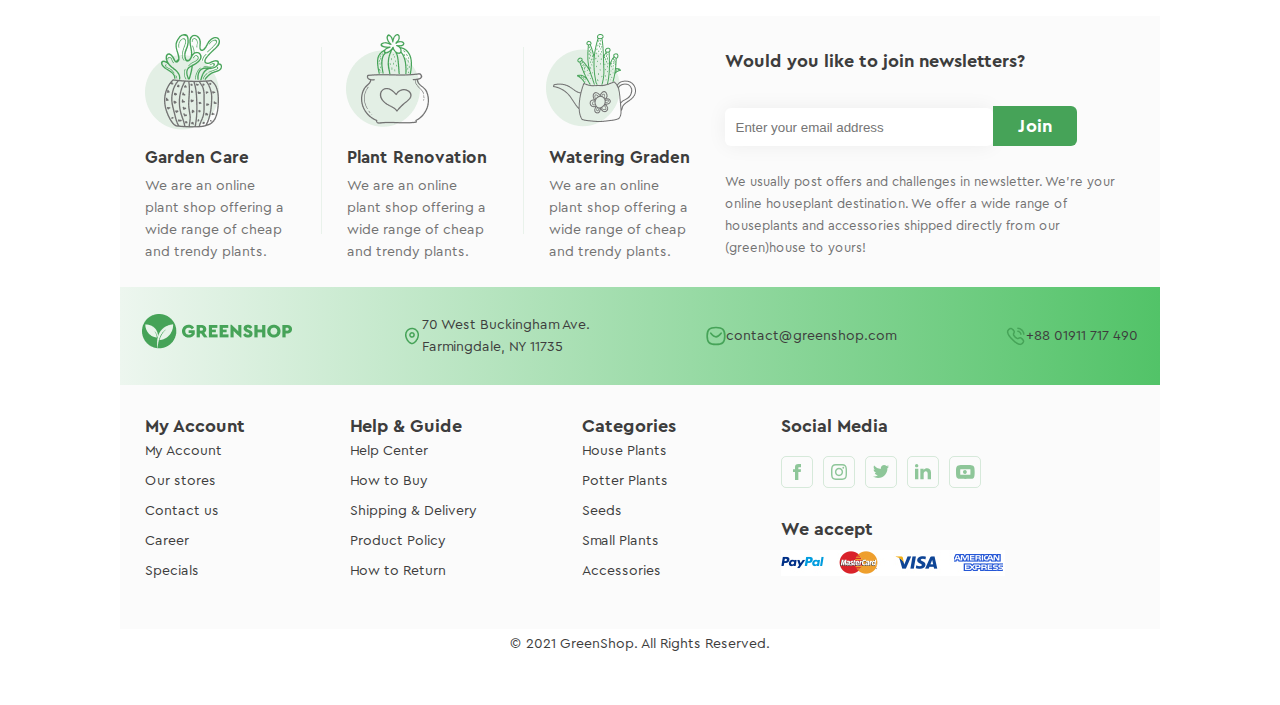
==== commit 95ac6df4: "checkbox, preloader" ====
--- a/index.html
+++ b/index.html
@@ -106,15 +106,33 @@
                 <section class="menu">
                     <h2>Categories</h2>
                     <ul class="menu-list">
-                        <li class="menu-item active-item"> <span>Plants</span> <span>(33)</span></li>
-                        <li class="menu-item"> <span>Potter Plants</span> <span>(12)</span></li>
-                        <li class="menu-item"> <span>Seeds</span> <span> (65)</span></li>
-                        <li class="menu-item"> <span>Small Plants</span> <span> (39)</span></li>
-                        <li class="menu-item"> <span>Big Plants</span> <span>(23)</span></li>
-                        <li class="menu-item"> <span>Succulents</span> <span>(17)</span></li>
-                        <li class="menu-item"> <span>Trerrariums</span> <span>(19)</span></li>
-                        <li class="menu-item"> <span>Gardening</span> <span>(13)</span></li>
-                        <li class="menu-item"> <span>Accessories</span> <span>(18)</span></li>
+                        <li class="menu-item"> <input type="checkbox" id="item1">
+                          <label for="item1"> <span>Plants</span> <span>(33)</span></label>
+                        </li>
+                        <li class="menu-item"> <input type="checkbox" id="item2"> 
+                          <label for="item2"> <span>Potter Plants</span> <span>(12)</span> </label>
+                        </li>
+                        <li class="menu-item"> <input type="checkbox" id="item3"> 
+                          <label for="item3"> <span>Seeds</span> <span> (65)</span> </label>
+                        </li>
+                        <li class="menu-item"> <input type="checkbox" id="item4"> 
+                          <label for="item4"> <span>Small Plants</span> <span> (39)</span> </label>
+                        </li>
+                        <li class="menu-item"> <input type="checkbox" id="item5"> 
+                          <label for="item5"> <span>Big Plants</span> <span>(23)</span> </label>
+                        </li>
+                        <li class="menu-item"> <input type="checkbox" id="item6"> 
+                          <label for="item6"> <span>Succulents</span> <span>(17)</span> </label>
+                        </li>
+                        <li class="menu-item"> <input type="checkbox" id="item7"> 
+                          <label for="item7"> <span>Trerrariums</span> <span>(19)</span> </label>
+                        </li>
+                        <li class="menu-item"> <input type="checkbox" id="item8"> 
+                          <label for="item8"> <span>Gardening</span> <span>(13)</span> </label>
+                          </li>
+                        <li class="menu-item"> <input type="checkbox" id="item9"> 
+                          <label for="item9"> <span>Accessories</span> <span>(18)</span> </label>
+                        </li>
                     </ul>
                     <section class="sorting">
                       <h9>Price Range</h9>
@@ -123,9 +141,15 @@
                       <button class="cta2">Filter</button>
                       <h9>Size</h9>
                       <ul class="category-list">
-                        <li><span class="category-name">Small</span> <span class="count">(119)</span></li>
-                        <li><span class="category-name">Medium</span> <span class="count">(86)</span></li>
-                        <li><span class="category-name">Large</span> <span class="count">(78)</span></li>
+                        <li> <input type="checkbox" id="item10"> 
+                          <label for="item10"> <span class="category-name">Small</span> <span class="count">(119)</span> </label>
+                        </li>
+                        <li> <input type="checkbox" id="item11">
+                          <label for="item11"> <span class="category-name">Medium</span> <span class="count">(86)</span> </label>
+                        </li>
+                        <li> <input type="checkbox" id="item12">
+                          <label for="item12"> <span class="category-name">Large</span> <span class="count">(78)</span> </label>
+                        </li>
                     </ul>
                     </section>
                 </section>
--- a/style/style.css
+++ b/style/style.css
@@ -239,16 +239,44 @@
     line-height: 16px; /* 106.667% */
 }
 
-.menu-item.active-item {
-    color: #46A358;
-    font-family: 'Cera Pro Bold', sans-serif;
-    font-size: 15px;
-    font-weight: 700;
-    line-height: 40px; 
-}
-
 .menu-list {
     padding: 7px 24px 0 30px;
+}
+
+.menu-item input {
+    display: none;
+}
+
+.menu-item label {
+    display: flex;
+    justify-content: space-between;
+    cursor: pointer;
+}
+
+.menu-item:hover label {
+    color: #46A358;
+}
+
+.menu-item input:checked + label {
+    color: #46A358;
+}
+
+input[type="checkbox"] {
+    display: none;
+  }
+
+input[type="checkbox"]:checked + label {
+    color:  #46A358;
+}
+
+label:hover {
+    color: #46A358;
+}
+
+label {
+    cursor: pointer;
+    display: flex;
+    justify-content: space-between;
 }
 
 .icon-item {
@@ -791,16 +819,6 @@
     line-height: 40px; /* 266.667% */
 }
 
-.menu-list li {
-    display: flex;
-    justify-content: space-between;
-}
-
-.category-list li {
-    display: flex;
-    justify-content: space-between;
-}
-
 .cta2 {
     padding: 8px 25px;
     align-items: center;
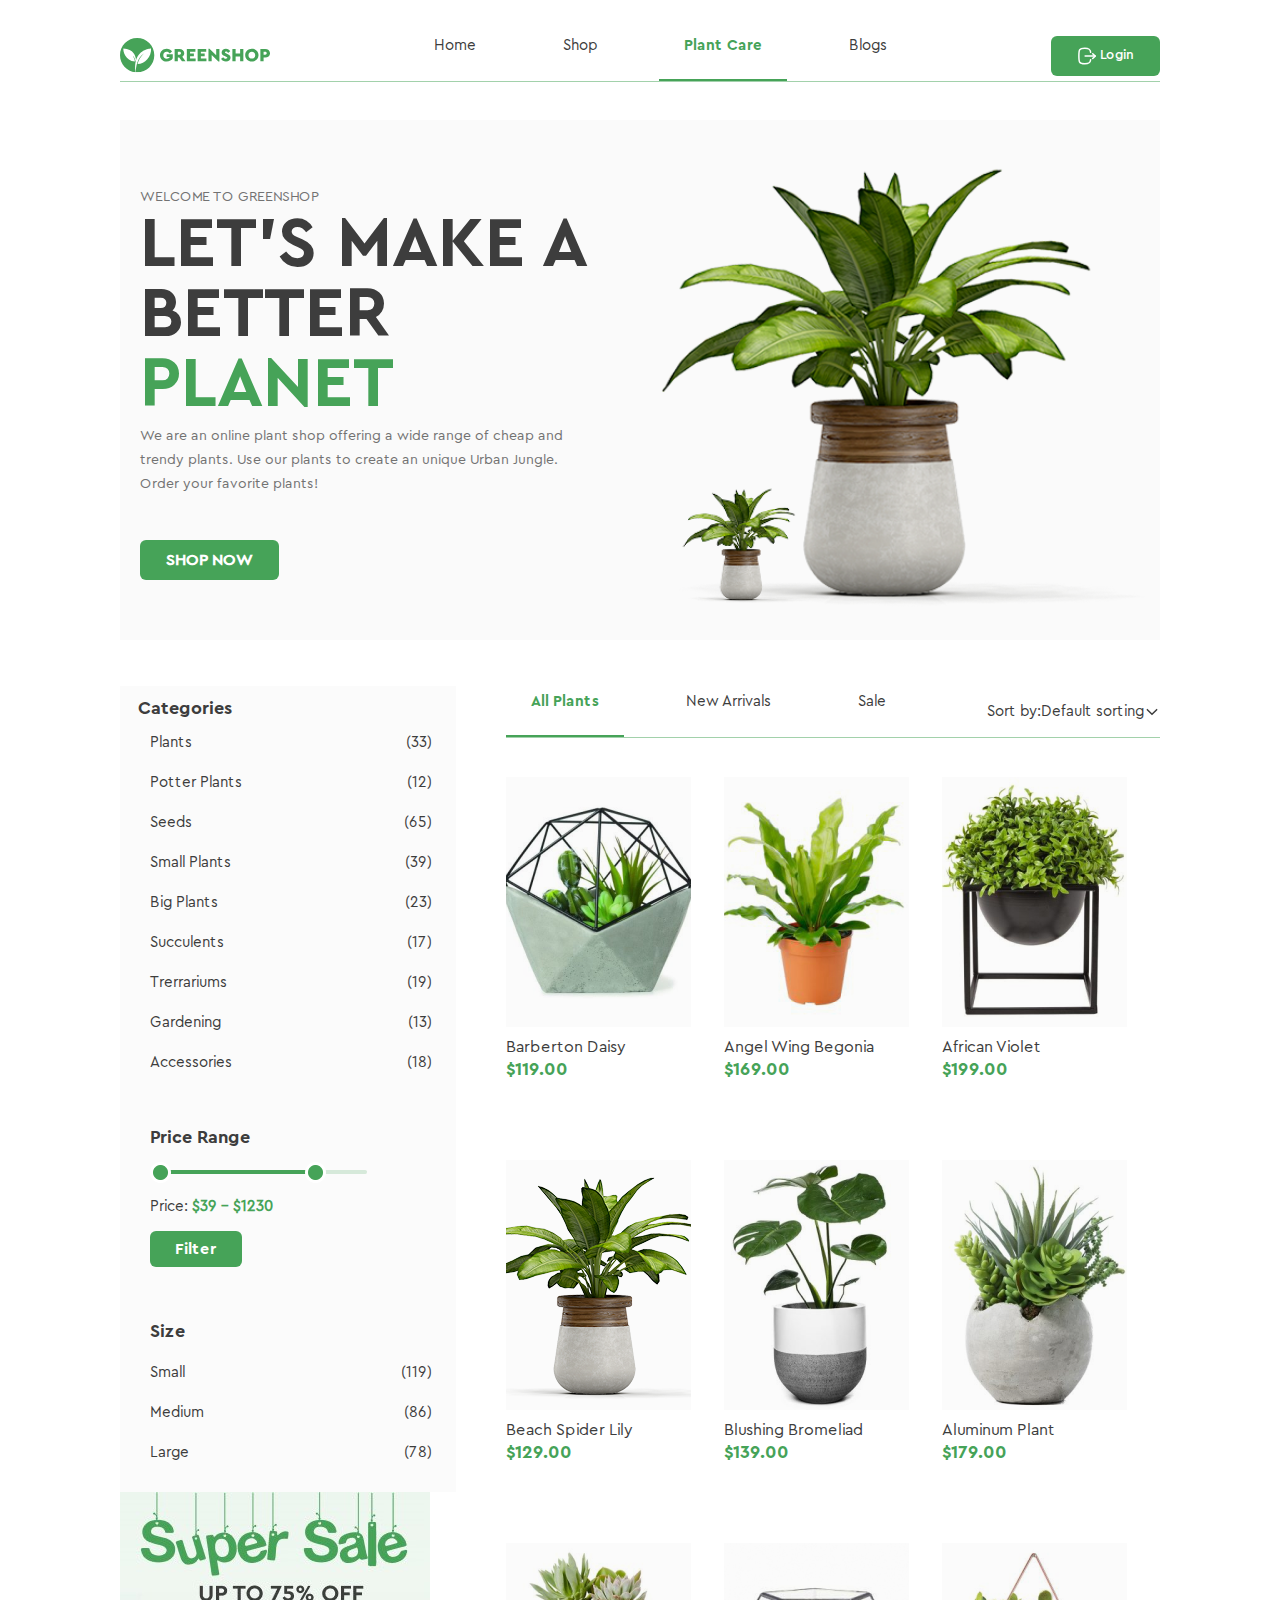
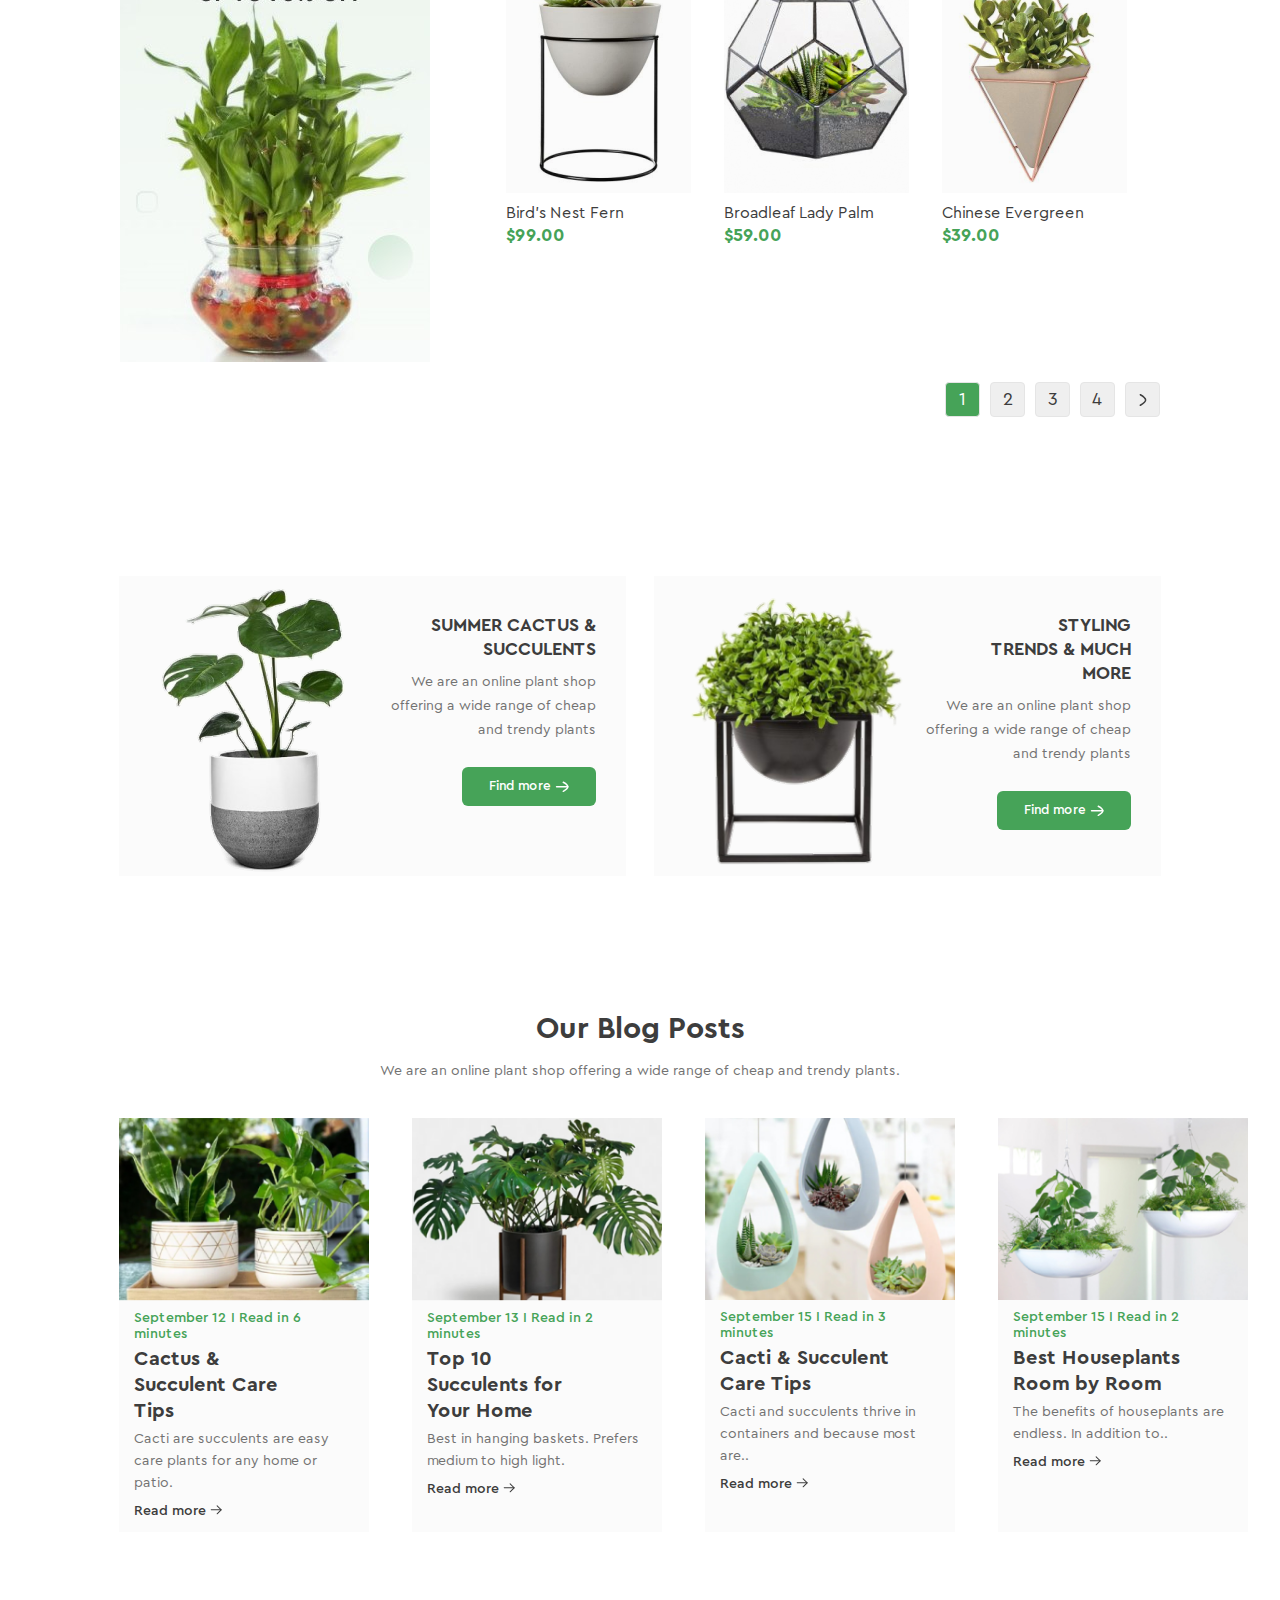
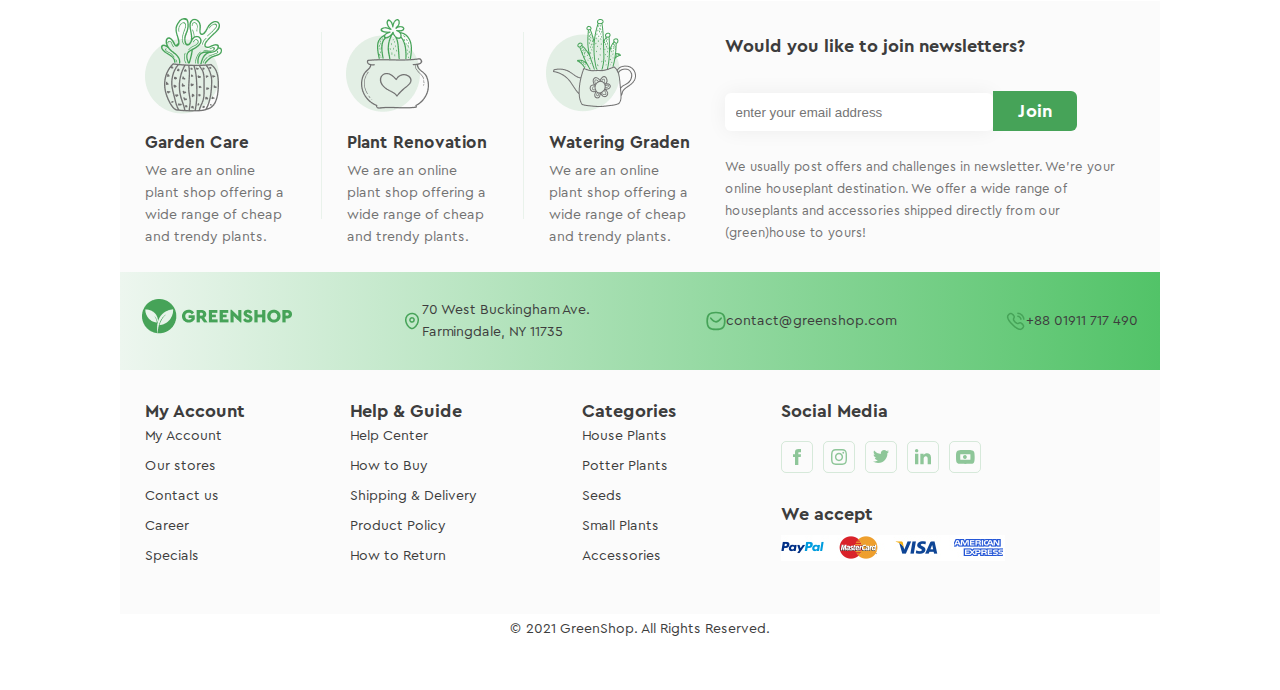
==== commit c8234a39: "adaptation to screens" ====
--- a/index.html
+++ b/index.html
@@ -592,7 +592,7 @@
         <div class="email">
             <h7>Would you like to join newsletters?</h7>
             <div class="intup-conteiner">
-                <input class="input" type="text" placeholder="Enter your email address">
+                <input class="input" type="text" placeholder="enter your email address">
                 <button class="join">Join</button>
             </div>
             <p class="text2">We usually post offers and challenges in newsletter. We’re your online houseplant destination. We offer a wide range of houseplants and accessories shipped directly from our (green)house to yours! </p>
--- a/style/style.css
+++ b/style/style.css
@@ -54,7 +54,7 @@
     justify-content: space-between;
     border-bottom: 1px solid rgba(70, 163, 88, 0.50);
 }
-
+  
 .list{
     display: flex;
     align-items:center;
@@ -227,7 +227,6 @@
     font-weight: 700px;
     color: #46A358;
     border-bottom: 2px solid #46A358;
-  
 }
 
 .list-item {
@@ -345,6 +344,7 @@
     justify-content: center; 
     align-items: center;
     position: relative;
+    background: #FBFBFB;
 }
 
 .flex-item {
@@ -410,10 +410,9 @@
     color:#FFF;
 }
 
-
 .icon3 {
     position: absolute;
-    margin: 186px 63px 11px 54px;
+    margin: 206px 63px 11px 70px;
     display: flex;
     justify-content: space-between;
     gap: 26px;
@@ -457,7 +456,7 @@
     font-style: normal;
     font-weight: 400;
     line-height: 16px; /* 88.889% */
-    margin: 231px 50px 10px 75px;
+    margin: 284px 50px 10px 75px;
     text-decoration: line-through;
     opacity: 0;
 }
@@ -566,10 +565,6 @@
     padding: 0 0 15px;
 }
 
-.image {
-    height: 198px;
-}
-
 .text-center {
     color: #727272;
     text-align: center;
@@ -725,7 +720,6 @@
     font-weight: 700;
     line-height: 16px; /* 88.889% */
 }
-
 
 .content2 {
     display: flex;
@@ -854,3 +848,823 @@
     line-height: 16px; /* 106.667% */
 }
 
+
+@media (min-width: 2560px) {
+    .header-top {
+      padding: 40px 200px 0;
+      margin-bottom: 20px;
+    }
+  
+    .header {
+      max-width: 2560px;
+    }
+
+    .list-item {
+        padding: 12px 40px 30px;
+        font-size: 18px;
+    }
+    
+    .list-item.active {
+        border-bottom-width: 4px;
+    }
+
+    .cta {
+        padding: 15px 30px;
+        gap: 8px;
+        font-size: 18px;
+        border-radius: 10px;
+    }
+    
+    h1 {
+        font-size: 90px;
+        padding-right: 111px;
+    }
+    
+    .planet {
+        font-size: 90px;
+        line-height: 90px;
+    }
+    
+    .text-left {
+        font-size: 18px;
+        line-height: 28px;
+    }
+    
+    .btn {
+        padding: 14px 36px;
+        font-size: 20px;
+        margin-top: 54px;
+    }
+
+    .container1 { 
+        margin: 20px 200px;
+        padding: 10px;
+    }
+
+    .container2 {
+        margin: 30px -56px;
+    }
+    
+    .left {
+        padding: 80px 40px;
+    }
+    
+    .sub-list {
+        margin-top: 20px;
+        min-width: 220px;
+        padding-top: 20px;
+    }
+
+    .sub-list-item {
+        padding: 10px 0 10px 20px;
+    }
+    
+    .sub-list-item > a {
+        font-size: 18px;
+    }
+    
+    .sub-list-item-active > a {
+        font-size: 18px;
+        padding: 10px 22px 10px 20px;
+    }
+    
+    .sub-list-item-active:hover > ul {
+        left: 150%;
+        margin-top: -83%;
+        padding-left: 15px;
+    }
+
+    .sub-sublist-item > a {
+        font-size: 18px;
+    }
+
+    .list {
+        gap: 48px;
+    }
+
+    .list-item.active {
+        font-size: 20px;
+        border-bottom: 3px solid #46A358;
+    }
+
+    .list-item {
+        font-size: 20px;
+        line-height: 22px;
+    }
+
+    .menu-list {
+        padding: 10px 32px 0 40px;
+    }
+
+    .menu-item label {
+        font-size: 20px;
+    }
+
+    label {
+        font-size: 20px;
+        padding: 8px 16px;
+    }
+    .icon-item,
+    section.menu,
+    h2,
+    h9 {
+        font-size: 24px; 
+    } 
+
+    h9 {
+        padding-right: 130px;
+    }
+
+    .background {
+        width: 556px;
+    }
+
+    .gallery {
+        margin: 51px 256px; 
+    }
+
+    h2 {
+        padding: 26px 384px 0 51px; 
+    }
+    .Plants {
+        gap: 40px; 
+    }
+
+    .sale {
+        width: 556px;
+        background-size: cover;
+        background-position: center;
+        background-repeat: no-repeat;
+        width: 100%;
+    }
+
+    .flex-item {
+        width: calc(33.33% - 40px);
+        height: 550px;
+    }
+
+    .wrapper {
+        background: #FBFBFB;
+        height: 400px;
+    }
+
+    
+
+    .normal-text {
+        font-size: 20px;
+        line-height: 22px;
+        padding: 16px 0 8px;
+    }
+    .font2 {
+        font-size: 20px;
+        line-height: 16px;
+    }
+
+    .pagination {
+        gap: 10px;
+        padding: 90px 0;
+    }
+
+    .page-btn {
+        width: 45px;
+        height: 45px;
+        font-size: 20px;
+        border-radius: 4px;
+        border-width: 1px;
+    }
+
+    .icon3 {
+        margin: 300px 63px 11px 80px;
+        gap: 26px;
+    }
+
+    .discount {
+        padding: 15px 25px;
+        top: 20px;
+        font-size: 20px;
+        line-height: 22px;
+        border-width: 1px;
+    }
+
+    .font3 {
+        font-size: 20px;
+        line-height: 22px;
+        margin: 442px 50px 10px 95px;
+    }
+
+    .blog {
+        margin: 69px 119px;
+    }
+
+    h3 {
+        font-size: 28px;
+        line-height: 28px;
+        padding: 0 0 9px 100px;
+    }
+
+    .text {
+        font-size: 24px;
+        line-height: 24px;
+        margin: 0 0 25px;
+    }
+
+    h4 {
+        font-size: 28px;
+        line-height: 28px;
+        padding: 0 0 9px 197px;
+    }
+
+    .wrapper1 {
+        padding: 57px 60px 66px 550px;
+    }
+
+    .container3 {
+        gap: 28px;
+        margin: 52px 0 138px;
+    }
+    
+    h5 {
+        font-size: 36px;
+        line-height: 36px;
+    }
+    
+    .text-large {
+        font-size: 24px;
+        line-height: 30px;
+    }
+    
+    .footer {
+        margin: 60px 150px;
+    }
+    
+    h6 {
+        font-size: 24px;
+        margin: 150px 40px 10px 30px;
+    }
+    
+    .text1 {
+        font-size: 18px;
+        margin: 0 40px 30px 30px;
+    }
+    
+    .content {
+        gap: 60px;
+    }
+    
+    h5 {
+        font-size: 40px; 
+        line-height: 40px;
+    }
+    
+    .text-center {
+        font-size: 22px;
+        line-height: 30px;
+    }
+    
+    .text-primary,
+    .text-large,
+    .text-normal,
+    .text-btn {
+        font-size: 22px; 
+        padding: 7px;
+    }
+
+    .figure {
+        margin: 40px 0 0 40px;
+    }
+    
+    h8 {
+        font-size: 25px;
+        line-height: 24px;
+    }
+    
+    .text2, .text3 {
+        font-size: 18px;
+        line-height: 26px;
+    }
+    
+    .gradient {
+        padding: 40px 36px;
+        gap: 100px;
+        padding-right: 200px;
+    }
+
+    h7 {
+        font-size: 24px;
+        line-height: 20px;
+    }
+
+    .content2 {
+        padding: 50px 155px 40px 60px;
+    }
+
+    p {
+        font-size: 22px;
+        line-height: 36px;
+    }
+
+    .input {
+        padding: 16px 100px 16px 16px;
+        font-size: 16px;
+    }
+
+    .join {
+        font-size: 20px;
+        padding: 16px 32px;
+    }
+    .icon {
+        gap: 20px;
+        margin: 30px 0 50px;
+    }
+
+    .cards {
+        margin: 20px 0;
+    }
+
+    .contact {
+        max-width: 250px;
+    }
+
+    .icon2 {
+        height: 28px;
+    }
+
+    .rights {
+        font-size: 18px;
+        line-height: 36px;
+    }
+
+    .email {
+        margin-top: 50px;
+    }
+
+    .media {
+        display: block;
+      }
+    
+    .sorting {
+        padding: 48px 36px 28px 40px;
+        font-size: 18px;
+        line-height: 50px; 
+    }
+    
+    .cta2 {
+        padding: 12px 36px;
+        font-size: 20px;
+        line-height: 24px;
+        margin: 20px 240px 60px 0;
+    }
+    
+    .text5 {
+        font-size: 18px;
+        line-height: 20px;
+    }
+    
+    .price {
+        font-size: 18px;
+        line-height: 20px;
+    }
+
+    .blok1 {
+        padding-right: 70px;
+    }
+
+    .background-section {
+        padding-right: 70px;
+    }
+
+    .picture {
+        width: 375px;
+    }
+}
+
+@media (max-width: 1024px) {
+    .header-top{
+        padding: 15px 60px 0;
+        margin-bottom: 12px;
+    }
+    
+    .list-item {
+        padding: 8px 15px 15px;
+        font-size: 13px;
+    }
+    
+    h1 {
+        font-size: 40px;
+        line-height: 40px;
+    }
+    
+    .planet {
+        font-size: 40px;
+    }
+        
+    .text-left {
+        font-size: 9px;
+        margin-top: 5px;
+        line-height: 14px;
+    }
+    
+    .btn {
+        padding: 7px 20px;
+        font-weight: 500;
+        font-size: 12px;
+        margin-top: 35px;
+    }
+    
+    .container1 {
+        margin: 8px 60px;
+    }
+    
+    .left {
+        width:  50%; 
+        padding: 60px 20px;
+    }
+    
+    .right {
+        width: 480px;
+    }
+    
+    .sub-list {
+        left: 50%;
+        transform: translateX(-50%);
+        margin-top: 15px;
+        min-width: 150px;
+        padding-top: 15px;
+    }
+
+    .sub-list-item {
+        padding: 5px 0 5px 10px;
+    }
+    
+    .sub-list-item > a {
+        font-size: 13px;
+        font-weight: 400;
+    }
+    
+    .sub-list-item-active > a {
+        font-size: 13px;
+        font-weight: 400;
+        padding: 7px 17px 7px 14px;
+      
+    }
+    
+    .sub-list-item-active:hover > ul {
+        display: block;
+        left: 150%;
+        margin-top: -81%;
+        padding-left: 10px;
+    }
+    
+    .sub-sublist-item > a {
+        font-size: 16px;
+        font-style: normal;
+        font-weight: 400;
+    }
+    
+    .list {
+        justify-content: space-between;
+        gap: 37px;
+    }
+    
+    .list-item.active {
+        font-size: 13px;
+        font-weight: 400;
+    }
+    
+    .menu-list {
+        padding: 7px 20px 0 20px;
+    }
+    
+    .menu-item input {
+        display: none;
+    }
+    
+    .menu-item label {
+        display: flex;
+        justify-content: space-between;
+        cursor: pointer;
+    }
+    
+    .icon-item {
+        font-size: 13px;
+        font-weight: 400;
+        line-height: 14px;
+    }
+    
+    .header {
+     
+        margin: 0 0 38px 0;
+    }
+  
+    section.menu {
+      margin: 0 20px;
+      font-size: 12px;
+      line-height: 25px;
+    }
+
+    .background {
+        width: 258px;
+        margin-left: 20px;
+    }
+  
+    h2 {
+      font-size: 14px;
+      line-height: 16px;
+      padding: 14px 20px 0 18px;
+    }
+
+    h9 {
+      font-size: 14px;
+      line-height: 14px;
+    }
+  
+    .gallery {
+      margin: 30px 40px;
+    }
+  
+    .Plants {
+      gap: 20px;
+      display: flex;
+      flex-wrap: wrap; 
+      width: 100%;
+    }
+  
+    .flex-item { 
+      width: calc(33.33% - 33px);
+      height: auto;
+    }
+    
+    .wrapper {
+      padding: 10px;
+      background: #FBFBFB;
+    }
+
+    .normal-text {
+      font-size: 14px;
+      line-height: 20px;
+      padding: 10px 0 5px;
+    }
+  
+    .font2 {
+      font-size: 14px;
+      line-height: 16px;
+    }
+  
+    .pagination {
+      padding: 66px 0;
+    }
+  
+    .page-btn {
+      width: 30px;
+      height: 30px;
+      font-size: 14px;
+    }
+  
+    .icon3 {
+      margin: 160px 40px 10px 50px;
+      gap: 13px;
+    }
+  
+    .discount {
+      font-size: 14px;
+      padding: 5px 6px;
+      top: 10px;
+      transform: scale(0.9); 
+    }
+
+    .font3 {
+      font-size: 14px;
+      margin: 214px 30px 10px 60px; 
+    }
+    .blog {
+      margin: 40px 40px; 
+    }
+  
+    h3 {
+      font-size: 16px;
+      line-height: 18px;
+      padding-left: 100px;
+    }
+  
+    .text {
+      font-size: 13px;
+      line-height: 18px;
+      margin-bottom: 20px;
+    }
+  
+    h4 {
+      font-size: 16px;
+      line-height: 18px;
+      padding-left: 0;
+      padding-left: 100px;
+    }
+
+    .cta {
+      padding: 7px 15px;
+      font-size: 12px;
+    }
+  
+    .wrapper1 {
+      padding: 30px 20px 40px 180px;
+    }
+  
+    .container3 {
+      gap: 20px;
+      margin: 40px 0 80px;
+    }
+  
+    .picture {
+      width: 230px;
+    }
+  
+    .content {
+      gap: 25px;
+    }
+  
+    h5 {
+      font-size: 20px;
+      line-height: 28px;
+      padding-bottom: 6px;
+    }
+  
+    .image {
+      height: 160px;
+    }
+  
+    .text-center {
+      font-size: 12px;
+      line-height: 14px;
+      padding-bottom: 20px;
+    }
+  
+    .text-primary {
+      font-size: 11px;
+      padding: 8px 20px 4px 12px;
+      text-align: start;
+    }
+  
+    .text-large {
+      font-size: 16px;
+      line-height: 18px;
+      padding: 0 40px 4px 12px;
+      text-align: start;
+    }
+  
+    .text-normal {
+      font-size: 11px;
+      line-height: 20px;
+      padding: 0 10px 8px 12px;
+      text-align: start;
+    }
+
+    .text-btn {
+      font-size: 13px;
+      padding-left: 10px;
+      padding-bottom: 10px;
+    }
+  
+    .footer {
+      margin: 30px 40px;
+    }
+  
+    .content1 {
+      gap: 20px;
+      padding: 20px;
+    }
+  
+    h6 {
+      font-size: 14px;
+      margin: 105px 20px 8px 20px;
+    }
+  
+    .text1 {
+      font-size: 12px;
+      line-height: 20px;
+      margin: 0 20px 20px 20px;
+    }
+  
+    .figure {
+      margin-left: 20px;
+    }
+  
+    .blok1,
+    .blok2,
+    .blok3 {
+        background-position: 20% 1%;
+    }
+  
+    .rectangle {
+      margin: 20px 0;
+    }
+  
+    h8 {
+      font-size: 12px;
+      line-height: 18px;
+      margin-bottom: 6px;
+    }
+
+    .text2 {
+      font-size: 12px;
+      line-height: 20px;
+      padding-right: 15px;
+    }
+  
+    .gradient {
+      gap: 20px;
+      padding: 20px;
+    }
+  
+    .text3 {
+      font-size: 13px;
+      line-height: 20px;
+    }
+  
+    h7 {
+      font-size: 15px;
+      line-height: 18px;
+    }
+  
+    .content2 {
+      padding: 25px 20px;
+      gap: 20px;
+    }
+  
+    p {
+      font-size: 10px;
+      line-height: 18px;
+    }
+  
+    .input {
+      padding: 12px;
+      font-size: 14px;
+      margin: 12px 0;
+    }
+    .join {
+      font-size: 14px;
+      line-height: 16px;
+      margin-left: -10px;
+    }
+  
+    .icon {
+      flex-wrap: wrap;
+      gap: 7px;
+      margin: 7px 0;
+    }
+  
+    .cards {
+      grid-template-columns: repeat(auto-fill, minmax(140px, 1fr));
+      gap: 5px;
+      margin: 10px 0;
+    }
+  
+    .contact {
+      max-width: 100%;
+      flex-direction: row;
+      gap: 10px;
+      justify-content: flex-start;
+    }
+  
+    .icon2 {
+      height: 18px;
+    }
+  
+    .rights {
+      font-size: 11px;
+      line-height: 18px;
+      padding: 15px 10px;
+    }
+
+    .email {
+      margin-top: 20px;
+    }
+  
+    .media {
+      display: block;
+      margin: 0 auto;
+    }
+  
+    .sorting {
+      padding: 15px 20px 10px 20px;
+      font-size: 12px;
+      line-height: 25px;
+      width: 100%;
+    }
+  
+    .cta2 {
+      padding: 7px 30px;
+      font-size: 14px;
+      line-height: 16px;
+      margin: 15px 120px 20px 0;
+    }
+  
+    .text5 {
+      font-size: 14px;
+      font-weight: 700;
+      line-height: 20px;
+    }
+  
+    .price {
+      font-size: 14px;
+      line-height: 20px;
+    }
+  }